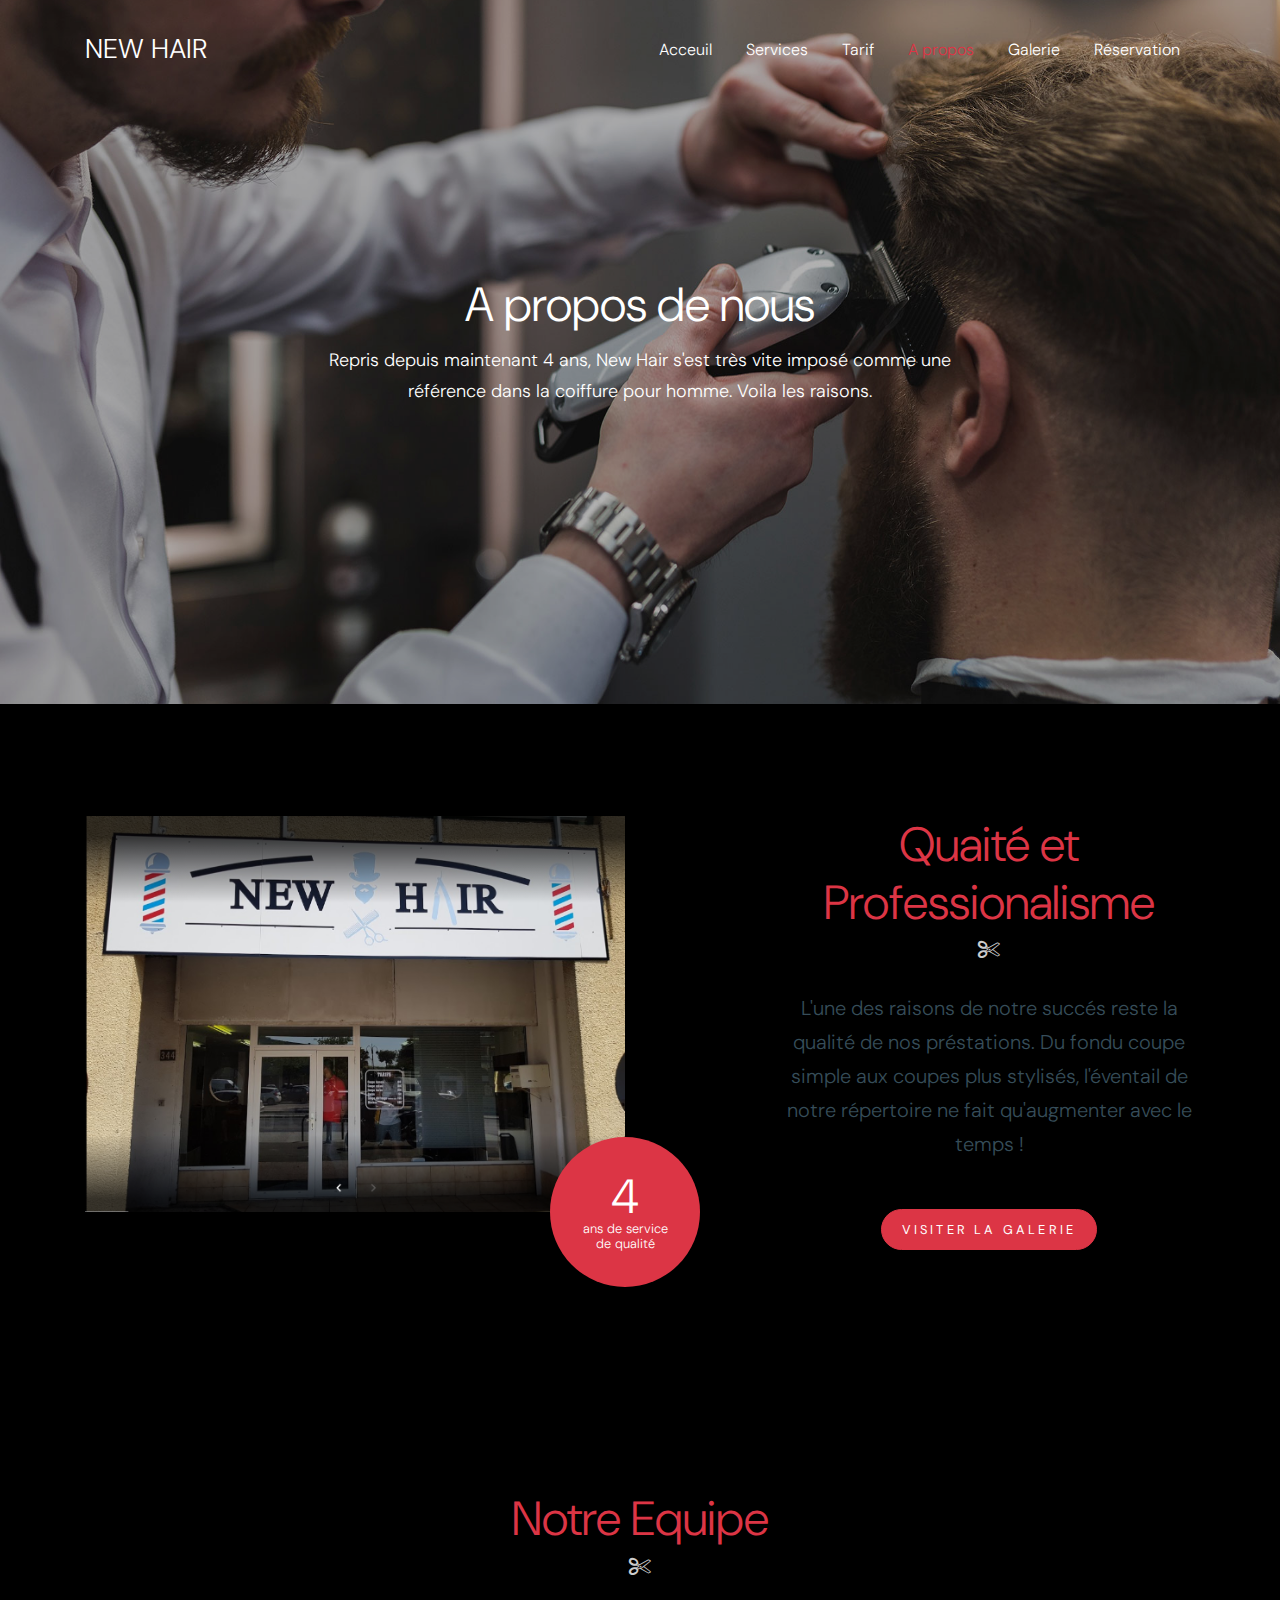
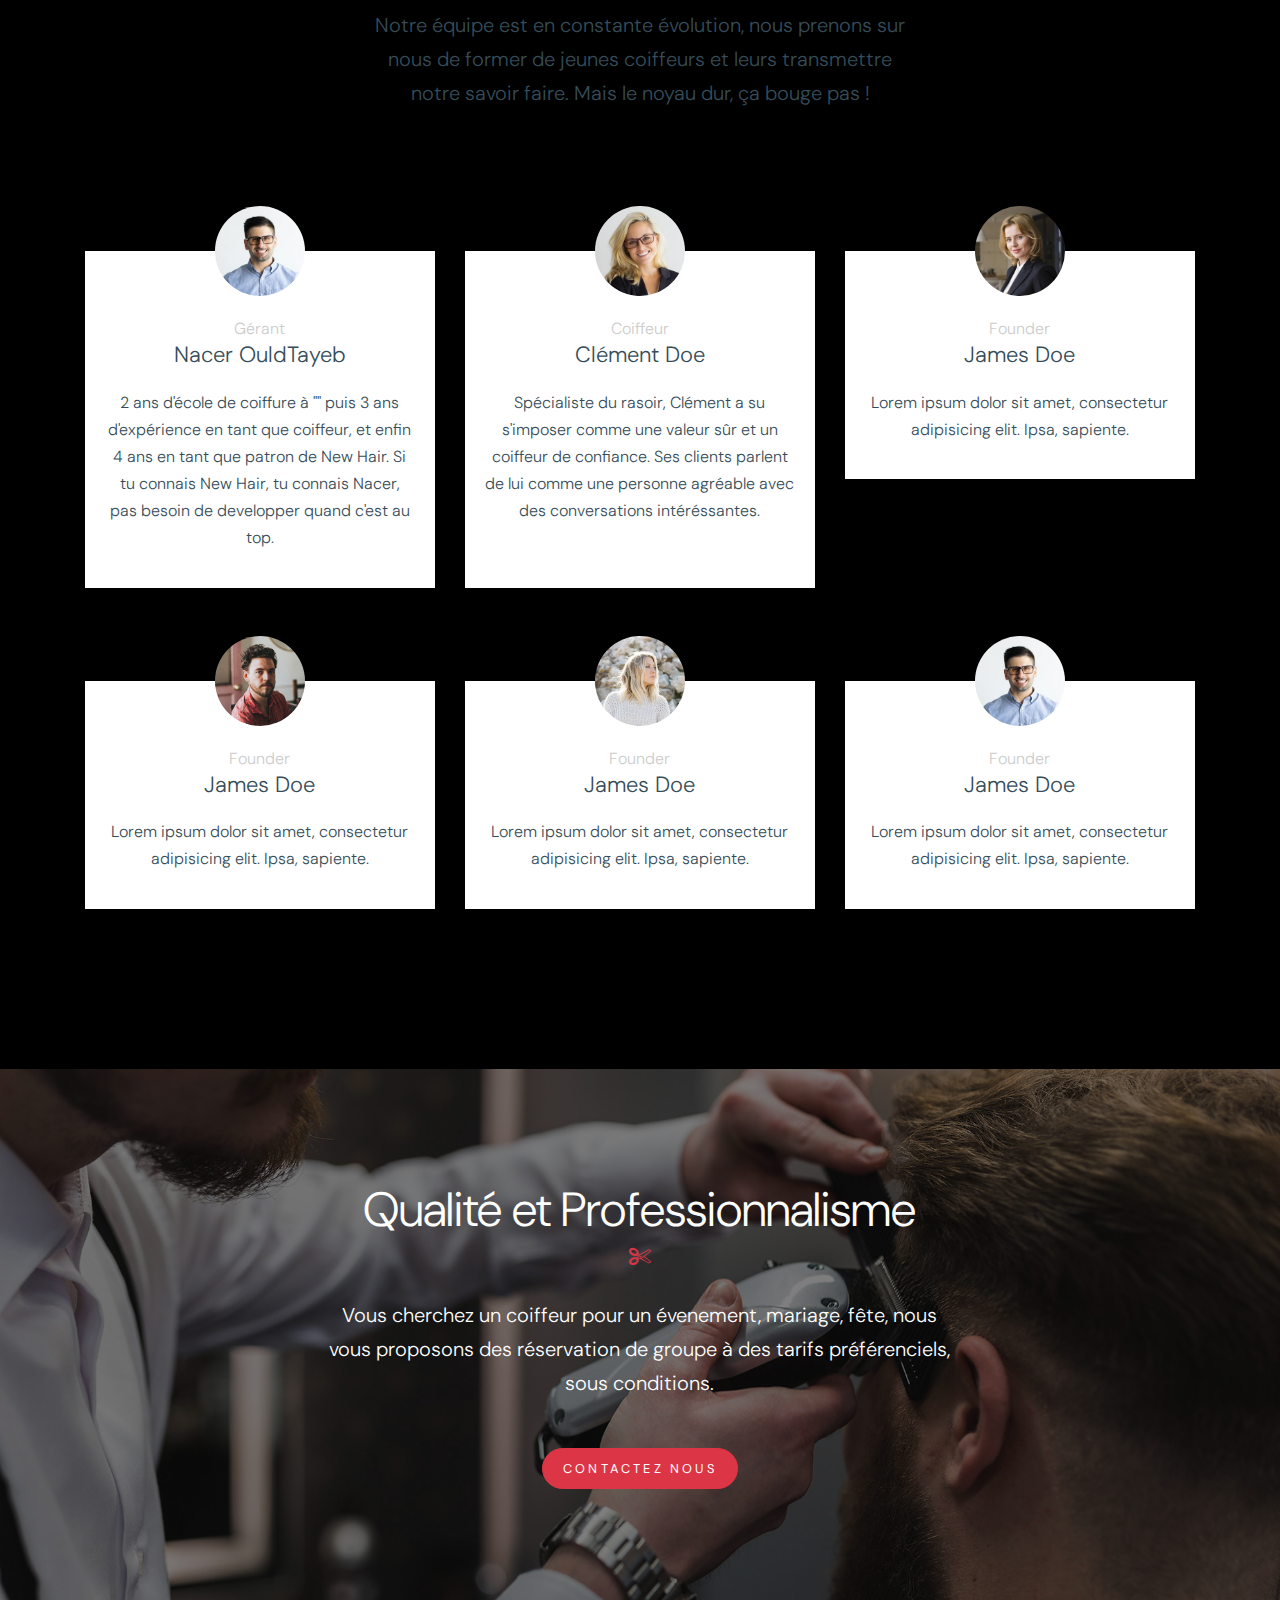
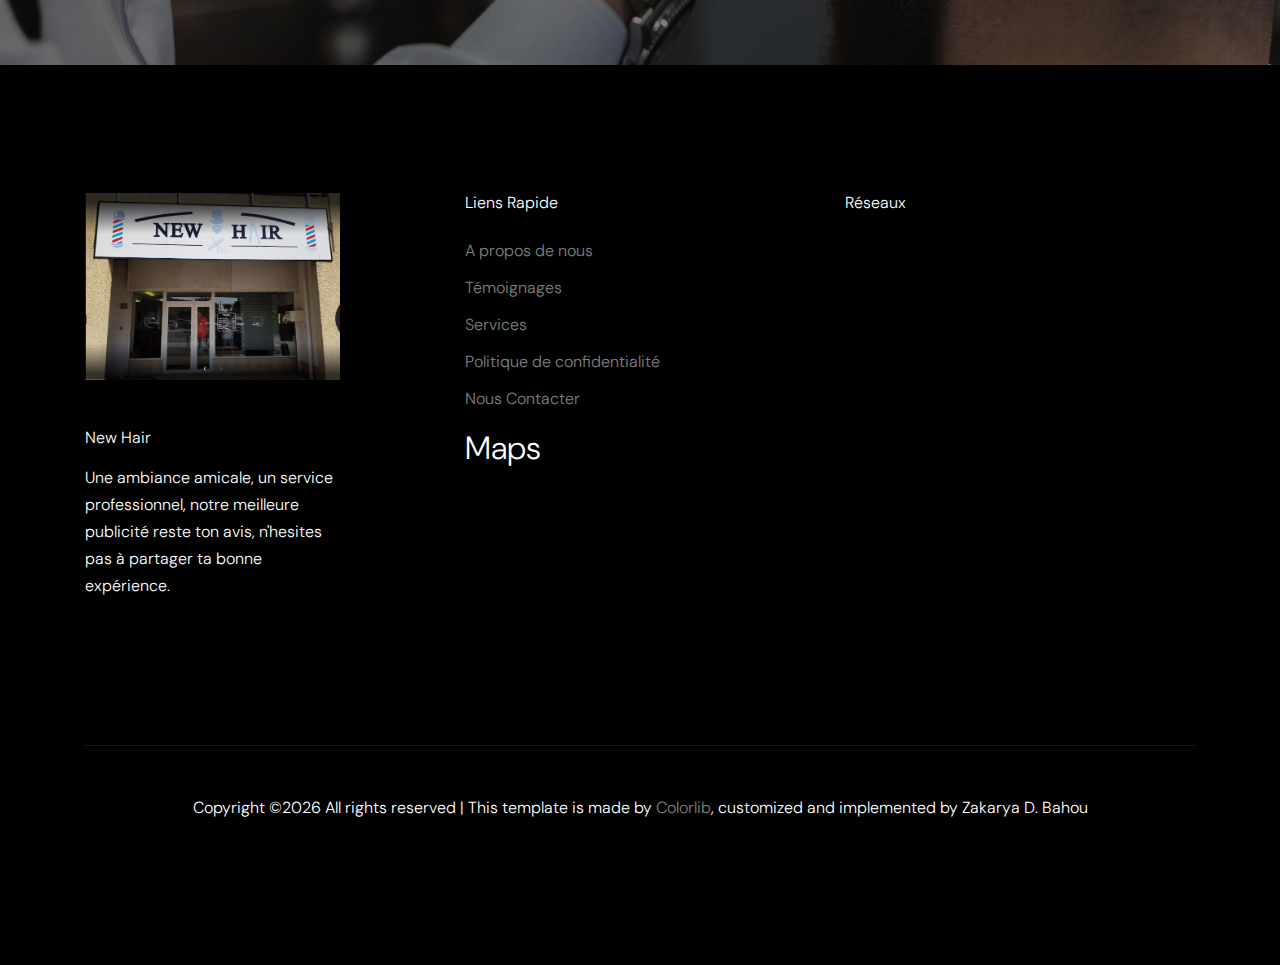
==== about.html @ f1600abe "Add files via upload" ====
<!doctype html>
<html lang="fr">

  <head>
    <title>New Hair</title>
    <meta charset="utf-8">
    <meta name="viewport" content="width=device-width, initial-scale=1, shrink-to-fit=no">

    <link href="https://fonts.googleapis.com/css?family=DM+Sans:300,400,700&display=swap" rel="stylesheet">

    <link rel="stylesheet" href="fonts/icomoon/style.css">

    <link rel="stylesheet" href="css/bootstrap.min.css">
    <link rel="stylesheet" href="css/bootstrap-datepicker.css">
    <link rel="stylesheet" href="css/jquery.fancybox.min.css">
    <link rel="stylesheet" href="css/owl.carousel.min.css">
    <link rel="stylesheet" href="css/owl.theme.default.min.css">
    <link rel="stylesheet" href="fonts/flaticon/font/flaticon.css">
    <link rel="stylesheet" href="css/aos.css">
    <link rel="stylesheet" href="https://use.fontawesome.com/releases/v5.15.1/css/all.css" integrity="sha384-vp86vTRFVJgpjF9jiIGPEEqYqlDwgyBgEF109VFjmqGmIY/Y4HV4d3Gp2irVfcrp" crossorigin="anonymous">
    <!-- MAIN CSS -->
    <link rel="stylesheet" href="css/style.css">

  </head>

  <body data-spy="scroll" data-target=".site-navbar-target" data-offset="300">
    <button onclick="topFunction()" id="myBtn" title="Go to top"><img src="images/up.png" alt="scroll-top" width="30" height="30"></button>
    
    <div class="site-wrap" id="home-section">

      <div class="site-mobile-menu site-navbar-target">
        <div class="site-mobile-menu-header">
          <div class="site-mobile-menu-close mt-3">
            <span class="icon-close2 js-menu-toggle"></span>
          </div>
        </div>
        <div class="site-mobile-menu-body"></div>
      </div>



      <header class="site-navbar site-navbar-target" role="banner">

        <div class="container">
          <div class="row align-items-center position-relative">

            <div class="col-3 ">
              <div class="site-logo">
                <a href="index.html">New Hair</a>
              </div>
            </div>

            <div class="col-9  text-right">
              

              <span class="d-inline-block d-lg-none"><a href="#" class="text-white site-menu-toggle js-menu-toggle py-5 text-white"><span class="icon-menu h3 text-white"></span></a></span>

              

              <nav class="site-navigation text-right ml-auto d-none d-lg-block" role="navigation">
                <ul class="site-menu main-menu js-clone-nav ml-auto ">
                  <li><a href="index.html" class="nav-link" title="page-acceuil">Acceuil</a></li>
                  <li><a href="services.html" class="nav-link" title="page-service">Services</a></li>
                  <li><a href="barber-shop.html" class="nav-link" title="page-tarif">Tarif</a></li>
                  <li class="active"><a href="about.html" class="nav-link" title="page-à-propos">A propos</a></li>
                  <li><a href="blog.html" class="nav-link" title="oage-galerie">Galerie</a></li>
                  <li><a href="contact.html" class="nav-link" title="page-reservation">Réservation</a></li>
                </ul>
              </nav>
            </div>

            
          </div>
        </div>

      </header>

    <div class="ftco-blocks-cover-1">
      <div class="site-section-cover overlay" data-stellar-background-ratio="0.5" style="background-image: url('images/hero_1.jpg')">
        <div class="container">
          <div class="row align-items-center justify-content-center text-center">
            <div class="col-md-7">
              <h1 class="mb-3">A propos de nous</h1>
              <p>Repris depuis maintenant 4 ans, New Hair s'est très vite imposé comme une référence dans la coiffure pour homme. Voila les raisons.</p>
            </div>
          </div>
        </div>
      </div>
    </div>

    <div class="site-section">
      <div class="container">
        <div class="row">
          <div class="col-lg-6 mb-5 mb-lg-0">
            <div class="img-years">
              <img src="images/capture.png" alt="Image" class="img-fluid">
              <div class="year">
                <span>4 <span>ans de service<br>de qualité</span></span>
              </div>
            </div>

          </div>
          <div class="col-lg-5 ml-auto pl-lg-5 text-center">
            <h3 class="scissors text-center">Quaité et Professionalisme</h3>
            <p class="mb-5 lead">L'une des raisons de notre succés reste la qualité de nos préstations. Du fondu coupe simple aux coupes plus stylisés, l'éventail de notre répertoire ne fait qu'augmenter avec le temps !</p>
            <p><a href="blog.html" class="btn btn-primary">Visiter la galerie</a></p>
          </div>
        </div>
      </div>
    </div>
    
    <div class="site-section bg-light">
      <div class="container">
        <div class="row justify-content-center text-center mb-5 section-2-title">
          <div class="col-md-6">
            <h3 class="scissors text-center">Notre Equipe</h3>
            <p class="mb-5 lead">Notre équipe est en constante évolution, nous prenons sur nous de former de jeunes coiffeurs et leurs transmettre notre savoir faire. Mais le noyau dur, ça bouge pas !</p>
          </div>
        </div>
        <div class="row align-items-stretch">

          <div class="col-lg-4 col-md-6 mb-5">
            <div class="post-entry-1 h-100 person-1">
              
                <img src="images/person_1.jpg" alt="Image"
                 class="img-fluid">
            
              <div class="post-entry-1-contents">
                <span class="meta">Gérant</span>
                <h2>Nacer OuldTayeb</h2>
                <p>2 ans d'école de coiffure à "" puis 3 ans d'expérience en tant que coiffeur, et enfin 4 ans en tant que patron de New Hair. Si tu connais New Hair, tu connais Nacer, pas besoin de developper quand c'est au top.</p>
              </div>
            </div>
          </div>
          <div class="col-lg-4 col-md-6 mb-5">
            <div class="post-entry-1 h-100 person-1">
              
                <img src="images/person_2.jpg" alt="Image"
                 class="img-fluid">
            
              <div class="post-entry-1-contents">
                <span class="meta">Coiffeur</span>
                <h2>Clément Doe</h2>
                <p>Spécialiste du rasoir, Clément a su s'imposer comme une valeur sûr et un coiffeur de confiance. Ses clients parlent de lui comme une personne agréable avec des conversations intéréssantes. <br><br></p>
              </div>
            </div>
          </div>

          <div class="col-lg-4 col-md-6 mb-5">
            <div class="post-entry-1 h-100 person-1">
              
                <img src="images/person_3.jpg" alt="Image"
                 class="img-fluid">
            
              <div class="post-entry-1-contents">
                <span class="meta">Founder</span>
                <h2>James Doe</h2>
                <p>Lorem ipsum dolor sit amet, consectetur adipisicing elit. Ipsa, sapiente.</p>
              </div>
            </div>
          </div>

          <div class="col-lg-4 col-md-6 mb-5">
            <div class="post-entry-1 h-100 person-1">
              
                <img src="images/person_4.jpg" alt="Image"
                 class="img-fluid">
            
              <div class="post-entry-1-contents">
                <span class="meta">Founder</span>
                <h2>James Doe</h2>
                <p>Lorem ipsum dolor sit amet, consectetur adipisicing elit. Ipsa, sapiente.</p>
              </div>
            </div>
          </div>

          <div class="col-lg-4 col-md-6 mb-5">
            <div class="post-entry-1 h-100 person-1">
              
                <img src="images/person_5.jpg" alt="Image"
                 class="img-fluid">
            
              <div class="post-entry-1-contents">
                <span class="meta">Founder</span>
                <h2>James Doe</h2>
                <p>Lorem ipsum dolor sit amet, consectetur adipisicing elit. Ipsa, sapiente.</p>
              </div>
            </div>
          </div>

          <div class="col-lg-4 col-md-6 mb-5">
            <div class="post-entry-1 h-100 person-1">
              
                <img src="images/person_1.jpg" alt="Image"
                 class="img-fluid">
            
              <div class="post-entry-1-contents">
                <span class="meta">Founder</span>
                <h2>James Doe</h2>
                <p>Lorem ipsum dolor sit amet, consectetur adipisicing elit. Ipsa, sapiente.</p>
              </div>
            </div>
          </div>


        </div>
      </div>
    </div>


    

    <div class="site-section section-3" data-stellar-background-ratio="0.5" style="background-image: url('images/hero_1.jpg');">
      <div class="container">
        <div class="row justify-content-center text-center">
          <div class="col-7 text-center mb-5">
            <h2 class="text-white scissors primary-color-icon text-center">Qualité et Professionnalisme</h2>
            <p class="lead text-white mb-5">Vous cherchez un coiffeur pour un évenement, mariage, fête, nous vous proposons des réservation de groupe à des tarifs préférenciels, sous conditions.</p>
            <p><a href="contact.html" class="btn btn-primary">Contactez Nous</a></p>
          </div>
        </div>
      </div>
    </div>

    

    <footer class="site-footer">
      <div class="container">
        <div class="row">
          <div class="col-lg-3">
            <img src="images/capture.png" alt="Image" class="img-fluid mb-5">
            <h2 class="footer-heading mb-3">New Hair</h2>
                <p>Une ambiance amicale, un service professionnel, notre meilleure publicité reste ton avis, n'hesites pas à partager ta bonne expérience. </p>
          </div>
          <div class="col-lg-8 ml-auto">
            <div class="row">
              <div class="col-lg-6 ml-auto">
                <h2 class="footer-heading mb-4">Liens Rapide</h2>
                <ul class="list-unstyled">
                  <li><a href="about.html">A propos de nous</a></li>
                  <li><a href="https://www.google.com/search?hl=fr&sxsrf=ALeKk00EUVqhwZtf3iQPQ_dM9U0676dOCA:1602841604614&ei=_GuJX-GlCKORlwTqmquACg&q=new%20hair%20%20vitrolles&oq=new+hair++vitrolles&gs_lcp=[base64]&sclient=psy-ab&ved=2ahUKEwjkl-Wj6rjsAhXixoUKHRMbBdIQvS4wBXoECAIQKg&uact=5&npsic=0&rflfq=1&rlha=0&rllag=43440538,5259747,2052&tbm=lcl&rldimm=639125122647568385&lqi=ChNuZXcgaGFpciAgdml0cm9sbGVzWh4KCG5ldyBoYWlyIhJuZXcgaGFpciB2aXRyb2xsZXM&rldoc=1&tbs=lrf:!1m4!1u3!2m2!3m1!1e1!1m4!1u2!2m2!2m1!1e1!2m1!1e2!2m1!1e3!3sIAE,lf:1,lf_ui:2&rlst=f#lrd=0x12c9e9213b28f547:0x8dea0e9ae6fb001,1,,,&rlfi=hd:;si:639125122647568385,l,ChNuZXcgaGFpciAgdml0cm9sbGVzWh4KCG5ldyBoYWlyIhJuZXcgaGFpciB2aXRyb2xsZXM;mv:[[43.458782799999994,5.279335199999999],[43.4222949,5.2459619]];tbs:lrf:!1m4!1u3!2m2!3m1!1e1!1m4!1u2!2m2!2m1!1e1!2m1!1e2!2m1!1e3!3sIAE,lf:1,lf_ui:2" target="_blank">Témoignages</a></li>
                  <li><a href="services.html">Services</a></li>
                  <li><a href="single.html">Politique de confidentialité</a></li>
                  <li><a href="contact.html">Nous Contacter</a></li>
                </ul>
              </div>
              <div class="col-lg-6">
                <h2 class="footer-heading mb-4">Réseaux</h2>
                <a href="https://www.facebook.com/newhairvitrolles/" class="fa fa-facebook" target="_blank"><span style="font-size: 3em; color: rgb(72,103,170);"><i class="fab fa-facebook"></i></span></i></a>
                <a href="#" class="fa fa-instagram" target="_blank"><span style="font-size: 3em; color: rgb(18,86,136);"><i class="fab fa-instagram"></i></span></a>
                <a href="#" class="fa fa-snapchat" target="_blank"><span style="font-size: 3em; color: rgb(247,244,1);"><i class="fab fa-snapchat"></i></span></a>
              </div>

              <div class="col-lg-6 auto">
                <h2 class="footer'heading mb-4">Maps</h2>
                <iframe src="https://www.google.com/maps/embed?pb=!1m18!1m12!1m3!1d3535.278248399916!2d5.270744515717627!3d43.42623597509501!2m3!1f0!2f0!3f0!3m2!1i1024!2i768!4f13.1!3m3!1m2!1s0x0%3A0x8dea0e9ae6fb001!2sNew%20Hair%20Coiffeur!5e1!3m2!1sfr!2sfr!4v1602768092837!5m2!1sfr!2sfr" width="300" height="150" frameborder="0" style="border:0;" allowfullscreen="" aria-hidden="false" tabindex="0"></iframe>
              </div>
              
            </div>
          </div>
        </div>
        <div class="row pt-5 mt-5 text-center">
          <div class="col-md-12">
            <div class="border-top pt-5">
              <p>
            <!-- Link back to Colorlib can't be removed. Template is licensed under CC BY 3.0. -->
            Copyright &copy;<script>document.write(new Date().getFullYear());</script> All rights reserved | This template is made by <a href="https://colorlib.com" target="_blank" >Colorlib</a>, customized and implemented  by Zakarya D. Bahou 
            <!-- Link back to Colorlib can't be removed. Template is licensed under CC BY 3.0. -->
            </p>
            </div>
          </div>

        </div>
      </div>
    </footer>

    </div>

    <script src="js/jquery-3.3.1.min.js"></script>
    <script src="js/jquery-migrate-3.0.0.js"></script>
    <script src="js/popper.min.js"></script>
    <script src="js/bootstrap.min.js"></script>
    <script src="js/owl.carousel.min.js"></script>
    <script src="js/jquery.sticky.js"></script>
    <script src="js/jquery.waypoints.min.js"></script>
    <script src="js/jquery.animateNumber.min.js"></script>
    <script src="js/jquery.fancybox.min.js"></script>
    <script src="js/jquery.stellar.min.js"></script>
    <script src="js/jquery.easing.1.3.js"></script>
    <script src="js/bootstrap-datepicker.min.js"></script>
    <script src="js/aos.js"></script>

    <script src="js/main.js"></script>

  </body>

</html>
---- fonts/icomoon/style.css ----
@font-face {
  font-family: 'icomoon';
  src:  url('fonts/icomoon.eot?10si43');
  src:  url('fonts/icomoon.eot?10si43#iefix') format('embedded-opentype'),
    url('fonts/icomoon.ttf?10si43') format('truetype'),
    url('fonts/icomoon.woff?10si43') format('woff'),
    url('fonts/icomoon.svg?10si43#icomoon') format('svg');
  font-weight: normal;
  font-style: normal;
}

[class^="icon-"], [class*=" icon-"] {
  /* use !important to prevent issues with browser extensions that change fonts */
  font-family: 'icomoon' !important;
  speak: none;
  font-style: normal;
  font-weight: normal;
  font-variant: normal;
  text-transform: none;
  line-height: 1;

  /* Better Font Rendering =========== */
  -webkit-font-smoothing: antialiased;
  -moz-osx-font-smoothing: grayscale;
}

.icon-asterisk:before {
  content: "\f069";
}
.icon-plus:before {
  content: "\f067";
}
.icon-question:before {
  content: "\f128";
}
.icon-minus:before {
  content: "\f068";
}
.icon-glass:before {
  content: "\f000";
}
.icon-music:before {
  content: "\f001";
}
.icon-search:before {
  content: "\f002";
}
.icon-envelope-o:before {
  content: "\f003";
}
.icon-heart:before {
  content: "\f004";
}
.icon-star:before {
  content: "\f005";
}
.icon-star-o:before {
  content: "\f006";
}
.icon-user:before {
  content: "\f007";
}
.icon-film:before {
  content: "\f008";
}
.icon-th-large:before {
  content: "\f009";
}
.icon-th:before {
  content: "\f00a";
}
.icon-th-list:before {
  content: "\f00b";
}
.icon-check:before {
  content: "\f00c";
}
.icon-close:before {
  content: "\f00d";
}
.icon-remove:before {
  content: "\f00d";
}
.icon-times:before {
  content: "\f00d";
}
.icon-search-plus:before {
  content: "\f00e";
}
.icon-search-minus:before {
  content: "\f010";
}
.icon-power-off:before {
  content: "\f011";
}
.icon-signal:before {
  content: "\f012";
}
.icon-cog:before {
  content: "\f013";
}
.icon-gear:before {
  content: "\f013";
}
.icon-trash-o:before {
  content: "\f014";
}
.icon-home:before {
  content: "\f015";
}
.icon-file-o:before {
  content: "\f016";
}
.icon-clock-o:before {
  content: "\f017";
}
.icon-road:before {
  content: "\f018";
}
.icon-download:before {
  content: "\f019";
}
.icon-arrow-circle-o-down:before {
  content: "\f01a";
}
.icon-arrow-circle-o-up:before {
  content: "\f01b";
}
.icon-inbox:before {
  content: "\f01c";
}
.icon-play-circle-o:before {
  content: "\f01d";
}
.icon-repeat:before {
  content: "\f01e";
}
.icon-rotate-right:before {
  content: "\f01e";
}
.icon-refresh:before {
  content: "\f021";
}
.icon-list-alt:before {
  content: "\f022";
}
.icon-lock:before {
  content: "\f023";
}
.icon-flag:before {
  content: "\f024";
}
.icon-headphones:before {
  content: "\f025";
}
.icon-volume-off:before {
  content: "\f026";
}
.icon-volume-down:before {
  content: "\f027";
}
.icon-volume-up:before {
  content: "\f028";
}
.icon-qrcode:before {
  content: "\f029";
}
.icon-barcode:before {
  content: "\f02a";
}
.icon-tag:before {
  content: "\f02b";
}
.icon-tags:before {
  content: "\f02c";
}
.icon-book:before {
  content: "\f02d";
}
.icon-bookmark:before {
  content: "\f02e";
}
.icon-print:before {
  content: "\f02f";
}
.icon-camera:before {
  content: "\f030";
}
.icon-font:before {
  content: "\f031";
}
.icon-bold:before {
  content: "\f032";
}
.icon-italic:before {
  content: "\f033";
}
.icon-text-height:before {
  content: "\f034";
}
.icon-text-width:before {
  content: "\f035";
}
.icon-align-left:before {
  content: "\f036";
}
.icon-align-center:before {
  content: "\f037";
}
.icon-align-right:before {
  content: "\f038";
}
.icon-align-justify:before {
  content: "\f039";
}
.icon-list:before {
  content: "\f03a";
}
.icon-dedent:before {
  content: "\f03b";
}
.icon-outdent:before {
  content: "\f03b";
}
.icon-indent:before {
  content: "\f03c";
}
.icon-video-camera:before {
  content: "\f03d";
}
.icon-image:before {
  content: "\f03e";
}
.icon-photo:before {
  content: "\f03e";
}
.icon-picture-o:before {
  content: "\f03e";
}
.icon-pencil:before {
  content: "\f040";
}
.icon-map-marker:before {
  content: "\f041";
}
.icon-adjust:before {
  content: "\f042";
}
.icon-tint:before {
  content: "\f043";
}
.icon-edit:before {
  content: "\f044";
}
.icon-pencil-square-o:before {
  content: "\f044";
}
.icon-share-square-o:before {
  content: "\f045";
}
.icon-check-square-o:before {
  content: "\f046";
}
.icon-arrows:before {
  content: "\f047";
}
.icon-step-backward:before {
  content: "\f048";
}
.icon-fast-backward:before {
  content: "\f049";
}
.icon-backward:before {
  content: "\f04a";
}
.icon-play:before {
  content: "\f04b";
}
.icon-pause:before {
  content: "\f04c";
}
.icon-stop:before {
  content: "\f04d";
}
.icon-forward:before {
  content: "\f04e";
}
.icon-fast-forward:before {
  content: "\f050";
}
.icon-step-forward:before {
  content: "\f051";
}
.icon-eject:before {
  content: "\f052";
}
.icon-chevron-left:before {
  content: "\f053";
}
.icon-chevron-right:before {
  content: "\f054";
}
.icon-plus-circle:before {
  content: "\f055";
}
.icon-minus-circle:before {
  content: "\f056";
}
.icon-times-circle:before {
  content: "\f057";
}
.icon-check-circle:before {
  content: "\f058";
}
.icon-question-circle:before {
  content: "\f059";
}
.icon-info-circle:before {
  content: "\f05a";
}
.icon-crosshairs:before {
  content: "\f05b";
}
.icon-times-circle-o:before {
  content: "\f05c";
}
.icon-check-circle-o:before {
  content: "\f05d";
}
.icon-ban:before {
  content: "\f05e";
}
.icon-arrow-left:before {
  content: "\f060";
}
.icon-arrow-right:before {
  content: "\f061";
}
.icon-arrow-up:before {
  content: "\f062";
}
.icon-arrow-down:before {
  content: "\f063";
}
.icon-mail-forward:before {
  content: "\f064";
}
.icon-share:before {
  content: "\f064";
}
.icon-expand:before {
  content: "\f065";
}
.icon-compress:before {
  content: "\f066";
}
.icon-exclamation-circle:before {
  content: "\f06a";
}
.icon-gift:before {
  content: "\f06b";
}
.icon-leaf:before {
  content: "\f06c";
}
.icon-fire:before {
  content: "\f06d";
}
.icon-eye:before {
  content: "\f06e";
}
.icon-eye-slash:before {
  content: "\f070";
}
.icon-exclamation-triangle:before {
  content: "\f071";
}
.icon-warning:before {
  content: "\f071";
}
.icon-plane:before {
  content: "\f072";
}
.icon-calendar:before {
  content: "\f073";
}
.icon-random:before {
  content: "\f074";
}
.icon-comment:before {
  content: "\f075";
}
.icon-magnet:before {
  content: "\f076";
}
.icon-chevron-up:before {
  content: "\f077";
}
.icon-chevron-down:before {
  content: "\f078";
}
.icon-retweet:before {
  content: "\f079";
}
.icon-shopping-cart:before {
  content: "\f07a";
}
.icon-folder:before {
  content: "\f07b";
}
.icon-folder-open:before {
  content: "\f07c";
}
.icon-arrows-v:before {
  content: "\f07d";
}
.icon-arrows-h:before {
  content: "\f07e";
}
.icon-bar-chart:before {
  content: "\f080";
}
.icon-bar-chart-o:before {
  content: "\f080";
}
.icon-twitter-square:before {
  content: "\f081";
}
.icon-facebook-square:before {
  content: "\f082";
}
.icon-camera-retro:before {
  content: "\f083";
}
.icon-key:before {
  content: "\f084";
}
.icon-cogs:before {
  content: "\f085";
}
.icon-gears:before {
  content: "\f085";
}
.icon-comments:before {
  content: "\f086";
}
.icon-thumbs-o-up:before {
  content: "\f087";
}
.icon-thumbs-o-down:before {
  content: "\f088";
}
.icon-star-half:before {
  content: "\f089";
}
.icon-heart-o:before {
  content: "\f08a";
}
.icon-sign-out:before {
  content: "\f08b";
}
.icon-linkedin-square:before {
  content: "\f08c";
}
.icon-thumb-tack:before {
  content: "\f08d";
}
.icon-external-link:before {
  content: "\f08e";
}
.icon-sign-in:before {
  content: "\f090";
}
.icon-trophy:before {
  content: "\f091";
}
.icon-github-square:before {
  content: "\f092";
}
.icon-upload:before {
  content: "\f093";
}
.icon-lemon-o:before {
  content: "\f094";
}
.icon-phone:before {
  content: "\f095";
}
.icon-square-o:before {
  content: "\f096";
}
.icon-bookmark-o:before {
  content: "\f097";
}
.icon-phone-square:before {
  content: "\f098";
}
.icon-twitter:before {
  content: "\f099";
}
.icon-facebook:before {
  content: "\f09a";
}
.icon-facebook-f:before {
  content: "\f09a";
}
.icon-github:before {
  content: "\f09b";
}
.icon-unlock:before {
  content: "\f09c";
}
.icon-credit-card:before {
  content: "\f09d";
}
.icon-feed:before {
  content: "\f09e";
}
.icon-rss:before {
  content: "\f09e";
}
.icon-hdd-o:before {
  content: "\f0a0";
}
.icon-bullhorn:before {
  content: "\f0a1";
}
.icon-bell-o:before {
  content: "\f0a2";
}
.icon-certificate:before {
  content: "\f0a3";
}
.icon-hand-o-right:before {
  content: "\f0a4";
}
.icon-hand-o-left:before {
  content: "\f0a5";
}
.icon-hand-o-up:before {
  content: "\f0a6";
}
.icon-hand-o-down:before {
  content: "\f0a7";
}
.icon-arrow-circle-left:before {
  content: "\f0a8";
}
.icon-arrow-circle-right:before {
  content: "\f0a9";
}
.icon-arrow-circle-up:before {
  content: "\f0aa";
}
.icon-arrow-circle-down:before {
  content: "\f0ab";
}
.icon-globe:before {
  content: "\f0ac";
}
.icon-wrench:before {
  content: "\f0ad";
}
.icon-tasks:before {
  content: "\f0ae";
}
.icon-filter:before {
  content: "\f0b0";
}
.icon-briefcase:before {
  content: "\f0b1";
}
.icon-arrows-alt:before {
  content: "\f0b2";
}
.icon-group:before {
  content: "\f0c0";
}
.icon-users:before {
  content: "\f0c0";
}
.icon-chain:before {
  content: "\f0c1";
}
.icon-link:before {
  content: "\f0c1";
}
.icon-cloud:before {
  content: "\f0c2";
}
.icon-flask:before {
  content: "\f0c3";
}
.icon-cut:before {
  content: "\f0c4";
}
.icon-scissors:before {
  content: "\f0c4";
}
.icon-copy:before {
  content: "\f0c5";
}
.icon-files-o:before {
  content: "\f0c5";
}
.icon-paperclip:before {
  content: "\f0c6";
}
.icon-floppy-o:before {
  content: "\f0c7";
}
.icon-save:before {
  content: "\f0c7";
}
.icon-square:before {
  content: "\f0c8";
}
.icon-bars:before {
  content: "\f0c9";
}
.icon-navicon:before {
  content: "\f0c9";
}
.icon-reorder:before {
  content: "\f0c9";
}
.icon-list-ul:before {
  content: "\f0ca";
}
.icon-list-ol:before {
  content: "\f0cb";
}
.icon-strikethrough:before {
  content: "\f0cc";
}
.icon-underline:before {
  content: "\f0cd";
}
.icon-table:before {
  content: "\f0ce";
}
.icon-magic:before {
  content: "\f0d0";
}
.icon-truck:before {
  content: "\f0d1";
}
.icon-pinterest:before {
  content: "\f0d2";
}
.icon-pinterest-square:before {
  content: "\f0d3";
}
.icon-google-plus-square:before {
  content: "\f0d4";
}
.icon-google-plus:before {
  content: "\f0d5";
}
.icon-money:before {
  content: "\f0d6";
}
.icon-caret-down:before {
  content: "\f0d7";
}
.icon-caret-up:before {
  content: "\f0d8";
}
.icon-caret-left:before {
  content: "\f0d9";
}
.icon-caret-right:before {
  content: "\f0da";
}
.icon-columns:before {
  content: "\f0db";
}
.icon-sort:before {
  content: "\f0dc";
}
.icon-unsorted:before {
  content: "\f0dc";
}
.icon-sort-desc:before {
  content: "\f0dd";
}
.icon-sort-down:before {
  content: "\f0dd";
}
.icon-sort-asc:before {
  content: "\f0de";
}
.icon-sort-up:before {
  content: "\f0de";
}
.icon-envelope:before {
  content: "\f0e0";
}
.icon-linkedin:before {
  content: "\f0e1";
}
.icon-rotate-left:before {
  content: "\f0e2";
}
.icon-undo:before {
  content: "\f0e2";
}
.icon-gavel:before {
  content: "\f0e3";
}
.icon-legal:before {
  content: "\f0e3";
}
.icon-dashboard:before {
  content: "\f0e4";
}
.icon-tachometer:before {
  content: "\f0e4";
}
.icon-comment-o:before {
  content: "\f0e5";
}
.icon-comments-o:before {
  content: "\f0e6";
}
.icon-bolt:before {
  content: "\f0e7";
}
.icon-flash:before {
  content: "\f0e7";
}
.icon-sitemap:before {
  content: "\f0e8";
}
.icon-umbrella:before {
  content: "\f0e9";
}
.icon-clipboard:before {
  content: "\f0ea";
}
.icon-paste:before {
  content: "\f0ea";
}
.icon-lightbulb-o:before {
  content: "\f0eb";
}
.icon-exchange:before {
  content: "\f0ec";
}
.icon-cloud-download:before {
  content: "\f0ed";
}
.icon-cloud-upload:before {
  content: "\f0ee";
}
.icon-user-md:before {
  content: "\f0f0";
}
.icon-stethoscope:before {
  content: "\f0f1";
}
.icon-suitcase:before {
  content: "\f0f2";
}
.icon-bell:before {
  content: "\f0f3";
}
.icon-coffee:before {
  content: "\f0f4";
}
.icon-cutlery:before {
  content: "\f0f5";
}
.icon-file-text-o:before {
  content: "\f0f6";
}
.icon-building-o:before {
  content: "\f0f7";
}
.icon-hospital-o:before {
  content: "\f0f8";
}
.icon-ambulance:before {
  content: "\f0f9";
}
.icon-medkit:before {
  content: "\f0fa";
}
.icon-fighter-jet:before {
  content: "\f0fb";
}
.icon-beer:before {
  content: "\f0fc";
}
.icon-h-square:before {
  content: "\f0fd";
}
.icon-plus-square:before {
  content: "\f0fe";
}
.icon-angle-double-left:before {
  content: "\f100";
}
.icon-angle-double-right:before {
  content: "\f101";
}
.icon-angle-double-up:before {
  content: "\f102";
}
.icon-angle-double-down:before {
  content: "\f103";
}
.icon-angle-left:before {
  content: "\f104";
}
.icon-angle-right:before {
  content: "\f105";
}
.icon-angle-up:before {
  content: "\f106";
}
.icon-angle-down:before {
  content: "\f107";
}
.icon-desktop:before {
  content: "\f108";
}
.icon-laptop:before {
  content: "\f109";
}
.icon-tablet:before {
  content: "\f10a";
}
.icon-mobile:before {
  content: "\f10b";
}
.icon-mobile-phone:before {
  content: "\f10b";
}
.icon-circle-o:before {
  content: "\f10c";
}
.icon-quote-left:before {
  content: "\f10d";
}
.icon-quote-right:before {
  content: "\f10e";
}
.icon-spinner:before {
  content: "\f110";
}
.icon-circle:before {
  content: "\f111";
}
.icon-mail-reply:before {
  content: "\f112";
}
.icon-reply:before {
  content: "\f112";
}
.icon-github-alt:before {
  content: "\f113";
}
.icon-folder-o:before {
  content: "\f114";
}
.icon-folder-open-o:before {
  content: "\f115";
}
.icon-smile-o:before {
  content: "\f118";
}
.icon-frown-o:before {
  content: "\f119";
}
.icon-meh-o:before {
  content: "\f11a";
}
.icon-gamepad:before {
  content: "\f11b";
}
.icon-keyboard-o:before {
  content: "\f11c";
}
.icon-flag-o:before {
  content: "\f11d";
}
.icon-flag-checkered:before {
  content: "\f11e";
}
.icon-terminal:before {
  content: "\f120";
}
.icon-code:before {
  content: "\f121";
}
.icon-mail-reply-all:before {
  content: "\f122";
}
.icon-reply-all:before {
  content: "\f122";
}
.icon-star-half-empty:before {
  content: "\f123";
}
.icon-star-half-full:before {
  content: "\f123";
}
.icon-star-half-o:before {
  content: "\f123";
}
.icon-location-arrow:before {
  content: "\f124";
}
.icon-crop:before {
  content: "\f125";
}
.icon-code-fork:before {
  content: "\f126";
}
.icon-chain-broken:before {
  content: "\f127";
}
.icon-unlink:before {
  content: "\f127";
}
.icon-info:before {
  content: "\f129";
}
.icon-exclamation:before {
  content: "\f12a";
}
.icon-superscript:before {
  content: "\f12b";
}
.icon-subscript:before {
  content: "\f12c";
}
.icon-eraser:before {
  content: "\f12d";
}
.icon-puzzle-piece:before {
  content: "\f12e";
}
.icon-microphone:before {
  content: "\f130";
}
.icon-microphone-slash:before {
  content: "\f131";
}
.icon-shield:before {
  content: "\f132";
}
.icon-calendar-o:before {
  content: "\f133";
}
.icon-fire-extinguisher:before {
  content: "\f134";
}
.icon-rocket:before {
  content: "\f135";
}
.icon-maxcdn:before {
  content: "\f136";
}
.icon-chevron-circle-left:before {
  content: "\f137";
}
.icon-chevron-circle-right:before {
  content: "\f138";
}
.icon-chevron-circle-up:before {
  content: "\f139";
}
.icon-chevron-circle-down:before {
  content: "\f13a";
}
.icon-html5:before {
  content: "\f13b";
}
.icon-css3:before {
  content: "\f13c";
}
.icon-anchor:before {
  content: "\f13d";
}
.icon-unlock-alt:before {
  content: "\f13e";
}
.icon-bullseye:before {
  content: "\f140";
}
.icon-ellipsis-h:before {
  content: "\f141";
}
.icon-ellipsis-v:before {
  content: "\f142";
}
.icon-rss-square:before {
  content: "\f143";
}
.icon-play-circle:before {
  content: "\f144";
}
.icon-ticket:before {
  content: "\f145";
}
.icon-minus-square:before {
  content: "\f146";
}
.icon-minus-square-o:before {
  content: "\f147";
}
.icon-level-up:before {
  content: "\f148";
}
.icon-level-down:before {
  content: "\f149";
}
.icon-check-square:before {
  content: "\f14a";
}
.icon-pencil-square:before {
  content: "\f14b";
}
.icon-external-link-square:before {
  content: "\f14c";
}
.icon-share-square:before {
  content: "\f14d";
}
.icon-compass:before {
  content: "\f14e";
}
.icon-caret-square-o-down:before {
  content: "\f150";
}
.icon-toggle-down:before {
  content: "\f150";
}
.icon-caret-square-o-up:before {
  content: "\f151";
}
.icon-toggle-up:before {
  content: "\f151";
}
.icon-caret-square-o-right:before {
  content: "\f152";
}
.icon-toggle-right:before {
  content: "\f152";
}
.icon-eur:before {
  content: "\f153";
}
.icon-euro:before {
  content: "\f153";
}
.icon-gbp:before {
  content: "\f154";
}
.icon-dollar:before {
  content: "\f155";
}
.icon-usd:before {
  content: "\f155";
}
.icon-inr:before {
  content: "\f156";
}
.icon-rupee:before {
  content: "\f156";
}
.icon-cny:before {
  content: "\f157";
}
.icon-jpy:before {
  content: "\f157";
}
.icon-rmb:before {
  content: "\f157";
}
.icon-yen:before {
  content: "\f157";
}
.icon-rouble:before {
  content: "\f158";
}
.icon-rub:before {
  content: "\f158";
}
.icon-ruble:before {
  content: "\f158";
}
.icon-krw:before {
  content: "\f159";
}
.icon-won:before {
  content: "\f159";
}
.icon-bitcoin:before {
  content: "\f15a";
}
.icon-btc:before {
  content: "\f15a";
}
.icon-file:before {
  content: "\f15b";
}
.icon-file-text:before {
  content: "\f15c";
}
.icon-sort-alpha-asc:before {
  content: "\f15d";
}
.icon-sort-alpha-desc:before {
  content: "\f15e";
}
.icon-sort-amount-asc:before {
  content: "\f160";
}
.icon-sort-amount-desc:before {
  content: "\f161";
}
.icon-sort-numeric-asc:before {
  content: "\f162";
}
.icon-sort-numeric-desc:before {
  content: "\f163";
}
.icon-thumbs-up:before {
  content: "\f164";
}
.icon-thumbs-down:before {
  content: "\f165";
}
.icon-youtube-square:before {
  content: "\f166";
}
.icon-youtube:before {
  content: "\f167";
}
.icon-xing:before {
  content: "\f168";
}
.icon-xing-square:before {
  content: "\f169";
}
.icon-youtube-play:before {
  content: "\f16a";
}
.icon-dropbox:before {
  content: "\f16b";
}
.icon-stack-overflow:before {
  content: "\f16c";
}
.icon-instagram:before {
  content: "\f16d";
}
.icon-flickr:before {
  content: "\f16e";
}
.icon-adn:before {
  content: "\f170";
}
.icon-bitbucket:before {
  content: "\f171";
}
.icon-bitbucket-square:before {
  content: "\f172";
}
.icon-tumblr:before {
  content: "\f173";
}
.icon-tumblr-square:before {
  content: "\f174";
}
.icon-long-arrow-down:before {
  content: "\f175";
}
.icon-long-arrow-up:before {
  content: "\f176";
}
.icon-long-arrow-left:before {
  content: "\f177";
}
.icon-long-arrow-right:before {
  content: "\f178";
}
.icon-apple:before {
  content: "\f179";
}
.icon-windows:before {
  content: "\f17a";
}
.icon-android:before {
  content: "\f17b";
}
.icon-linux:before {
  content: "\f17c";
}
.icon-dribbble:before {
  content: "\f17d";
}
.icon-skype:before {
  content: "\f17e";
}
.icon-foursquare:before {
  content: "\f180";
}
.icon-trello:before {
  content: "\f181";
}
.icon-female:before {
  content: "\f182";
}
.icon-male:before {
  content: "\f183";
}
.icon-gittip:before {
  content: "\f184";
}
.icon-gratipay:before {
  content: "\f184";
}
.icon-sun-o:before {
  content: "\f185";
}
.icon-moon-o:before {
  content: "\f186";
}
.icon-archive:before {
  content: "\f187";
}
.icon-bug:before {
  content: "\f188";
}
.icon-vk:before {
  content: "\f189";
}
.icon-weibo:before {
  content: "\f18a";
}
.icon-renren:before {
  content: "\f18b";
}
.icon-pagelines:before {
  content: "\f18c";
}
.icon-stack-exchange:before {
  content: "\f18d";
}
.icon-arrow-circle-o-right:before {
  content: "\f18e";
}
.icon-arrow-circle-o-left:before {
  content: "\f190";
}
.icon-caret-square-o-left:before {
  content: "\f191";
}
.icon-toggle-left:before {
  content: "\f191";
}
.icon-dot-circle-o:before {
  content: "\f192";
}
.icon-wheelchair:before {
  content: "\f193";
}
.icon-vimeo-square:before {
  content: "\f194";
}
.icon-try:before {
  content: "\f195";
}
.icon-turkish-lira:before {
  content: "\f195";
}
.icon-plus-square-o:before {
  content: "\f196";
}
.icon-space-shuttle:before {
  content: "\f197";
}
.icon-slack:before {
  content: "\f198";
}
.icon-envelope-square:before {
  content: "\f199";
}
.icon-wordpress:before {
  content: "\f19a";
}
.icon-openid:before {
  content: "\f19b";
}
.icon-bank:before {
  content: "\f19c";
}
.icon-institution:before {
  content: "\f19c";
}
.icon-university:before {
  content: "\f19c";
}
.icon-graduation-cap:before {
  content: "\f19d";
}
.icon-mortar-board:before {
  content: "\f19d";
}
.icon-yahoo:before {
  content: "\f19e";
}
.icon-google:before {
  content: "\f1a0";
}
.icon-reddit:before {
  content: "\f1a1";
}
.icon-reddit-square:before {
  content: "\f1a2";
}
.icon-stumbleupon-circle:before {
  content: "\f1a3";
}
.icon-stumbleupon:before {
  content: "\f1a4";
}
.icon-delicious:before {
  content: "\f1a5";
}
.icon-digg:before {
  content: "\f1a6";
}
.icon-pied-piper-pp:before {
  content: "\f1a7";
}
.icon-pied-piper-alt:before {
  content: "\f1a8";
}
.icon-drupal:before {
  content: "\f1a9";
}
.icon-joomla:before {
  content: "\f1aa";
}
.icon-language:before {
  content: "\f1ab";
}
.icon-fax:before {
  content: "\f1ac";
}
.icon-building:before {
  content: "\f1ad";
}
.icon-child:before {
  content: "\f1ae";
}
.icon-paw:before {
  content: "\f1b0";
}
.icon-spoon:before {
  content: "\f1b1";
}
.icon-cube:before {
  content: "\f1b2";
}
.icon-cubes:before {
  content: "\f1b3";
}
.icon-behance:before {
  content: "\f1b4";
}
.icon-behance-square:before {
  content: "\f1b5";
}
.icon-steam:before {
  content: "\f1b6";
}
.icon-steam-square:before {
  content: "\f1b7";
}
.icon-recycle:before {
  content: "\f1b8";
}
.icon-automobile:before {
  content: "\f1b9";
}
.icon-car:before {
  content: "\f1b9";
}
.icon-cab:before {
  content: "\f1ba";
}
.icon-taxi:before {
  content: "\f1ba";
}
.icon-tree:before {
  content: "\f1bb";
}
.icon-spotify:before {
  content: "\f1bc";
}
.icon-deviantart:before {
  content: "\f1bd";
}
.icon-soundcloud:before {
  content: "\f1be";
}
.icon-database:before {
  content: "\f1c0";
}
.icon-file-pdf-o:before {
  content: "\f1c1";
}
.icon-file-word-o:before {
  content: "\f1c2";
}
.icon-file-excel-o:before {
  content: "\f1c3";
}
.icon-file-powerpoint-o:before {
  content: "\f1c4";
}
.icon-file-image-o:before {
  content: "\f1c5";
}
.icon-file-photo-o:before {
  content: "\f1c5";
}
.icon-file-picture-o:before {
  content: "\f1c5";
}
.icon-file-archive-o:before {
  content: "\f1c6";
}
.icon-file-zip-o:before {
  content: "\f1c6";
}
.icon-file-audio-o:before {
  content: "\f1c7";
}
.icon-file-sound-o:before {
  content: "\f1c7";
}
.icon-file-movie-o:before {
  content: "\f1c8";
}
.icon-file-video-o:before {
  content: "\f1c8";
}
.icon-file-code-o:before {
  content: "\f1c9";
}
.icon-vine:before {
  content: "\f1ca";
}
.icon-codepen:before {
  content: "\f1cb";
}
.icon-jsfiddle:before {
  content: "\f1cc";
}
.icon-life-bouy:before {
  content: "\f1cd";
}
.icon-life-buoy:before {
  content: "\f1cd";
}
.icon-life-ring:before {
  content: "\f1cd";
}
.icon-life-saver:before {
  content: "\f1cd";
}
.icon-support:before {
  content: "\f1cd";
}
.icon-circle-o-notch:before {
  content: "\f1ce";
}
.icon-ra:before {
  content: "\f1d0";
}
.icon-rebel:before {
  content: "\f1d0";
}
.icon-resistance:before {
  content: "\f1d0";
}
.icon-empire:before {
  content: "\f1d1";
}
.icon-ge:before {
  content: "\f1d1";
}
.icon-git-square:before {
  content: "\f1d2";
}
.icon-git:before {
  content: "\f1d3";
}
.icon-hacker-news:before {
  content: "\f1d4";
}
.icon-y-combinator-square:before {
  content: "\f1d4";
}
.icon-yc-square:before {
  content: "\f1d4";
}
.icon-tencent-weibo:before {
  content: "\f1d5";
}
.icon-qq:before {
  content: "\f1d6";
}
.icon-wechat:before {
  content: "\f1d7";
}
.icon-weixin:before {
  content: "\f1d7";
}
.icon-paper-plane:before {
  content: "\f1d8";
}
.icon-send:before {
  content: "\f1d8";
}
.icon-paper-plane-o:before {
  content: "\f1d9";
}
.icon-send-o:before {
  content: "\f1d9";
}
.icon-history:before {
  content: "\f1da";
}
.icon-circle-thin:before {
  content: "\f1db";
}
.icon-header:before {
  content: "\f1dc";
}
.icon-paragraph:before {
  content: "\f1dd";
}
.icon-sliders:before {
  content: "\f1de";
}
.icon-share-alt:before {
  content: "\f1e0";
}
.icon-share-alt-square:before {
  content: "\f1e1";
}
.icon-bomb:before {
  content: "\f1e2";
}
.icon-futbol-o:before {
  content: "\f1e3";
}
.icon-soccer-ball-o:before {
  content: "\f1e3";
}
.icon-tty:before {
  content: "\f1e4";
}
.icon-binoculars:before {
  content: "\f1e5";
}
.icon-plug:before {
  content: "\f1e6";
}
.icon-slideshare:before {
  content: "\f1e7";
}
.icon-twitch:before {
  content: "\f1e8";
}
.icon-yelp:before {
  content: "\f1e9";
}
.icon-newspaper-o:before {
  content: "\f1ea";
}
.icon-wifi:before {
  content: "\f1eb";
}
.icon-calculator:before {
  content: "\f1ec";
}
.icon-paypal:before {
  content: "\f1ed";
}
.icon-google-wallet:before {
  content: "\f1ee";
}
.icon-cc-visa:before {
  content: "\f1f0";
}
.icon-cc-mastercard:before {
  content: "\f1f1";
}
.icon-cc-discover:before {
  content: "\f1f2";
}
.icon-cc-amex:before {
  content: "\f1f3";
}
.icon-cc-paypal:before {
  content: "\f1f4";
}
.icon-cc-stripe:before {
  content: "\f1f5";
}
.icon-bell-slash:before {
  content: "\f1f6";
}
.icon-bell-slash-o:before {
  content: "\f1f7";
}
.icon-trash:before {
  content: "\f1f8";
}
.icon-copyright:before {
  content: "\f1f9";
}
.icon-at:before {
  content: "\f1fa";
}
.icon-eyedropper:before {
  content: "\f1fb";
}
.icon-paint-brush:before {
  content: "\f1fc";
}
.icon-birthday-cake:before {
  content: "\f1fd";
}
.icon-area-chart:before {
  content: "\f1fe";
}
.icon-pie-chart:before {
  content: "\f200";
}
.icon-line-chart:before {
  content: "\f201";
}
.icon-lastfm:before {
  content: "\f202";
}
.icon-lastfm-square:before {
  content: "\f203";
}
.icon-toggle-off:before {
  content: "\f204";
}
.icon-toggle-on:before {
  content: "\f205";
}
.icon-bicycle:before {
  content: "\f206";
}
.icon-bus:before {
  content: "\f207";
}
.icon-ioxhost:before {
  content: "\f208";
}
.icon-angellist:before {
  content: "\f209";
}
.icon-cc:before {
  content: "\f20a";
}
.icon-ils:before {
  content: "\f20b";
}
.icon-shekel:before {
  content: "\f20b";
}
.icon-sheqel:before {
  content: "\f20b";
}
.icon-meanpath:before {
  content: "\f20c";
}
.icon-buysellads:before {
  content: "\f20d";
}
.icon-connectdevelop:before {
  content: "\f20e";
}
.icon-dashcube:before {
  content: "\f210";
}
.icon-forumbee:before {
  content: "\f211";
}
.icon-leanpub:before {
  content: "\f212";
}
.icon-sellsy:before {
  content: "\f213";
}
.icon-shirtsinbulk:before {
  content: "\f214";
}
.icon-simplybuilt:before {
  content: "\f215";
}
.icon-skyatlas:before {
  content: "\f216";
}
.icon-cart-plus:before {
  content: "\f217";
}
.icon-cart-arrow-down:before {
  content: "\f218";
}
.icon-diamond:before {
  content: "\f219";
}
.icon-ship:before {
  content: "\f21a";
}
.icon-user-secret:before {
  content: "\f21b";
}
.icon-motorcycle:before {
  content: "\f21c";
}
.icon-street-view:before {
  content: "\f21d";
}
.icon-heartbeat:before {
  content: "\f21e";
}
.icon-venus:before {
  content: "\f221";
}
.icon-mars:before {
  content: "\f222";
}
.icon-mercury:before {
  content: "\f223";
}
.icon-intersex:before {
  content: "\f224";
}
.icon-transgender:before {
  content: "\f224";
}
.icon-transgender-alt:before {
  content: "\f225";
}
.icon-venus-double:before {
  content: "\f226";
}
.icon-mars-double:before {
  content: "\f227";
}
.icon-venus-mars:before {
  content: "\f228";
}
.icon-mars-stroke:before {
  content: "\f229";
}
.icon-mars-stroke-v:before {
  content: "\f22a";
}
.icon-mars-stroke-h:before {
  content: "\f22b";
}
.icon-neuter:before {
  content: "\f22c";
}
.icon-genderless:before {
  content: "\f22d";
}
.icon-facebook-official:before {
  content: "\f230";
}
.icon-pinterest-p:before {
  content: "\f231";
}
.icon-whatsapp:before {
  content: "\f232";
}
.icon-server:before {
  content: "\f233";
}
.icon-user-plus:before {
  content: "\f234";
}
.icon-user-times:before {
  content: "\f235";
}
.icon-bed:before {
  content: "\f236";
}
.icon-hotel:before {
  content: "\f236";
}
.icon-viacoin:before {
  content: "\f237";
}
.icon-train:before {
  content: "\f238";
}
.icon-subway:before {
  content: "\f239";
}
.icon-medium:before {
  content: "\f23a";
}
.icon-y-combinator:before {
  content: "\f23b";
}
.icon-yc:before {
  content: "\f23b";
}
.icon-optin-monster:before {
  content: "\f23c";
}
.icon-opencart:before {
  content: "\f23d";
}
.icon-expeditedssl:before {
  content: "\f23e";
}
.icon-battery:before {
  content: "\f240";
}
.icon-battery-4:before {
  content: "\f240";
}
.icon-battery-full:before {
  content: "\f240";
}
.icon-battery-3:before {
  content: "\f241";
}
.icon-battery-three-quarters:before {
  content: "\f241";
}
.icon-battery-2:before {
  content: "\f242";
}
.icon-battery-half:before {
  content: "\f242";
}
.icon-battery-1:before {
  content: "\f243";
}
.icon-battery-quarter:before {
  content: "\f243";
}
.icon-battery-0:before {
  content: "\f244";
}
.icon-battery-empty:before {
  content: "\f244";
}
.icon-mouse-pointer:before {
  content: "\f245";
}
.icon-i-cursor:before {
  content: "\f246";
}
.icon-object-group:before {
  content: "\f247";
}
.icon-object-ungroup:before {
  content: "\f248";
}
.icon-sticky-note:before {
  content: "\f249";
}
.icon-sticky-note-o:before {
  content: "\f24a";
}
.icon-cc-jcb:before {
  content: "\f24b";
}
.icon-cc-diners-club:before {
  content: "\f24c";
}
.icon-clone:before {
  content: "\f24d";
}
.icon-balance-scale:before {
  content: "\f24e";
}
.icon-hourglass-o:before {
  content: "\f250";
}
.icon-hourglass-1:before {
  content: "\f251";
}
.icon-hourglass-start:before {
  content: "\f251";
}
.icon-hourglass-2:before {
  content: "\f252";
}
.icon-hourglass-half:before {
  content: "\f252";
}
.icon-hourglass-3:before {
  content: "\f253";
}
.icon-hourglass-end:before {
  content: "\f253";
}
.icon-hourglass:before {
  content: "\f254";
}
.icon-hand-grab-o:before {
  content: "\f255";
}
.icon-hand-rock-o:before {
  content: "\f255";
}
.icon-hand-paper-o:before {
  content: "\f256";
}
.icon-hand-stop-o:before {
  content: "\f256";
}
.icon-hand-scissors-o:before {
  content: "\f257";
}
.icon-hand-lizard-o:before {
  content: "\f258";
}
.icon-hand-spock-o:before {
  content: "\f259";
}
.icon-hand-pointer-o:before {
  content: "\f25a";
}
.icon-hand-peace-o:before {
  content: "\f25b";
}
.icon-trademark:before {
  content: "\f25c";
}
.icon-registered:before {
  content: "\f25d";
}
.icon-creative-commons:before {
  content: "\f25e";
}
.icon-gg:before {
  content: "\f260";
}
.icon-gg-circle:before {
  content: "\f261";
}
.icon-tripadvisor:before {
  content: "\f262";
}
.icon-odnoklassniki:before {
  content: "\f263";
}
.icon-odnoklassniki-square:before {
  content: "\f264";
}
.icon-get-pocket:before {
  content: "\f265";
}
.icon-wikipedia-w:before {
  content: "\f266";
}
.icon-safari:before {
  content: "\f267";
}
.icon-chrome:before {
  content: "\f268";
}
.icon-firefox:before {
  content: "\f269";
}
.icon-opera:before {
  content: "\f26a";
}
.icon-internet-explorer:before {
  content: "\f26b";
}
.icon-television:before {
  content: "\f26c";
}
.icon-tv:before {
  content: "\f26c";
}
.icon-contao:before {
  content: "\f26d";
}
.icon-500px:before {
  content: "\f26e";
}
.icon-amazon:before {
  content: "\f270";
}
.icon-calendar-plus-o:before {
  content: "\f271";
}
.icon-calendar-minus-o:before {
  content: "\f272";
}
.icon-calendar-times-o:before {
  content: "\f273";
}
.icon-calendar-check-o:before {
  content: "\f274";
}
.icon-industry:before {
  content: "\f275";
}
.icon-map-pin:before {
  content: "\f276";
}
.icon-map-signs:before {
  content: "\f277";
}
.icon-map-o:before {
  content: "\f278";
}
.icon-map:before {
  content: "\f279";
}
.icon-commenting:before {
  content: "\f27a";
}
.icon-commenting-o:before {
  content: "\f27b";
}
.icon-houzz:before {
  content: "\f27c";
}
.icon-vimeo:before {
  content: "\f27d";
}
.icon-black-tie:before {
  content: "\f27e";
}
.icon-fonticons:before {
  content: "\f280";
}
.icon-reddit-alien:before {
  content: "\f281";
}
.icon-edge:before {
  content: "\f282";
}
.icon-credit-card-alt:before {
  content: "\f283";
}
.icon-codiepie:before {
  content: "\f284";
}
.icon-modx:before {
  content: "\f285";
}
.icon-fort-awesome:before {
  content: "\f286";
}
.icon-usb:before {
  content: "\f287";
}
.icon-product-hunt:before {
  content: "\f288";
}
.icon-mixcloud:before {
  content: "\f289";
}
.icon-scribd:before {
  content: "\f28a";
}
.icon-pause-circle:before {
  content: "\f28b";
}
.icon-pause-circle-o:before {
  content: "\f28c";
}
.icon-stop-circle:before {
  content: "\f28d";
}
.icon-stop-circle-o:before {
  content: "\f28e";
}
.icon-shopping-bag:before {
  content: "\f290";
}
.icon-shopping-basket:before {
  content: "\f291";
}
.icon-hashtag:before {
  content: "\f292";
}
.icon-bluetooth:before {
  content: "\f293";
}
.icon-bluetooth-b:before {
  content: "\f294";
}
.icon-percent:before {
  content: "\f295";
}
.icon-gitlab:before {
  content: "\f296";
}
.icon-wpbeginner:before {
  content: "\f297";
}
.icon-wpforms:before {
  content: "\f298";
}
.icon-envira:before {
  content: "\f299";
}
.icon-universal-access:before {
  content: "\f29a";
}
.icon-wheelchair-alt:before {
  content: "\f29b";
}
.icon-question-circle-o:before {
  content: "\f29c";
}
.icon-blind:before {
  content: "\f29d";
}
.icon-audio-description:before {
  content: "\f29e";
}
.icon-volume-control-phone:before {
  content: "\f2a0";
}
.icon-braille:before {
  content: "\f2a1";
}
.icon-assistive-listening-systems:before {
  content: "\f2a2";
}
.icon-american-sign-language-interpreting:before {
  content: "\f2a3";
}
.icon-asl-interpreting:before {
  content: "\f2a3";
}
.icon-deaf:before {
  content: "\f2a4";
}
.icon-deafness:before {
  content: "\f2a4";
}
.icon-hard-of-hearing:before {
  content: "\f2a4";
}
.icon-glide:before {
  content: "\f2a5";
}
.icon-glide-g:before {
  content: "\f2a6";
}
.icon-sign-language:before {
  content: "\f2a7";
}
.icon-signing:before {
  content: "\f2a7";
}
.icon-low-vision:before {
  content: "\f2a8";
}
.icon-viadeo:before {
  content: "\f2a9";
}
.icon-viadeo-square:before {
  content: "\f2aa";
}
.icon-snapchat:before {
  content: "\f2ab";
}
.icon-snapchat-ghost:before {
  content: "\f2ac";
}
.icon-snapchat-square:before {
  content: "\f2ad";
}
.icon-pied-piper:before {
  content: "\f2ae";
}
.icon-first-order:before {
  content: "\f2b0";
}
.icon-yoast:before {
  content: "\f2b1";
}
.icon-themeisle:before {
  content: "\f2b2";
}
.icon-google-plus-circle:before {
  content: "\f2b3";
}
.icon-google-plus-official:before {
  content: "\f2b3";
}
.icon-fa:before {
  content: "\f2b4";
}
.icon-font-awesome:before {
  content: "\f2b4";
}
.icon-handshake-o:before {
  content: "\f2b5";
}
.icon-envelope-open:before {
  content: "\f2b6";
}
.icon-envelope-open-o:before {
  content: "\f2b7";
}
.icon-linode:before {
  content: "\f2b8";
}
.icon-address-book:before {
  content: "\f2b9";
}
.icon-address-book-o:before {
  content: "\f2ba";
}
.icon-address-card:before {
  content: "\f2bb";
}
.icon-vcard:before {
  content: "\f2bb";
}
.icon-address-card-o:before {
  content: "\f2bc";
}
.icon-vcard-o:before {
  content: "\f2bc";
}
.icon-user-circle:before {
  content: "\f2bd";
}
.icon-user-circle-o:before {
  content: "\f2be";
}
.icon-user-o:before {
  content: "\f2c0";
}
.icon-id-badge:before {
  content: "\f2c1";
}
.icon-drivers-license:before {
  content: "\f2c2";
}
.icon-id-card:before {
  content: "\f2c2";
}
.icon-drivers-license-o:before {
  content: "\f2c3";
}
.icon-id-card-o:before {
  content: "\f2c3";
}
.icon-quora:before {
  content: "\f2c4";
}
.icon-free-code-camp:before {
  content: "\f2c5";
}
.icon-telegram:before {
  content: "\f2c6";
}
.icon-thermometer:before {
  content: "\f2c7";
}
.icon-thermometer-4:before {
  content: "\f2c7";
}
.icon-thermometer-full:before {
  content: "\f2c7";
}
.icon-thermometer-3:before {
  content: "\f2c8";
}
.icon-thermometer-three-quarters:before {
  content: "\f2c8";
}
.icon-thermometer-2:before {
  content: "\f2c9";
}
.icon-thermometer-half:before {
  content: "\f2c9";
}
.icon-thermometer-1:before {
  content: "\f2ca";
}
.icon-thermometer-quarter:before {
  content: "\f2ca";
}
.icon-thermometer-0:before {
  content: "\f2cb";
}
.icon-thermometer-empty:before {
  content: "\f2cb";
}
.icon-shower:before {
  content: "\f2cc";
}
.icon-bath:before {
  content: "\f2cd";
}
.icon-bathtub:before {
  content: "\f2cd";
}
.icon-s15:before {
  content: "\f2cd";
}
.icon-podcast:before {
  content: "\f2ce";
}
.icon-window-maximize:before {
  content: "\f2d0";
}
.icon-window-minimize:before {
  content: "\f2d1";
}
.icon-window-restore:before {
  content: "\f2d2";
}
.icon-times-rectangle:before {
  content: "\f2d3";
}
.icon-window-close:before {
  content: "\f2d3";
}
.icon-times-rectangle-o:before {
  content: "\f2d4";
}
.icon-window-close-o:before {
  content: "\f2d4";
}
.icon-bandcamp:before {
  content: "\f2d5";
}
.icon-grav:before {
  content: "\f2d6";
}
.icon-etsy:before {
  content: "\f2d7";
}
.icon-imdb:before {
  content: "\f2d8";
}
.icon-ravelry:before {
  content: "\f2d9";
}
.icon-eercast:before {
  content: "\f2da";
}
.icon-microchip:before {
  content: "\f2db";
}
.icon-snowflake-o:before {
  content: "\f2dc";
}
.icon-superpowers:before {
  content: "\f2dd";
}
.icon-wpexplorer:before {
  content: "\f2de";
}
.icon-meetup:before {
  content: "\f2e0";
}
.icon-3d_rotation:before {
  content: "\e84d";
}
.icon-ac_unit:before {
  content: "\eb3b";
}
.icon-alarm:before {
  content: "\e855";
}
.icon-access_alarms:before {
  content: "\e191";
}
.icon-schedule:before {
  content: "\e8b5";
}
.icon-accessibility:before {
  content: "\e84e";
}
.icon-accessible:before {
  content: "\e914";
}
.icon-account_balance:before {
  content: "\e84f";
}
.icon-account_balance_wallet:before {
  content: "\e850";
}
.icon-account_box:before {
  content: "\e851";
}
.icon-account_circle:before {
  content: "\e853";
}
.icon-adb:before {
  content: "\e60e";
}
.icon-add:before {
  content: "\e145";
}
.icon-add_a_photo:before {
  content: "\e439";
}
.icon-alarm_add:before {
  content: "\e856";
}
.icon-add_alert:before {
  content: "\e003";
}
.icon-add_box:before {
  content: "\e146";
}
.icon-add_circle:before {
  content: "\e147";
}
.icon-control_point:before {
  content: "\e3ba";
}
.icon-add_location:before {
  content: "\e567";
}
.icon-add_shopping_cart:before {
  content: "\e854";
}
.icon-queue:before {
  content: "\e03c";
}
.icon-add_to_queue:before {
  content: "\e05c";
}
.icon-adjust2:before {
  content: "\e39e";
}
.icon-airline_seat_flat:before {
  content: "\e630";
}
.icon-airline_seat_flat_angled:before {
  content: "\e631";
}
.icon-airline_seat_individual_suite:before {
  content: "\e632";
}
.icon-airline_seat_legroom_extra:before {
  content: "\e633";
}
.icon-airline_seat_legroom_normal:before {
  content: "\e634";
}
.icon-airline_seat_legroom_reduced:before {
  content: "\e635";
}
.icon-airline_seat_recline_extra:before {
  content: "\e636";
}
.icon-airline_seat_recline_normal:before {
  content: "\e637";
}
.icon-flight:before {
  content: "\e539";
}
.icon-airplanemode_inactive:before {
  content: "\e194";
}
.icon-airplay:before {
  content: "\e055";
}
.icon-airport_shuttle:before {
  content: "\eb3c";
}
.icon-alarm_off:before {
  content: "\e857";
}
.icon-alarm_on:before {
  content: "\e858";
}
.icon-album:before {
  content: "\e019";
}
.icon-all_inclusive:before {
  content: "\eb3d";
}
.icon-all_out:before {
  content: "\e90b";
}
.icon-android2:before {
  content: "\e859";
}
.icon-announcement:before {
  content: "\e85a";
}
.icon-apps:before {
  content: "\e5c3";
}
.icon-archive2:before {
  content: "\e149";
}
.icon-arrow_back:before {
  content: "\e5c4";
}
.icon-arrow_downward:before {
  content: "\e5db";
}
.icon-arrow_drop_down:before {
  content: "\e5c5";
}
.icon-arrow_drop_down_circle:before {
  content: "\e5c6";
}
.icon-arrow_drop_up:before {
  content: "\e5c7";
}
.icon-arrow_forward:before {
  content: "\e5c8";
}
.icon-arrow_upward:before {
  content: "\e5d8";
}
.icon-art_track:before {
  content: "\e060";
}
.icon-aspect_ratio:before {
  content: "\e85b";
}
.icon-poll:before {
  content: "\e801";
}
.icon-assignment:before {
  content: "\e85d";
}
.icon-assignment_ind:before {
  content: "\e85e";
}
.icon-assignment_late:before {
  content: "\e85f";
}
.icon-assignment_return:before {
  content: "\e860";
}
.icon-assignment_returned:before {
  content: "\e861";
}
.icon-assignment_turned_in:before {
  content: "\e862";
}
.icon-assistant:before {
  content: "\e39f";
}
.icon-flag2:before {
  content: "\e153";
}
.icon-attach_file:before {
  content: "\e226";
}
.icon-attach_money:before {
  content: "\e227";
}
.icon-attachment:before {
  content: "\e2bc";
}
.icon-audiotrack:before {
  content: "\e3a1";
}
.icon-autorenew:before {
  content: "\e863";
}
.icon-av_timer:before {
  content: "\e01b";
}
.icon-backspace:before {
  content: "\e14a";
}
.icon-cloud_upload:before {
  content: "\e2c3";
}
.icon-battery_alert:before {
  content: "\e19c";
}
.icon-battery_charging_full:before {
  content: "\e1a3";
}
.icon-battery_std:before {
  content: "\e1a5";
}
.icon-battery_unknown:before {
  content: "\e1a6";
}
.icon-beach_access:before {
  content: "\eb3e";
}
.icon-beenhere:before {
  content: "\e52d";
}
.icon-block:before {
  content: "\e14b";
}
.icon-bluetooth2:before {
  content: "\e1a7";
}
.icon-bluetooth_searching:before {
  content: "\e1aa";
}
.icon-bluetooth_connected:before {
  content: "\e1a8";
}
.icon-bluetooth_disabled:before {
  content: "\e1a9";
}
.icon-blur_circular:before {
  content: "\e3a2";
}
.icon-blur_linear:before {
  content: "\e3a3";
}
.icon-blur_off:before {
  content: "\e3a4";
}
.icon-blur_on:before {
  content: "\e3a5";
}
.icon-class:before {
  content: "\e86e";
}
.icon-turned_in:before {
  content: "\e8e6";
}
.icon-turned_in_not:before {
  content: "\e8e7";
}
.icon-border_all:before {
  content: "\e228";
}
.icon-border_bottom:before {
  content: "\e229";
}
.icon-border_clear:before {
  content: "\e22a";
}
.icon-border_color:before {
  content: "\e22b";
}
.icon-border_horizontal:before {
  content: "\e22c";
}
.icon-border_inner:before {
  content: "\e22d";
}
.icon-border_left:before {
  content: "\e22e";
}
.icon-border_outer:before {
  content: "\e22f";
}
.icon-border_right:before {
  content: "\e230";
}
.icon-border_style:before {
  content: "\e231";
}
.icon-border_top:before {
  content: "\e232";
}
.icon-border_vertical:before {
  content: "\e233";
}
.icon-branding_watermark:before {
  content: "\e06b";
}
.icon-brightness_1:before {
  content: "\e3a6";
}
.icon-brightness_2:before {
  content: "\e3a7";
}
.icon-brightness_3:before {
  content: "\e3a8";
}
.icon-brightness_4:before {
  content: "\e3a9";
}
.icon-brightness_low:before {
  content: "\e1ad";
}
.icon-brightness_medium:before {
  content: "\e1ae";
}
.icon-brightness_high:before {
  content: "\e1ac";
}
.icon-brightness_auto:before {
  content: "\e1ab";
}
.icon-broken_image:before {
  content: "\e3ad";
}
.icon-brush:before {
  content: "\e3ae";
}
.icon-bubble_chart:before {
  content: "\e6dd";
}
.icon-bug_report:before {
  content: "\e868";
}
.icon-build:before {
  content: "\e869";
}
.icon-burst_mode:before {
  content: "\e43c";
}
.icon-domain:before {
  content: "\e7ee";
}
.icon-business_center:before {
  content: "\eb3f";
}
.icon-cached:before {
  content: "\e86a";
}
.icon-cake:before {
  content: "\e7e9";
}
.icon-phone2:before {
  content: "\e0cd";
}
.icon-call_end:before {
  content: "\e0b1";
}
.icon-call_made:before {
  content: "\e0b2";
}
.icon-merge_type:before {
  content: "\e252";
}
.icon-call_missed:before {
  content: "\e0b4";
}
.icon-call_missed_outgoing:before {
  content: "\e0e4";
}
.icon-call_received:before {
  content: "\e0b5";
}
.icon-call_split:before {
  content: "\e0b6";
}
.icon-call_to_action:before {
  content: "\e06c";
}
.icon-camera2:before {
  content: "\e3af";
}
.icon-photo_camera:before {
  content: "\e412";
}
.icon-camera_enhance:before {
  content: "\e8fc";
}
.icon-camera_front:before {
  content: "\e3b1";
}
.icon-camera_rear:before {
  content: "\e3b2";
}
.icon-camera_roll:before {
  content: "\e3b3";
}
.icon-cancel:before {
  content: "\e5c9";
}
.icon-redeem:before {
  content: "\e8b1";
}
.icon-card_membership:before {
  content: "\e8f7";
}
.icon-card_travel:before {
  content: "\e8f8";
}
.icon-casino:before {
  content: "\eb40";
}
.icon-cast:before {
  content: "\e307";
}
.icon-cast_connected:before {
  content: "\e308";
}
.icon-center_focus_strong:before {
  content: "\e3b4";
}
.icon-center_focus_weak:before {
  content: "\e3b5";
}
.icon-change_history:before {
  content: "\e86b";
}
.icon-chat:before {
  content: "\e0b7";
}
.icon-chat_bubble:before {
  content: "\e0ca";
}
.icon-chat_bubble_outline:before {
  content: "\e0cb";
}
.icon-check2:before {
  content: "\e5ca";
}
.icon-check_box:before {
  content: "\e834";
}
.icon-check_box_outline_blank:before {
  content: "\e835";
}
.icon-check_circle:before {
  content: "\e86c";
}
.icon-navigate_before:before {
  content: "\e408";
}
.icon-navigate_next:before {
  content: "\e409";
}
.icon-child_care:before {
  content: "\eb41";
}
.icon-child_friendly:before {
  content: "\eb42";
}
.icon-chrome_reader_mode:before {
  content: "\e86d";
}
.icon-close2:before {
  content: "\e5cd";
}
.icon-clear_all:before {
  content: "\e0b8";
}
.icon-closed_caption:before {
  content: "\e01c";
}
.icon-wb_cloudy:before {
  content: "\e42d";
}
.icon-cloud_circle:before {
  content: "\e2be";
}
.icon-cloud_done:before {
  content: "\e2bf";
}
.icon-cloud_download:before {
  content: "\e2c0";
}
.icon-cloud_off:before {
  content: "\e2c1";
}
.icon-cloud_queue:before {
  content: "\e2c2";
}
.icon-code2:before {
  content: "\e86f";
}
.icon-photo_library:before {
  content: "\e413";
}
.icon-collections_bookmark:before {
  content: "\e431";
}
.icon-palette:before {
  content: "\e40a";
}
.icon-colorize:before {
  content: "\e3b8";
}
.icon-comment2:before {
  content: "\e0b9";
}
.icon-compare:before {
  content: "\e3b9";
}
.icon-compare_arrows:before {
  content: "\e915";
}
.icon-laptop2:before {
  content: "\e31e";
}
.icon-confirmation_number:before {
  content: "\e638";
}
.icon-contact_mail:before {
  content: "\e0d0";
}
.icon-contact_phone:before {
  content: "\e0cf";
}
.icon-contacts:before {
  content: "\e0ba";
}
.icon-content_copy:before {
  content: "\e14d";
}
.icon-content_cut:before {
  content: "\e14e";
}
.icon-content_paste:before {
  content: "\e14f";
}
.icon-control_point_duplicate:before {
  content: "\e3bb";
}
.icon-copyright2:before {
  content: "\e90c";
}
.icon-mode_edit:before {
  content: "\e254";
}
.icon-create_new_folder:before {
  content: "\e2cc";
}
.icon-payment:before {
  content: "\e8a1";
}
.icon-crop2:before {
  content: "\e3be";
}
.icon-crop_16_9:before {
  content: "\e3bc";
}
.icon-crop_3_2:before {
  content: "\e3bd";
}
.icon-crop_landscape:before {
  content: "\e3c3";
}
.icon-crop_7_5:before {
  content: "\e3c0";
}
.icon-crop_din:before {
  content: "\e3c1";
}
.icon-crop_free:before {
  content: "\e3c2";
}
.icon-crop_original:before {
  content: "\e3c4";
}
.icon-crop_portrait:before {
  content: "\e3c5";
}
.icon-crop_rotate:before {
  content: "\e437";
}
.icon-crop_square:before {
  content: "\e3c6";
}
.icon-dashboard2:before {
  content: "\e871";
}
.icon-data_usage:before {
  content: "\e1af";
}
.icon-date_range:before {
  content: "\e916";
}
.icon-dehaze:before {
  content: "\e3c7";
}
.icon-delete:before {
  content: "\e872";
}
.icon-delete_forever:before {
  content: "\e92b";
}
.icon-delete_sweep:before {
  content: "\e16c";
}
.icon-description:before {
  content: "\e873";
}
.icon-desktop_mac:before {
  content: "\e30b";
}
.icon-desktop_windows:before {
  content: "\e30c";
}
.icon-details:before {
  content: "\e3c8";
}
.icon-developer_board:before {
  content: "\e30d";
}
.icon-developer_mode:before {
  content: "\e1b0";
}
.icon-device_hub:before {
  content: "\e335";
}
.icon-phonelink:before {
  content: "\e326";
}
.icon-devices_other:before {
  content: "\e337";
}
.icon-dialer_sip:before {
  content: "\e0bb";
}
.icon-dialpad:before {
  content: "\e0bc";
}
.icon-directions:before {
  content: "\e52e";
}
.icon-directions_bike:before {
  content: "\e52f";
}
.icon-directions_boat:before {
  content: "\e532";
}
.icon-directions_bus:before {
  content: "\e530";
}
.icon-directions_car:before {
  content: "\e531";
}
.icon-directions_railway:before {
  content: "\e534";
}
.icon-directions_run:before {
  content: "\e566";
}
.icon-directions_transit:before {
  content: "\e535";
}
.icon-directions_walk:before {
  content: "\e536";
}
.icon-disc_full:before {
  content: "\e610";
}
.icon-dns:before {
  content: "\e875";
}
.icon-not_interested:before {
  content: "\e033";
}
.icon-do_not_disturb_alt:before {
  content: "\e611";
}
.icon-do_not_disturb_off:before {
  content: "\e643";
}
.icon-remove_circle:before {
  content: "\e15c";
}
.icon-dock:before {
  content: "\e30e";
}
.icon-done:before {
  content: "\e876";
}
.icon-done_all:before {
  content: "\e877";
}
.icon-donut_large:before {
  content: "\e917";
}
.icon-donut_small:before {
  content: "\e918";
}
.icon-drafts:before {
  content: "\e151";
}
.icon-drag_handle:before {
  content: "\e25d";
}
.icon-time_to_leave:before {
  content: "\e62c";
}
.icon-dvr:before {
  content: "\e1b2";
}
.icon-edit_location:before {
  content: "\e568";
}
.icon-eject2:before {
  content: "\e8fb";
}
.icon-markunread:before {
  content: "\e159";
}
.icon-enhanced_encryption:before {
  content: "\e63f";
}
.icon-equalizer:before {
  content: "\e01d";
}
.icon-error:before {
  content: "\e000";
}
.icon-error_outline:before {
  content: "\e001";
}
.icon-euro_symbol:before {
  content: "\e926";
}
.icon-ev_station:before {
  content: "\e56d";
}
.icon-insert_invitation:before {
  content: "\e24f";
}
.icon-event_available:before {
  content: "\e614";
}
.icon-event_busy:before {
  content: "\e615";
}
.icon-event_note:before {
  content: "\e616";
}
.icon-event_seat:before {
  content: "\e903";
}
.icon-exit_to_app:before {
  content: "\e879";
}
.icon-expand_less:before {
  content: "\e5ce";
}
.icon-expand_more:before {
  content: "\e5cf";
}
.icon-explicit:before {
  content: "\e01e";
}
.icon-explore:before {
  content: "\e87a";
}
.icon-exposure:before {
  content: "\e3ca";
}
.icon-exposure_neg_1:before {
  content: "\e3cb";
}
.icon-exposure_neg_2:before {
  content: "\e3cc";
}
.icon-exposure_plus_1:before {
  content: "\e3cd";
}
.icon-exposure_plus_2:before {
  content: "\e3ce";
}
.icon-exposure_zero:before {
  content: "\e3cf";
}
.icon-extension:before {
  content: "\e87b";
}
.icon-face:before {
  content: "\e87c";
}
.icon-fast_forward:before {
  content: "\e01f";
}
.icon-fast_rewind:before {
  content: "\e020";
}
.icon-favorite:before {
  content: "\e87d";
}
.icon-favorite_border:before {
  content: "\e87e";
}
.icon-featured_play_list:before {
  content: "\e06d";
}
.icon-featured_video:before {
  content: "\e06e";
}
.icon-sms_failed:before {
  content: "\e626";
}
.icon-fiber_dvr:before {
  content: "\e05d";
}
.icon-fiber_manual_record:before {
  content: "\e061";
}
.icon-fiber_new:before {
  content: "\e05e";
}
.icon-fiber_pin:before {
  content: "\e06a";
}
.icon-fiber_smart_record:before {
  content: "\e062";
}
.icon-get_app:before {
  content: "\e884";
}
.icon-file_upload:before {
  content: "\e2c6";
}
.icon-filter2:before {
  content: "\e3d3";
}
.icon-filter_1:before {
  content: "\e3d0";
}
.icon-filter_2:before {
  content: "\e3d1";
}
.icon-filter_3:before {
  content: "\e3d2";
}
.icon-filter_4:before {
  content: "\e3d4";
}
.icon-filter_5:before {
  content: "\e3d5";
}
.icon-filter_6:before {
  content: "\e3d6";
}
.icon-filter_7:before {
  content: "\e3d7";
}
.icon-filter_8:before {
  content: "\e3d8";
}
.icon-filter_9:before {
  content: "\e3d9";
}
.icon-filter_9_plus:before {
  content: "\e3da";
}
.icon-filter_b_and_w:before {
  content: "\e3db";
}
.icon-filter_center_focus:before {
  content: "\e3dc";
}
.icon-filter_drama:before {
  content: "\e3dd";
}
.icon-filter_frames:before {
  content: "\e3de";
}
.icon-terrain:before {
  content: "\e564";
}
.icon-filter_list:before {
  content: "\e152";
}
.icon-filter_none:before {
  content: "\e3e0";
}
.icon-filter_tilt_shift:before {
  content: "\e3e2";
}
.icon-filter_vintage:before {
  content: "\e3e3";
}
.icon-find_in_page:before {
  content: "\e880";
}
.icon-find_replace:before {
  content: "\e881";
}
.icon-fingerprint:before {
  content: "\e90d";
}
.icon-first_page:before {
  content: "\e5dc";
}
.icon-fitness_center:before {
  content: "\eb43";
}
.icon-flare:before {
  content: "\e3e4";
}
.icon-flash_auto:before {
  content: "\e3e5";
}
.icon-flash_off:before {
  content: "\e3e6";
}
.icon-flash_on:before {
  content: "\e3e7";
}
.icon-flight_land:before {
  content: "\e904";
}
.icon-flight_takeoff:before {
  content: "\e905";
}
.icon-flip:before {
  content: "\e3e8";
}
.icon-flip_to_back:before {
  content: "\e882";
}
.icon-flip_to_front:before {
  content: "\e883";
}
.icon-folder2:before {
  content: "\e2c7";
}
.icon-folder_open:before {
  content: "\e2c8";
}
.icon-folder_shared:before {
  content: "\e2c9";
}
.icon-folder_special:before {
  content: "\e617";
}
.icon-font_download:before {
  content: "\e167";
}
.icon-format_align_center:before {
  content: "\e234";
}
.icon-format_align_justify:before {
  content: "\e235";
}
.icon-format_align_left:before {
  content: "\e236";
}
.icon-format_align_right:before {
  content: "\e237";
}
.icon-format_bold:before {
  content: "\e238";
}
.icon-format_clear:before {
  content: "\e239";
}
.icon-format_color_fill:before {
  content: "\e23a";
}
.icon-format_color_reset:before {
  content: "\e23b";
}
.icon-format_color_text:before {
  content: "\e23c";
}
.icon-format_indent_decrease:before {
  content: "\e23d";
}
.icon-format_indent_increase:before {
  content: "\e23e";
}
.icon-format_italic:before {
  content: "\e23f";
}
.icon-format_line_spacing:before {
  content: "\e240";
}
.icon-format_list_bulleted:before {
  content: "\e241";
}
.icon-format_list_numbered:before {
  content: "\e242";
}
.icon-format_paint:before {
  content: "\e243";
}
.icon-format_quote:before {
  content: "\e244";
}
.icon-format_shapes:before {
  content: "\e25e";
}
.icon-format_size:before {
  content: "\e245";
}
.icon-format_strikethrough:before {
  content: "\e246";
}
.icon-format_textdirection_l_to_r:before {
  content: "\e247";
}
.icon-format_textdirection_r_to_l:before {
  content: "\e248";
}
.icon-format_underlined:before {
  content: "\e249";
}
.icon-question_answer:before {
  content: "\e8af";
}
.icon-forward2:before {
  content: "\e154";
}
.icon-forward_10:before {
  content: "\e056";
}
.icon-forward_30:before {
  content: "\e057";
}
.icon-forward_5:before {
  content: "\e058";
}
.icon-free_breakfast:before {
  content: "\eb44";
}
.icon-fullscreen:before {
  content: "\e5d0";
}
.icon-fullscreen_exit:before {
  content: "\e5d1";
}
.icon-functions:before {
  content: "\e24a";
}
.icon-g_translate:before {
  content: "\e927";
}
.icon-games:before {
  content: "\e021";
}
.icon-gavel2:before {
  content: "\e90e";
}
.icon-gesture:before {
  content: "\e155";
}
.icon-gif:before {
  content: "\e908";
}
.icon-goat:before {
  content: "\e900";
}
.icon-golf_course:before {
  content: "\eb45";
}
.icon-my_location:before {
  content: "\e55c";
}
.icon-location_searching:before {
  content: "\e1b7";
}
.icon-location_disabled:before {
  content: "\e1b6";
}
.icon-star2:before {
  content: "\e838";
}
.icon-gradient:before {
  content: "\e3e9";
}
.icon-grain:before {
  content: "\e3ea";
}
.icon-graphic_eq:before {
  content: "\e1b8";
}
.icon-grid_off:before {
  content: "\e3eb";
}
.icon-grid_on:before {
  content: "\e3ec";
}
.icon-people:before {
  content: "\e7fb";
}
.icon-group_add:before {
  content: "\e7f0";
}
.icon-group_work:before {
  content: "\e886";
}
.icon-hd:before {
  content: "\e052";
}
.icon-hdr_off:before {
  content: "\e3ed";
}
.icon-hdr_on:before {
  content: "\e3ee";
}
.icon-hdr_strong:before {
  content: "\e3f1";
}
.icon-hdr_weak:before {
  content: "\e3f2";
}
.icon-headset:before {
  content: "\e310";
}
.icon-headset_mic:before {
  content: "\e311";
}
.icon-healing:before {
  content: "\e3f3";
}
.icon-hearing:before {
  content: "\e023";
}
.icon-help:before {
  content: "\e887";
}
.icon-help_outline:before {
  content: "\e8fd";
}
.icon-high_quality:before {
  content: "\e024";
}
.icon-highlight:before {
  content: "\e25f";
}
.icon-highlight_off:before {
  content: "\e888";
}
.icon-restore:before {
  content: "\e8b3";
}
.icon-home2:before {
  content: "\e88a";
}
.icon-hot_tub:before {
  content: "\eb46";
}
.icon-local_hotel:before {
  content: "\e549";
}
.icon-hourglass_empty:before {
  content: "\e88b";
}
.icon-hourglass_full:before {
  content: "\e88c";
}
.icon-http:before {
  content: "\e902";
}
.icon-lock2:before {
  content: "\e897";
}
.icon-photo2:before {
  content: "\e410";
}
.icon-image_aspect_ratio:before {
  content: "\e3f5";
}
.icon-import_contacts:before {
  content: "\e0e0";
}
.icon-import_export:before {
  content: "\e0c3";
}
.icon-important_devices:before {
  content: "\e912";
}
.icon-inbox2:before {
  content: "\e156";
}
.icon-indeterminate_check_box:before {
  content: "\e909";
}
.icon-info2:before {
  content: "\e88e";
}
.icon-info_outline:before {
  content: "\e88f";
}
.icon-input:before {
  content: "\e890";
}
.icon-insert_comment:before {
  content: "\e24c";
}
.icon-insert_drive_file:before {
  content: "\e24d";
}
.icon-tag_faces:before {
  content: "\e420";
}
.icon-link2:before {
  content: "\e157";
}
.icon-invert_colors:before {
  content: "\e891";
}
.icon-invert_colors_off:before {
  content: "\e0c4";
}
.icon-iso:before {
  content: "\e3f6";
}
.icon-keyboard:before {
  content: "\e312";
}
.icon-keyboard_arrow_down:before {
  content: "\e313";
}
.icon-keyboard_arrow_left:before {
  content: "\e314";
}
.icon-keyboard_arrow_right:before {
  content: "\e315";
}
.icon-keyboard_arrow_up:before {
  content: "\e316";
}
.icon-keyboard_backspace:before {
  content: "\e317";
}
.icon-keyboard_capslock:before {
  content: "\e318";
}
.icon-keyboard_hide:before {
  content: "\e31a";
}
.icon-keyboard_return:before {
  content: "\e31b";
}
.icon-keyboard_tab:before {
  content: "\e31c";
}
.icon-keyboard_voice:before {
  content: "\e31d";
}
.icon-kitchen:before {
  content: "\eb47";
}
.icon-label:before {
  content: "\e892";
}
.icon-label_outline:before {
  content: "\e893";
}
.icon-language2:before {
  content: "\e894";
}
.icon-laptop_chromebook:before {
  content: "\e31f";
}
.icon-laptop_mac:before {
  content: "\e320";
}
.icon-laptop_windows:before {
  content: "\e321";
}
.icon-last_page:before {
  content: "\e5dd";
}
.icon-open_in_new:before {
  content: "\e89e";
}
.icon-layers:before {
  content: "\e53b";
}
.icon-layers_clear:before {
  content: "\e53c";
}
.icon-leak_add:before {
  content: "\e3f8";
}
.icon-leak_remove:before {
  content: "\e3f9";
}
.icon-lens:before {
  content: "\e3fa";
}
.icon-library_books:before {
  content: "\e02f";
}
.icon-library_music:before {
  content: "\e030";
}
.icon-lightbulb_outline:before {
  content: "\e90f";
}
.icon-line_style:before {
  content: "\e919";
}
.icon-line_weight:before {
  content: "\e91a";
}
.icon-linear_scale:before {
  content: "\e260";
}
.icon-linked_camera:before {
  content: "\e438";
}
.icon-list2:before {
  content: "\e896";
}
.icon-live_help:before {
  content: "\e0c6";
}
.icon-live_tv:before {
  content: "\e639";
}
.icon-local_play:before {
  content: "\e553";
}
.icon-local_airport:before {
  content: "\e53d";
}
.icon-local_atm:before {
  content: "\e53e";
}
.icon-local_bar:before {
  content: "\e540";
}
.icon-local_cafe:before {
  content: "\e541";
}
.icon-local_car_wash:before {
  content: "\e542";
}
.icon-local_convenience_store:before {
  content: "\e543";
}
.icon-restaurant_menu:before {
  content: "\e561";
}
.icon-local_drink:before {
  content: "\e544";
}
.icon-local_florist:before {
  content: "\e545";
}
.icon-local_gas_station:before {
  content: "\e546";
}
.icon-shopping_cart:before {
  content: "\e8cc";
}
.icon-local_hospital:before {
  content: "\e548";
}
.icon-local_laundry_service:before {
  content: "\e54a";
}
.icon-local_library:before {
  content: "\e54b";
}
.icon-local_mall:before {
  content: "\e54c";
}
.icon-theaters:before {
  content: "\e8da";
}
.icon-local_offer:before {
  content: "\e54e";
}
.icon-local_parking:before {
  content: "\e54f";
}
.icon-local_pharmacy:before {
  content: "\e550";
}
.icon-local_pizza:before {
  content: "\e552";
}
.icon-print2:before {
  content: "\e8ad";
}
.icon-local_shipping:before {
  content: "\e558";
}
.icon-local_taxi:before {
  content: "\e559";
}
.icon-location_city:before {
  content: "\e7f1";
}
.icon-location_off:before {
  content: "\e0c7";
}
.icon-room:before {
  content: "\e8b4";
}
.icon-lock_open:before {
  content: "\e898";
}
.icon-lock_outline:before {
  content: "\e899";
}
.icon-looks:before {
  content: "\e3fc";
}
.icon-looks_3:before {
  content: "\e3fb";
}
.icon-looks_4:before {
  content: "\e3fd";
}
.icon-looks_5:before {
  content: "\e3fe";
}
.icon-looks_6:before {
  content: "\e3ff";
}
.icon-looks_one:before {
  content: "\e400";
}
.icon-looks_two:before {
  content: "\e401";
}
.icon-sync:before {
  content: "\e627";
}
.icon-loupe:before {
  content: "\e402";
}
.icon-low_priority:before {
  content: "\e16d";
}
.icon-loyalty:before {
  content: "\e89a";
}
.icon-mail_outline:before {
  content: "\e0e1";
}
.icon-map2:before {
  content: "\e55b";
}
.icon-markunread_mailbox:before {
  content: "\e89b";
}
.icon-memory:before {
  content: "\e322";
}
.icon-menu:before {
  content: "\e5d2";
}
.icon-message:before {
  content: "\e0c9";
}
.icon-mic:before {
  content: "\e029";
}
.icon-mic_none:before {
  content: "\e02a";
}
.icon-mic_off:before {
  content: "\e02b";
}
.icon-mms:before {
  content: "\e618";
}
.icon-mode_comment:before {
  content: "\e253";
}
.icon-monetization_on:before {
  content: "\e263";
}
.icon-money_off:before {
  content: "\e25c";
}
.icon-monochrome_photos:before {
  content: "\e403";
}
.icon-mood_bad:before {
  content: "\e7f3";
}
.icon-more:before {
  content: "\e619";
}
.icon-more_horiz:before {
  content: "\e5d3";
}
.icon-more_vert:before {
  content: "\e5d4";
}
.icon-motorcycle2:before {
  content: "\e91b";
}
.icon-mouse:before {
  content: "\e323";
}
.icon-move_to_inbox:before {
  content: "\e168";
}
.icon-movie_creation:before {
  content: "\e404";
}
.icon-movie_filter:before {
  content: "\e43a";
}
.icon-multiline_chart:before {
  content: "\e6df";
}
.icon-music_note:before {
  content: "\e405";
}
.icon-music_video:before {
  content: "\e063";
}
.icon-nature:before {
  content: "\e406";
}
.icon-nature_people:before {
  content: "\e407";
}
.icon-navigation:before {
  content: "\e55d";
}
.icon-near_me:before {
  content: "\e569";
}
.icon-network_cell:before {
  content: "\e1b9";
}
.icon-network_check:before {
  content: "\e640";
}
.icon-network_locked:before {
  content: "\e61a";
}
.icon-network_wifi:before {
  content: "\e1ba";
}
.icon-new_releases:before {
  content: "\e031";
}
.icon-next_week:before {
  content: "\e16a";
}
.icon-nfc:before {
  content: "\e1bb";
}
.icon-no_encryption:before {
  content: "\e641";
}
.icon-signal_cellular_no_sim:before {
  content: "\e1ce";
}
.icon-note:before {
  content: "\e06f";
}
.icon-note_add:before {
  content: "\e89c";
}
.icon-notifications:before {
  content: "\e7f4";
}
.icon-notifications_active:before {
  content: "\e7f7";
}
.icon-notifications_none:before {
  content: "\e7f5";
}
.icon-notifications_off:before {
  content: "\e7f6";
}
.icon-notifications_paused:before {
  content: "\e7f8";
}
.icon-offline_pin:before {
  content: "\e90a";
}
.icon-ondemand_video:before {
  content: "\e63a";
}
.icon-opacity:before {
  content: "\e91c";
}
.icon-open_in_browser:before {
  content: "\e89d";
}
.icon-open_with:before {
  content: "\e89f";
}
.icon-pages:before {
  content: "\e7f9";
}
.icon-pageview:before {
  content: "\e8a0";
}
.icon-pan_tool:before {
  content: "\e925";
}
.icon-panorama:before {
  content: "\e40b";
}
.icon-radio_button_unchecked:before {
  content: "\e836";
}
.icon-panorama_horizontal:before {
  content: "\e40d";
}
.icon-panorama_vertical:before {
  content: "\e40e";
}
.icon-panorama_wide_angle:before {
  content: "\e40f";
}
.icon-party_mode:before {
  content: "\e7fa";
}
.icon-pause2:before {
  content: "\e034";
}
.icon-pause_circle_filled:before {
  content: "\e035";
}
.icon-pause_circle_outline:before {
  content: "\e036";
}
.icon-people_outline:before {
  content: "\e7fc";
}
.icon-perm_camera_mic:before {
  content: "\e8a2";
}
.icon-perm_contact_calendar:before {
  content: "\e8a3";
}
.icon-perm_data_setting:before {
  content: "\e8a4";
}
.icon-perm_device_information:before {
  content: "\e8a5";
}
.icon-person_outline:before {
  content: "\e7ff";
}
.icon-perm_media:before {
  content: "\e8a7";
}
.icon-perm_phone_msg:before {
  content: "\e8a8";
}
.icon-perm_scan_wifi:before {
  content: "\e8a9";
}
.icon-person:before {
  content: "\e7fd";
}
.icon-person_add:before {
  content: "\e7fe";
}
.icon-person_pin:before {
  content: "\e55a";
}
.icon-person_pin_circle:before {
  content: "\e56a";
}
.icon-personal_video:before {
  content: "\e63b";
}
.icon-pets:before {
  content: "\e91d";
}
.icon-phone_android:before {
  content: "\e324";
}
.icon-phone_bluetooth_speaker:before {
  content: "\e61b";
}
.icon-phone_forwarded:before {
  content: "\e61c";
}
.icon-phone_in_talk:before {
  content: "\e61d";
}
.icon-phone_iphone:before {
  content: "\e325";
}
.icon-phone_locked:before {
  content: "\e61e";
}
.icon-phone_missed:before {
  content: "\e61f";
}
.icon-phone_paused:before {
  content: "\e620";
}
.icon-phonelink_erase:before {
  content: "\e0db";
}
.icon-phonelink_lock:before {
  content: "\e0dc";
}
.icon-phonelink_off:before {
  content: "\e327";
}
.icon-phonelink_ring:before {
  content: "\e0dd";
}
.icon-phonelink_setup:before {
  content: "\e0de";
}
.icon-photo_album:before {
  content: "\e411";
}
.icon-photo_filter:before {
  content: "\e43b";
}
.icon-photo_size_select_actual:before {
  content: "\e432";
}
.icon-photo_size_select_large:before {
  content: "\e433";
}
.icon-photo_size_select_small:before {
  content: "\e434";
}
.icon-picture_as_pdf:before {
  content: "\e415";
}
.icon-picture_in_picture:before {
  content: "\e8aa";
}
.icon-picture_in_picture_alt:before {
  content: "\e911";
}
.icon-pie_chart:before {
  content: "\e6c4";
}
.icon-pie_chart_outlined:before {
  content: "\e6c5";
}
.icon-pin_drop:before {
  content: "\e55e";
}
.icon-play_arrow:before {
  content: "\e037";
}
.icon-play_circle_filled:before {
  content: "\e038";
}
.icon-play_circle_outline:before {
  content: "\e039";
}
.icon-play_for_work:before {
  content: "\e906";
}
.icon-playlist_add:before {
  content: "\e03b";
}
.icon-playlist_add_check:before {
  content: "\e065";
}
.icon-playlist_play:before {
  content: "\e05f";
}
.icon-plus_one:before {
  content: "\e800";
}
.icon-polymer:before {
  content: "\e8ab";
}
.icon-pool:before {
  content: "\eb48";
}
.icon-portable_wifi_off:before {
  content: "\e0ce";
}
.icon-portrait:before {
  content: "\e416";
}
.icon-power:before {
  content: "\e63c";
}
.icon-power_input:before {
  content: "\e336";
}
.icon-power_settings_new:before {
  content: "\e8ac";
}
.icon-pregnant_woman:before {
  content: "\e91e";
}
.icon-present_to_all:before {
  content: "\e0df";
}
.icon-priority_high:before {
  content: "\e645";
}
.icon-public:before {
  content: "\e80b";
}
.icon-publish:before {
  content: "\e255";
}
.icon-queue_music:before {
  content: "\e03d";
}
.icon-queue_play_next:before {
  content: "\e066";
}
.icon-radio:before {
  content: "\e03e";
}
.icon-radio_button_checked:before {
  content: "\e837";
}
.icon-rate_review:before {
  content: "\e560";
}
.icon-receipt:before {
  content: "\e8b0";
}
.icon-recent_actors:before {
  content: "\e03f";
}
.icon-record_voice_over:before {
  content: "\e91f";
}
.icon-redo:before {
  content: "\e15a";
}
.icon-refresh2:before {
  content: "\e5d5";
}
.icon-remove2:before {
  content: "\e15b";
}
.icon-remove_circle_outline:before {
  content: "\e15d";
}
.icon-remove_from_queue:before {
  content: "\e067";
}
.icon-visibility:before {
  content: "\e8f4";
}
.icon-remove_shopping_cart:before {
  content: "\e928";
}
.icon-reorder2:before {
  content: "\e8fe";
}
.icon-repeat2:before {
  content: "\e040";
}
.icon-repeat_one:before {
  content: "\e041";
}
.icon-replay:before {
  content: "\e042";
}
.icon-replay_10:before {
  content: "\e059";
}
.icon-replay_30:before {
  content: "\e05a";
}
.icon-replay_5:before {
  content: "\e05b";
}
.icon-reply2:before {
  content: "\e15e";
}
.icon-reply_all:before {
  content: "\e15f";
}
.icon-report:before {
  content: "\e160";
}
.icon-warning2:before {
  content: "\e002";
}
.icon-restaurant:before {
  content: "\e56c";
}
.icon-restore_page:before {
  content: "\e929";
}
.icon-ring_volume:before {
  content: "\e0d1";
}
.icon-room_service:before {
  content: "\eb49";
}
.icon-rotate_90_degrees_ccw:before {
  content: "\e418";
}
.icon-rotate_left:before {
  content: "\e419";
}
.icon-rotate_right:before {
  content: "\e41a";
}
.icon-rounded_corner:before {
  content: "\e920";
}
.icon-router:before {
  content: "\e328";
}
.icon-rowing:before {
  content: "\e921";
}
.icon-rss_feed:before {
  content: "\e0e5";
}
.icon-rv_hookup:before {
  content: "\e642";
}
.icon-satellite:before {
  content: "\e562";
}
.icon-save2:before {
  content: "\e161";
}
.icon-scanner:before {
  content: "\e329";
}
.icon-school:before {
  content: "\e80c";
}
.icon-screen_lock_landscape:before {
  content: "\e1be";
}
.icon-screen_lock_portrait:before {
  content: "\e1bf";
}
.icon-screen_lock_rotation:before {
  content: "\e1c0";
}
.icon-screen_rotation:before {
  content: "\e1c1";
}
.icon-screen_share:before {
  content: "\e0e2";
}
.icon-sd_storage:before {
  content: "\e1c2";
}
.icon-search2:before {
  content: "\e8b6";
}
.icon-security:before {
  content: "\e32a";
}
.icon-select_all:before {
  content: "\e162";
}
.icon-send2:before {
  content: "\e163";
}
.icon-sentiment_dissatisfied:before {
  content: "\e811";
}
.icon-sentiment_neutral:before {
  content: "\e812";
}
.icon-sentiment_satisfied:before {
  content: "\e813";
}
.icon-sentiment_very_dissatisfied:before {
  content: "\e814";
}
.icon-sentiment_very_satisfied:before {
  content: "\e815";
}
.icon-settings:before {
  content: "\e8b8";
}
.icon-settings_applications:before {
  content: "\e8b9";
}
.icon-settings_backup_restore:before {
  content: "\e8ba";
}
.icon-settings_bluetooth:before {
  content: "\e8bb";
}
.icon-settings_brightness:before {
  content: "\e8bd";
}
.icon-settings_cell:before {
  content: "\e8bc";
}
.icon-settings_ethernet:before {
  content: "\e8be";
}
.icon-settings_input_antenna:before {
  content: "\e8bf";
}
.icon-settings_input_composite:before {
  content: "\e8c1";
}
.icon-settings_input_hdmi:before {
  content: "\e8c2";
}
.icon-settings_input_svideo:before {
  content: "\e8c3";
}
.icon-settings_overscan:before {
  content: "\e8c4";
}
.icon-settings_phone:before {
  content: "\e8c5";
}
.icon-settings_power:before {
  content: "\e8c6";
}
.icon-settings_remote:before {
  content: "\e8c7";
}
.icon-settings_system_daydream:before {
  content: "\e1c3";
}
.icon-settings_voice:before {
  content: "\e8c8";
}
.icon-share2:before {
  content: "\e80d";
}
.icon-shop:before {
  content: "\e8c9";
}
.icon-shop_two:before {
  content: "\e8ca";
}
.icon-shopping_basket:before {
  content: "\e8cb";
}
.icon-short_text:before {
  content: "\e261";
}
.icon-show_chart:before {
  content: "\e6e1";
}
.icon-shuffle:before {
  content: "\e043";
}
.icon-signal_cellular_4_bar:before {
  content: "\e1c8";
}
.icon-signal_cellular_connected_no_internet_4_bar:before {
  content: "\e1cd";
}
.icon-signal_cellular_null:before {
  content: "\e1cf";
}
.icon-signal_cellular_off:before {
  content: "\e1d0";
}
.icon-signal_wifi_4_bar:before {
  content: "\e1d8";
}
.icon-signal_wifi_4_bar_lock:before {
  content: "\e1d9";
}
.icon-signal_wifi_off:before {
  content: "\e1da";
}
.icon-sim_card:before {
  content: "\e32b";
}
.icon-sim_card_alert:before {
  content: "\e624";
}
.icon-skip_next:before {
  content: "\e044";
}
.icon-skip_previous:before {
  content: "\e045";
}
.icon-slideshow:before {
  content: "\e41b";
}
.icon-slow_motion_video:before {
  content: "\e068";
}
.icon-stay_primary_portrait:before {
  content: "\e0d6";
}
.icon-smoke_free:before {
  content: "\eb4a";
}
.icon-smoking_rooms:before {
  content: "\eb4b";
}
.icon-textsms:before {
  content: "\e0d8";
}
.icon-snooze:before {
  content: "\e046";
}
.icon-sort2:before {
  content: "\e164";
}
.icon-sort_by_alpha:before {
  content: "\e053";
}
.icon-spa:before {
  content: "\eb4c";
}
.icon-space_bar:before {
  content: "\e256";
}
.icon-speaker:before {
  content: "\e32d";
}
.icon-speaker_group:before {
  content: "\e32e";
}
.icon-speaker_notes:before {
  content: "\e8cd";
}
.icon-speaker_notes_off:before {
  content: "\e92a";
}
.icon-speaker_phone:before {
  content: "\e0d2";
}
.icon-spellcheck:before {
  content: "\e8ce";
}
.icon-star_border:before {
  content: "\e83a";
}
.icon-star_half:before {
  content: "\e839";
}
.icon-stars:before {
  content: "\e8d0";
}
.icon-stay_primary_landscape:before {
  content: "\e0d5";
}
.icon-stop2:before {
  content: "\e047";
}
.icon-stop_screen_share:before {
  content: "\e0e3";
}
.icon-storage:before {
  content: "\e1db";
}
.icon-store_mall_directory:before {
  content: "\e563";
}
.icon-straighten:before {
  content: "\e41c";
}
.icon-streetview:before {
  content: "\e56e";
}
.icon-strikethrough_s:before {
  content: "\e257";
}
.icon-style:before {
  content: "\e41d";
}
.icon-subdirectory_arrow_left:before {
  content: "\e5d9";
}
.icon-subdirectory_arrow_right:before {
  content: "\e5da";
}
.icon-subject:before {
  content: "\e8d2";
}
.icon-subscriptions:before {
  content: "\e064";
}
.icon-subtitles:before {
  content: "\e048";
}
.icon-subway2:before {
  content: "\e56f";
}
.icon-supervisor_account:before {
  content: "\e8d3";
}
.icon-surround_sound:before {
  content: "\e049";
}
.icon-swap_calls:before {
  content: "\e0d7";
}
.icon-swap_horiz:before {
  content: "\e8d4";
}
.icon-swap_vert:before {
  content: "\e8d5";
}
.icon-swap_vertical_circle:before {
  content: "\e8d6";
}
.icon-switch_camera:before {
  content: "\e41e";
}
.icon-switch_video:before {
  content: "\e41f";
}
.icon-sync_disabled:before {
  content: "\e628";
}
.icon-sync_problem:before {
  content: "\e629";
}
.icon-system_update:before {
  content: "\e62a";
}
.icon-system_update_alt:before {
  content: "\e8d7";
}
.icon-tab:before {
  content: "\e8d8";
}
.icon-tab_unselected:before {
  content: "\e8d9";
}
.icon-tablet2:before {
  content: "\e32f";
}
.icon-tablet_android:before {
  content: "\e330";
}
.icon-tablet_mac:before {
  content: "\e331";
}
.icon-tap_and_play:before {
  content: "\e62b";
}
.icon-text_fields:before {
  content: "\e262";
}
.icon-text_format:before {
  content: "\e165";
}
.icon-texture:before {
  content: "\e421";
}
.icon-thumb_down:before {
  content: "\e8db";
}
.icon-thumb_up:before {
  content: "\e8dc";
}
.icon-thumbs_up_down:before {
  content: "\e8dd";
}
.icon-timelapse:before {
  content: "\e422";
}
.icon-timeline:before {
  content: "\e922";
}
.icon-timer:before {
  content: "\e425";
}
.icon-timer_10:before {
  content: "\e423";
}
.icon-timer_3:before {
  content: "\e424";
}
.icon-timer_off:before {
  content: "\e426";
}
.icon-title:before {
  content: "\e264";
}
.icon-toc:before {
  content: "\e8de";
}
.icon-today:before {
  content: "\e8df";
}
.icon-toll:before {
  content: "\e8e0";
}
.icon-tonality:before {
  content: "\e427";
}
.icon-touch_app:before {
  content: "\e913";
}
.icon-toys:before {
  content: "\e332";
}
.icon-track_changes:before {
  content: "\e8e1";
}
.icon-traffic:before {
  content: "\e565";
}
.icon-train2:before {
  content: "\e570";
}
.icon-tram:before {
  content: "\e571";
}
.icon-transfer_within_a_station:before {
  content: "\e572";
}
.icon-transform:before {
  content: "\e428";
}
.icon-translate:before {
  content: "\e8e2";
}
.icon-trending_down:before {
  content: "\e8e3";
}
.icon-trending_flat:before {
  content: "\e8e4";
}
.icon-trending_up:before {
  content: "\e8e5";
}
.icon-tune:before {
  content: "\e429";
}
.icon-tv2:before {
  content: "\e333";
}
.icon-unarchive:before {
  content: "\e169";
}
.icon-undo2:before {
  content: "\e166";
}
.icon-unfold_less:before {
  content: "\e5d6";
}
.icon-unfold_more:before {
  content: "\e5d7";
}
.icon-update:before {
  content: "\e923";
}
.icon-usb2:before {
  content: "\e1e0";
}
.icon-verified_user:before {
  content: "\e8e8";
}
.icon-vertical_align_bottom:before {
  content: "\e258";
}
.icon-vertical_align_center:before {
  content: "\e259";
}
.icon-vertical_align_top:before {
  content: "\e25a";
}
.icon-vibration:before {
  content: "\e62d";
}
.icon-video_call:before {
  content: "\e070";
}
.icon-video_label:before {
  content: "\e071";
}
.icon-video_library:before {
  content: "\e04a";
}
.icon-videocam:before {
  content: "\e04b";
}
.icon-videocam_off:before {
  content: "\e04c";
}
.icon-videogame_asset:before {
  content: "\e338";
}
.icon-view_agenda:before {
  content: "\e8e9";
}
.icon-view_array:before {
  content: "\e8ea";
}
.icon-view_carousel:before {
  content: "\e8eb";
}
.icon-view_column:before {
  content: "\e8ec";
}
.icon-view_comfy:before {
  content: "\e42a";
}
.icon-view_compact:before {
  content: "\e42b";
}
.icon-view_day:before {
  content: "\e8ed";
}
.icon-view_headline:before {
  content: "\e8ee";
}
.icon-view_list:before {
  content: "\e8ef";
}
.icon-view_module:before {
  content: "\e8f0";
}
.icon-view_quilt:before {
  content: "\e8f1";
}
.icon-view_stream:before {
  content: "\e8f2";
}
.icon-view_week:before {
  content: "\e8f3";
}
.icon-vignette:before {
  content: "\e435";
}
.icon-visibility_off:before {
  content: "\e8f5";
}
.icon-voice_chat:before {
  content: "\e62e";
}
.icon-voicemail:before {
  content: "\e0d9";
}
.icon-volume_down:before {
  content: "\e04d";
}
.icon-volume_mute:before {
  content: "\e04e";
}
.icon-volume_off:before {
  content: "\e04f";
}
.icon-volume_up:before {
  content: "\e050";
}
.icon-vpn_key:before {
  content: "\e0da";
}
.icon-vpn_lock:before {
  content: "\e62f";
}
.icon-wallpaper:before {
  content: "\e1bc";
}
.icon-watch:before {
  content: "\e334";
}
.icon-watch_later:before {
  content: "\e924";
}
.icon-wb_auto:before {
  content: "\e42c";
}
.icon-wb_incandescent:before {
  content: "\e42e";
}
.icon-wb_iridescent:before {
  content: "\e436";
}
.icon-wb_sunny:before {
  content: "\e430";
}
.icon-wc:before {
  content: "\e63d";
}
.icon-web:before {
  content: "\e051";
}
.icon-web_asset:before {
  content: "\e069";
}
.icon-weekend:before {
  content: "\e16b";
}
.icon-whatshot:before {
  content: "\e80e";
}
.icon-widgets:before {
  content: "\e1bd";
}
.icon-wifi2:before {
  content: "\e63e";
}
.icon-wifi_lock:before {
  content: "\e1e1";
}
.icon-wifi_tethering:before {
  content: "\e1e2";
}
.icon-work:before {
  content: "\e8f9";
}
.icon-wrap_text:before {
  content: "\e25b";
}
.icon-youtube_searched_for:before {
  content: "\e8fa";
}
.icon-zoom_in:before {
  content: "\e8ff";
}
.icon-zoom_out:before {
  content: "\e901";
}
.icon-zoom_out_map:before {
  content: "\e56b";
}
---- fonts/flaticon/font/flaticon.css ----
/*
  	Flaticon icon font: Flaticon
  	Creation date: 23/07/2019 22:03
  	*/

@font-face {
  font-family: "Flaticon";
  src: url("./Flaticon.eot");
  src: url("./Flaticon.eot?#iefix") format("embedded-opentype"),
       url("./Flaticon.woff2") format("woff2"),
       url("./Flaticon.woff") format("woff"),
       url("./Flaticon.ttf") format("truetype"),
       url("./Flaticon.svg#Flaticon") format("svg");
  font-weight: normal;
  font-style: normal;
}

@media screen and (-webkit-min-device-pixel-ratio:0) {
  @font-face {
    font-family: "Flaticon";
    src: url("./Flaticon.svg#Flaticon") format("svg");
  }
}

[class^="flaticon-"]:before, [class*=" flaticon-"]:before,
[class^="flaticon-"]:after, [class*=" flaticon-"]:after {   
  font-family: Flaticon;
        font-weight: normal;
  font-variant: normal;
  text-transform: none;
  line-height: 1;

  /* Better Font Rendering =========== */
  -webkit-font-smoothing: antialiased;
  -moz-osx-font-smoothing: grayscale;
}

.flaticon-scissors:before { content: "\f100"; }
.flaticon-beard:before { content: "\f101"; }
.flaticon-bald:before { content: "\f102"; }
.flaticon-hair-spray:before { content: "\f103"; }
.flaticon-hair:before { content: "\f104"; }
.flaticon-barber-shop:before { content: "\f105"; }
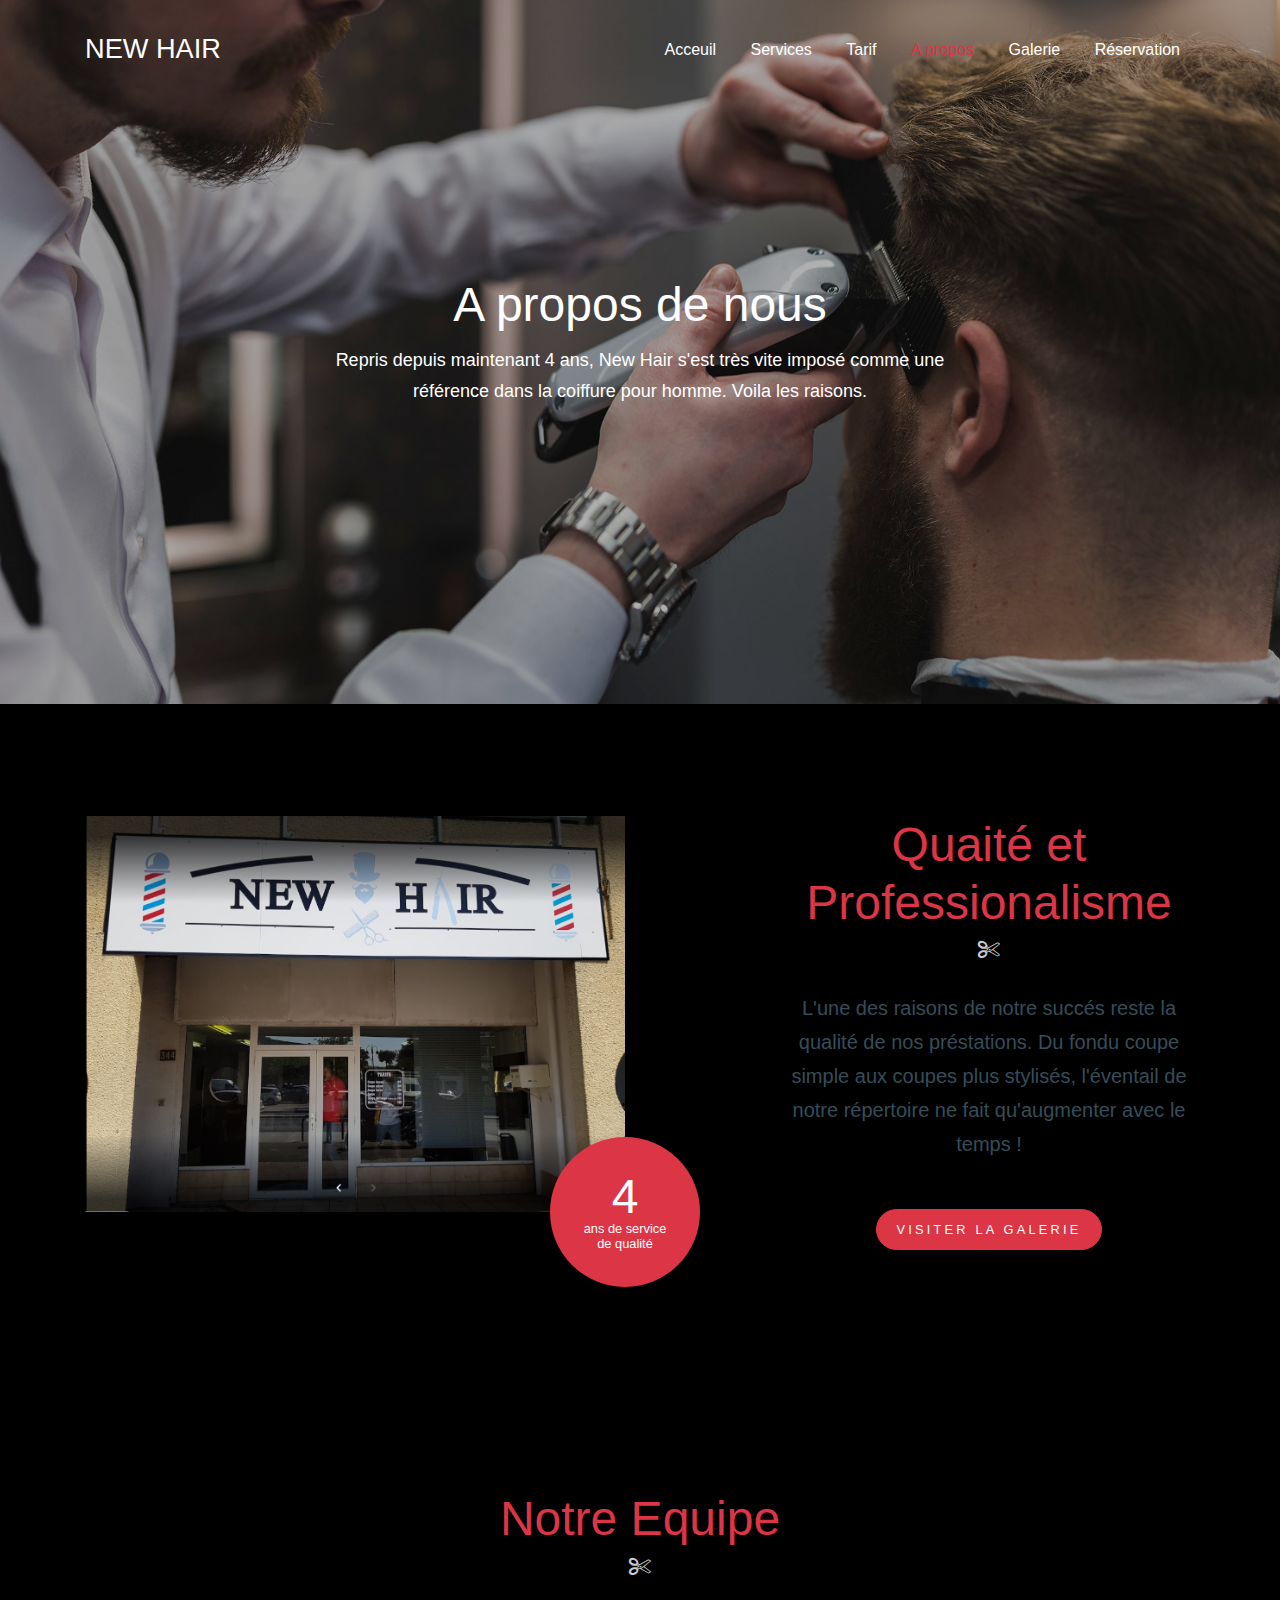
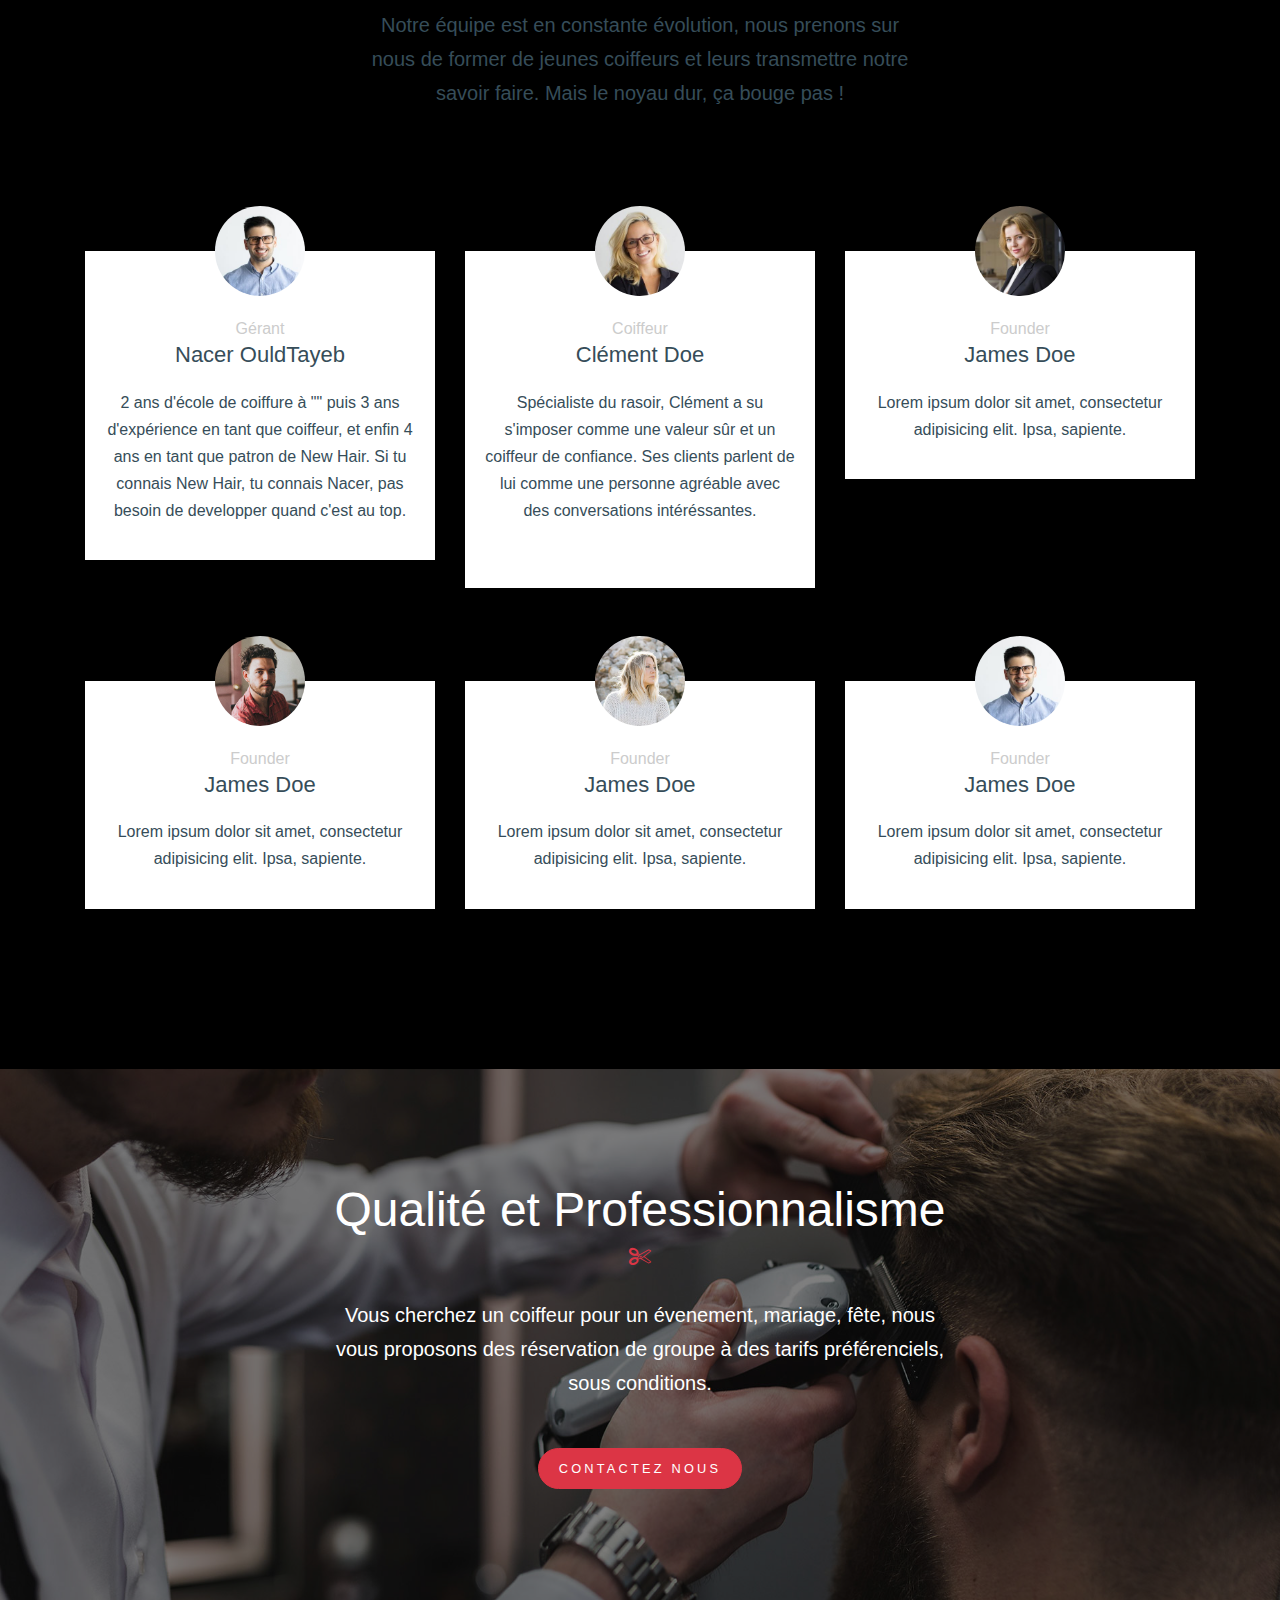
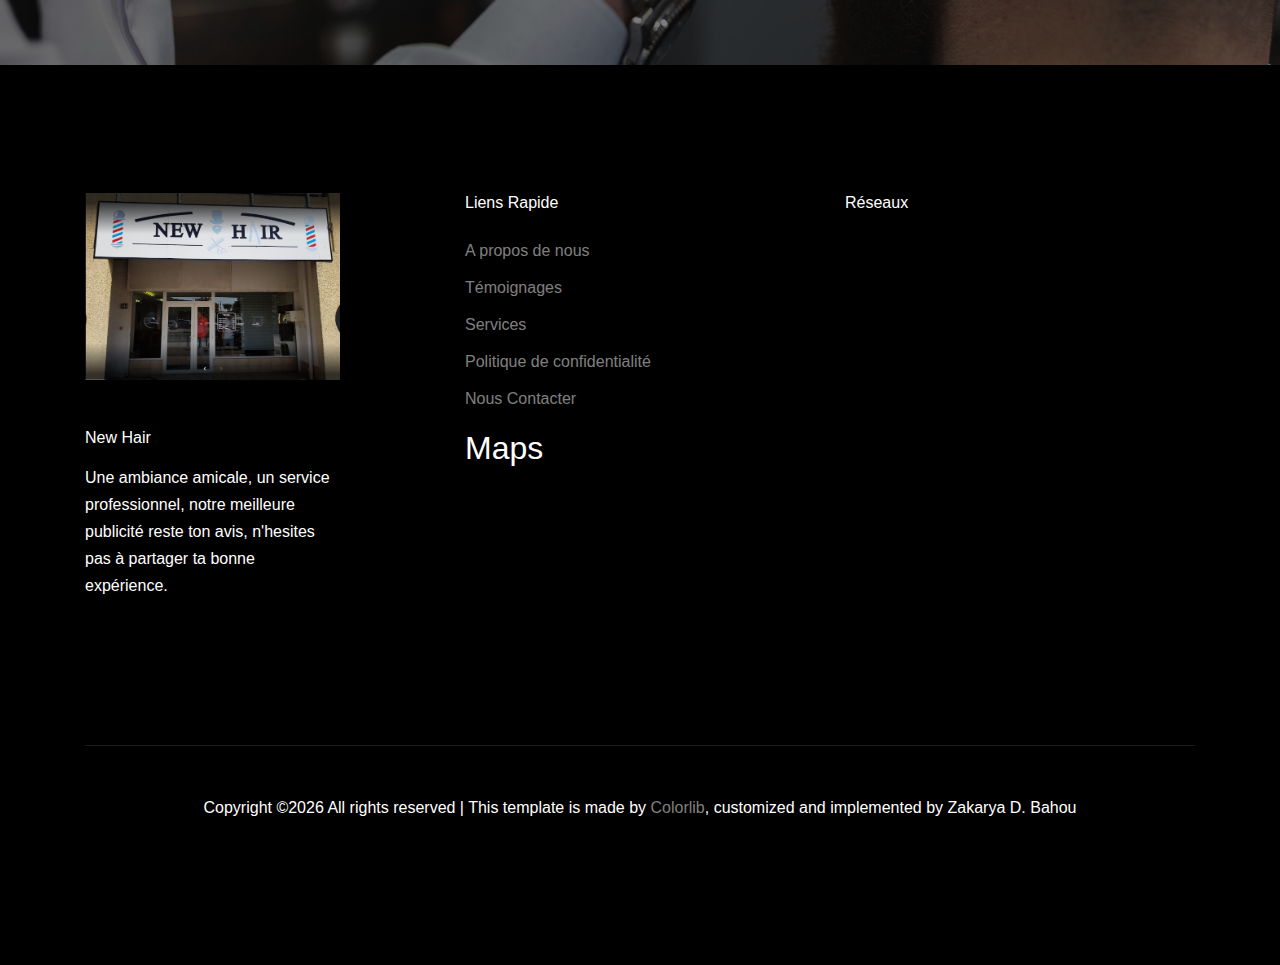
==== commit b03cd066: "Add files via upload" ====
--- a/about.html
+++ b/about.html
@@ -6,7 +6,7 @@
     <meta charset="utf-8">
     <meta name="viewport" content="width=device-width, initial-scale=1, shrink-to-fit=no">
 
-    <link href="https://fonts.googleapis.com/css?family=DM+Sans:300,400,700&display=swap" rel="stylesheet">
+    <link href="https://fonts.googleapis.com/css2?family=Alegreya:ital,wght@0,400;0,500;0,700;0,800;0,900;1,400;1,500;1,700;1,800;1,900&display=swap" rel="stylesheet">
 
     <link rel="stylesheet" href="fonts/icomoon/style.css">
 
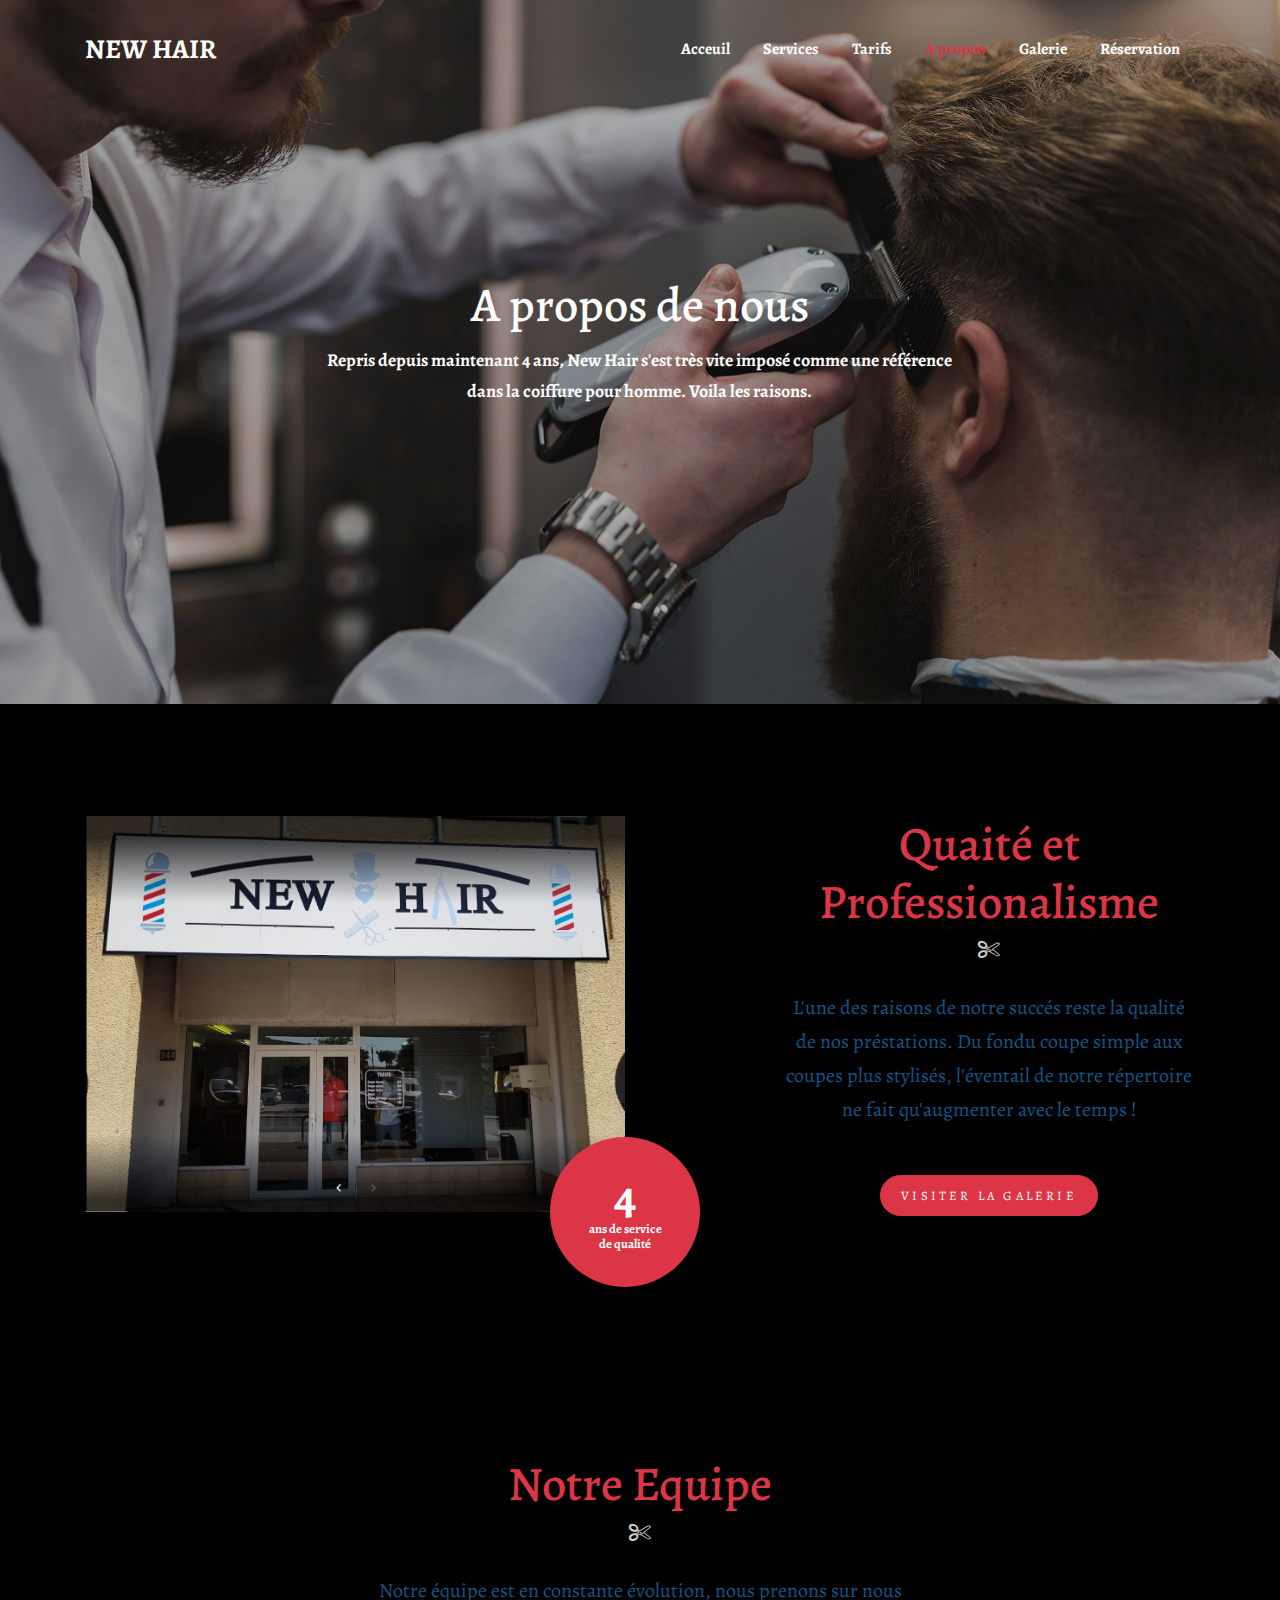
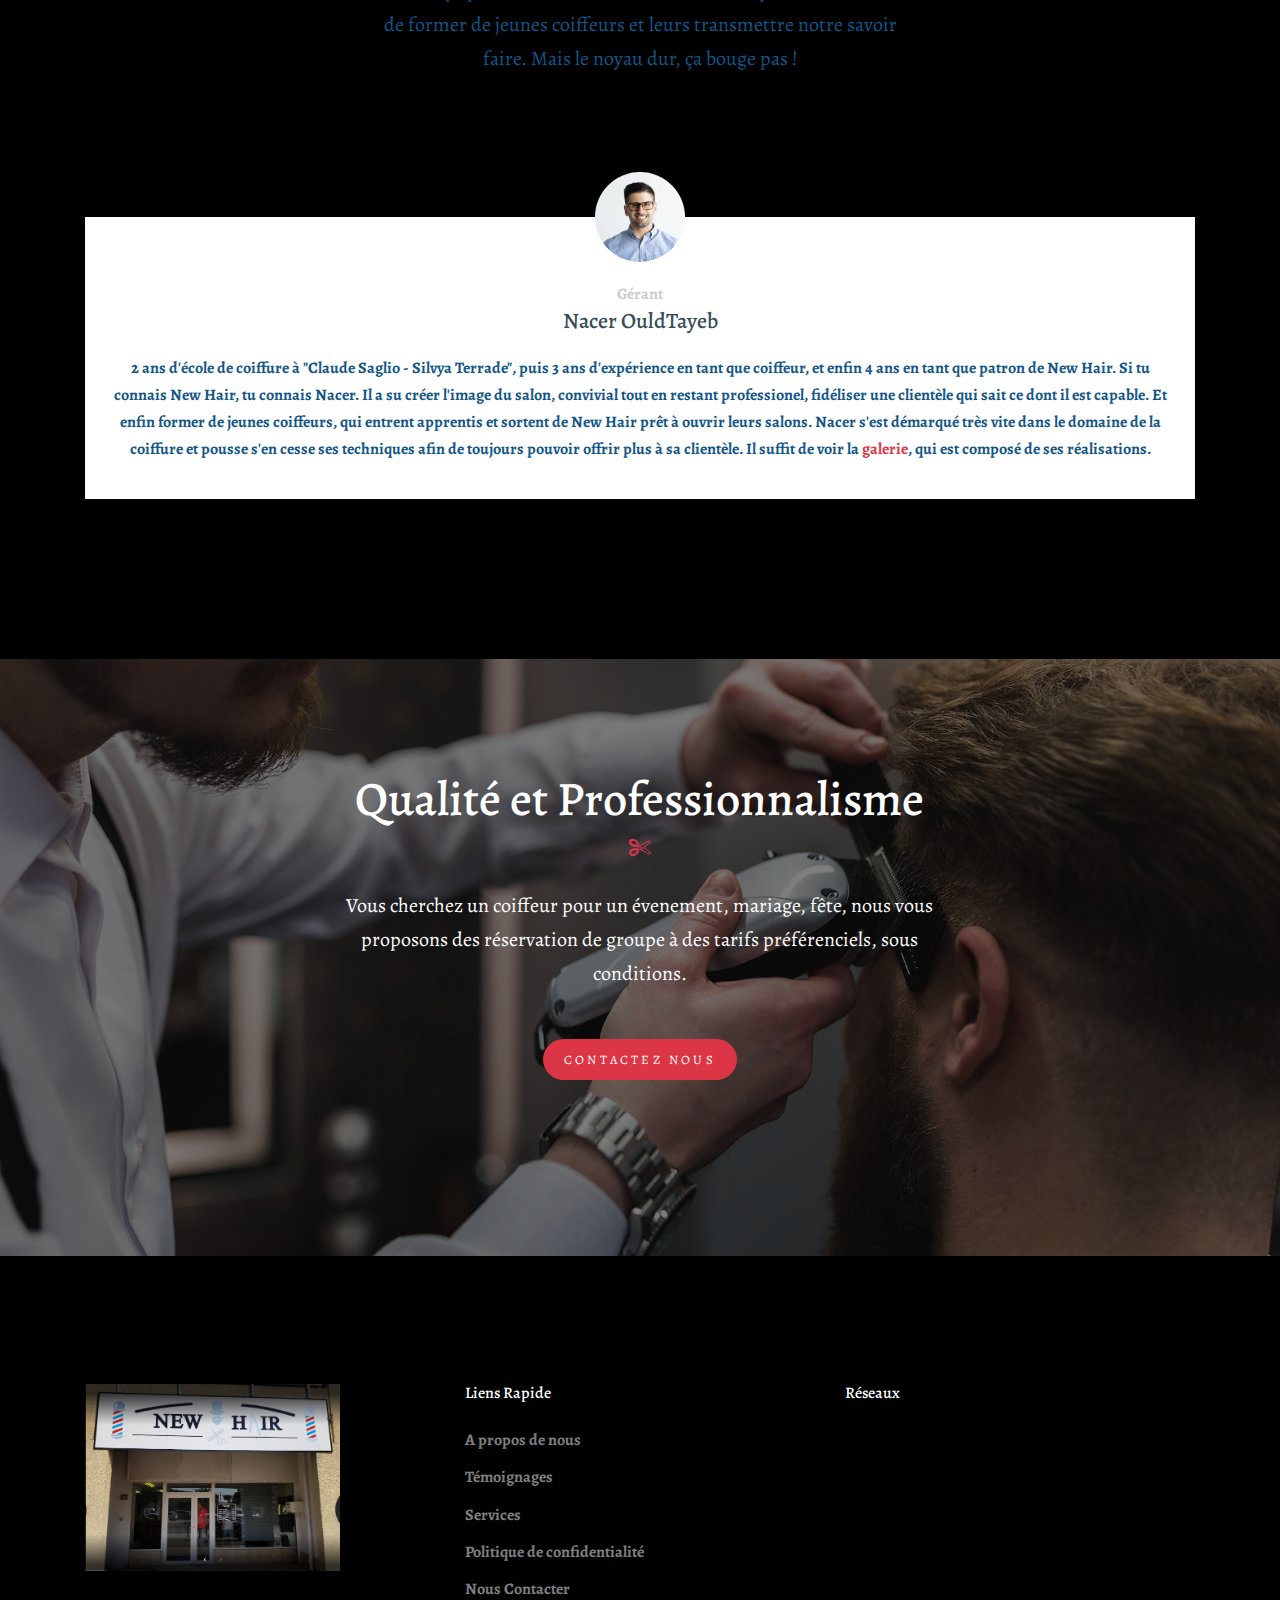
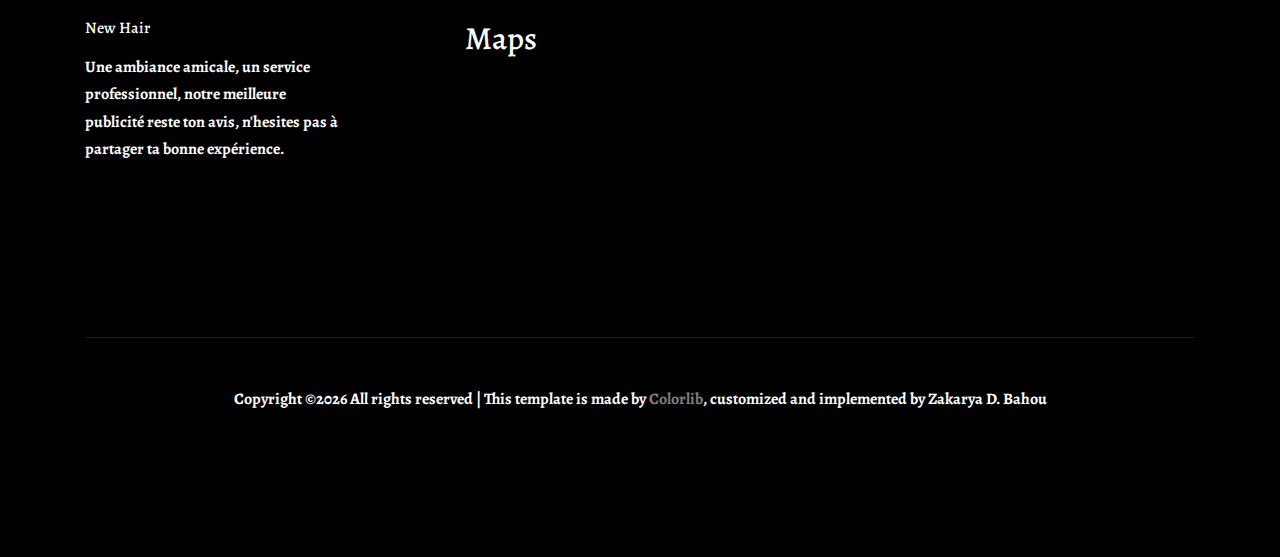
==== commit 971f7a40: "Add files via upload" ====
--- a/about.html
+++ b/about.html
@@ -61,7 +61,7 @@
                 <ul class="site-menu main-menu js-clone-nav ml-auto ">
                   <li><a href="index.html" class="nav-link" title="page-acceuil">Acceuil</a></li>
                   <li><a href="services.html" class="nav-link" title="page-service">Services</a></li>
-                  <li><a href="barber-shop.html" class="nav-link" title="page-tarif">Tarif</a></li>
+                  <li><a href="barber-shop.html" class="nav-link" title="page-tarif">Tarifs</a></li>
                   <li class="active"><a href="about.html" class="nav-link" title="page-à-propos">A propos</a></li>
                   <li><a href="blog.html" class="nav-link" title="oage-galerie">Galerie</a></li>
                   <li><a href="contact.html" class="nav-link" title="page-reservation">Réservation</a></li>
@@ -118,91 +118,17 @@
           </div>
         </div>
         <div class="row align-items-stretch">
-
-          <div class="col-lg-4 col-md-6 mb-5">
-            <div class="post-entry-1 h-100 person-1">
-              
+          <div class="col-lg-12 col-md-6 mb-5">
+            <div class="post-entry-1 h-100 person-1">   
                 <img src="images/person_1.jpg" alt="Image"
                  class="img-fluid">
-            
               <div class="post-entry-1-contents">
                 <span class="meta">Gérant</span>
                 <h2>Nacer OuldTayeb</h2>
-                <p>2 ans d'école de coiffure à "" puis 3 ans d'expérience en tant que coiffeur, et enfin 4 ans en tant que patron de New Hair. Si tu connais New Hair, tu connais Nacer, pas besoin de developper quand c'est au top.</p>
-              </div>
-            </div>
-          </div>
-          <div class="col-lg-4 col-md-6 mb-5">
-            <div class="post-entry-1 h-100 person-1">
-              
-                <img src="images/person_2.jpg" alt="Image"
-                 class="img-fluid">
-            
-              <div class="post-entry-1-contents">
-                <span class="meta">Coiffeur</span>
-                <h2>Clément Doe</h2>
-                <p>Spécialiste du rasoir, Clément a su s'imposer comme une valeur sûr et un coiffeur de confiance. Ses clients parlent de lui comme une personne agréable avec des conversations intéréssantes. <br><br></p>
-              </div>
-            </div>
-          </div>
-
-          <div class="col-lg-4 col-md-6 mb-5">
-            <div class="post-entry-1 h-100 person-1">
-              
-                <img src="images/person_3.jpg" alt="Image"
-                 class="img-fluid">
-            
-              <div class="post-entry-1-contents">
-                <span class="meta">Founder</span>
-                <h2>James Doe</h2>
-                <p>Lorem ipsum dolor sit amet, consectetur adipisicing elit. Ipsa, sapiente.</p>
-              </div>
-            </div>
-          </div>
-
-          <div class="col-lg-4 col-md-6 mb-5">
-            <div class="post-entry-1 h-100 person-1">
-              
-                <img src="images/person_4.jpg" alt="Image"
-                 class="img-fluid">
-            
-              <div class="post-entry-1-contents">
-                <span class="meta">Founder</span>
-                <h2>James Doe</h2>
-                <p>Lorem ipsum dolor sit amet, consectetur adipisicing elit. Ipsa, sapiente.</p>
-              </div>
-            </div>
-          </div>
-
-          <div class="col-lg-4 col-md-6 mb-5">
-            <div class="post-entry-1 h-100 person-1">
-              
-                <img src="images/person_5.jpg" alt="Image"
-                 class="img-fluid">
-            
-              <div class="post-entry-1-contents">
-                <span class="meta">Founder</span>
-                <h2>James Doe</h2>
-                <p>Lorem ipsum dolor sit amet, consectetur adipisicing elit. Ipsa, sapiente.</p>
-              </div>
-            </div>
-          </div>
-
-          <div class="col-lg-4 col-md-6 mb-5">
-            <div class="post-entry-1 h-100 person-1">
-              
-                <img src="images/person_1.jpg" alt="Image"
-                 class="img-fluid">
-            
-              <div class="post-entry-1-contents">
-                <span class="meta">Founder</span>
-                <h2>James Doe</h2>
-                <p>Lorem ipsum dolor sit amet, consectetur adipisicing elit. Ipsa, sapiente.</p>
-              </div>
-            </div>
-          </div>
-
-
+                <p>2 ans d'école de coiffure à "Claude Saglio - Silvya Terrade", puis 3 ans d'expérience en tant que coiffeur, et enfin 4 ans en tant que patron de New Hair. Si tu connais New Hair, tu connais Nacer. Il a su créer l'image du salon, convivial tout en restant professionel, fidéliser une clientèle qui sait ce dont il est capable. Et enfin former de jeunes coiffeurs, qui entrent apprentis et sortent de New Hair prêt à ouvrir leurs salons. Nacer s'est démarqué très vite dans le domaine de la coiffure et pousse s'en cesse ses techniques afin de toujours pouvoir offrir plus à sa clientèle. Il suffit de voir la <a href="blog.html">galerie</a>, qui est composé de ses réalisations.</p>
+              </div>
+            </div>
+          </div>
         </div>
       </div>
     </div>
--- a/css/style.css
+++ b/css/style.css
@@ -175,6 +175,19 @@
 
 .border-w-5 {
   border-width: 5px; }
+
+/* Media only*/
+@media only screen and ( max-width: 560px ) {
+  #myBtn{
+    display:none !important;
+  }
+}
+@media only screen and ( max-width: 560px ) {
+  .scrollFunction{
+    display:none !important;
+  }
+}
+
 
 #myBtn {
   display: none;
@@ -227,10 +240,15 @@
 
 body {
   line-height: 1.7;
-  color: #364d59 !important;
-  font-weight: 300;
+  color: rgb(18,86,136) !important;
+  font-weight: 700;
   font-size: 1rem;
-  background-color: #000; }
+  background-color: #000;
+  font-family:'Alegreya', serif, -apple-system, BlinkMacSystemFont, "Segoe UI", Roboto, "Helvetica Neue", Arial, "Noto Sans", sans-serif, "Apple Color Emoji", "Segoe UI Emoji", "Segoe UI Symbol", "Noto Color Emoji"; }
+
+.mb-5.lead{
+  font-weight: 400;
+}
 
 html {
   scroll-behavior: smooth; }
@@ -253,7 +271,7 @@
 
 h1, h2, h3, h4, h5,
 .h1, .h2, .h3, .h4, .h5 {
-  font-weight: 300;
+  font-weight: 500;
   color: #364d59; }
 
 .border-2 {
@@ -300,7 +318,7 @@
 .form-control {
   height: 55px;
   background: #fff !important;
-  font-family: "DM Sans", -apple-system, BlinkMacSystemFont, "Segoe UI", Roboto, "Helvetica Neue", Arial, "Noto Sans", sans-serif, "Apple Color Emoji", "Segoe UI Emoji", "Segoe UI Symbol", "Noto Color Emoji"; }
+  font-family:'Alegreya', serif, -apple-system, BlinkMacSystemFont, "Segoe UI", Roboto, "Helvetica Neue", Arial, "Noto Sans", sans-serif, "Apple Color Emoji", "Segoe UI Emoji", "Segoe UI Symbol", "Noto Color Emoji"; }
   .form-control:active, .form-control:focus {
     border-color: #dc3545; }
   .form-control:hover, .form-control:active, .form-control:focus {
@@ -1639,9 +1657,4 @@
         display: block;
         font-size: .8rem; }
 
-/* Media only*/
-@media only screen and ( max-width: 767px ) {
-  .scrollToTop{
-      display:none !important;
-  }
-}
+
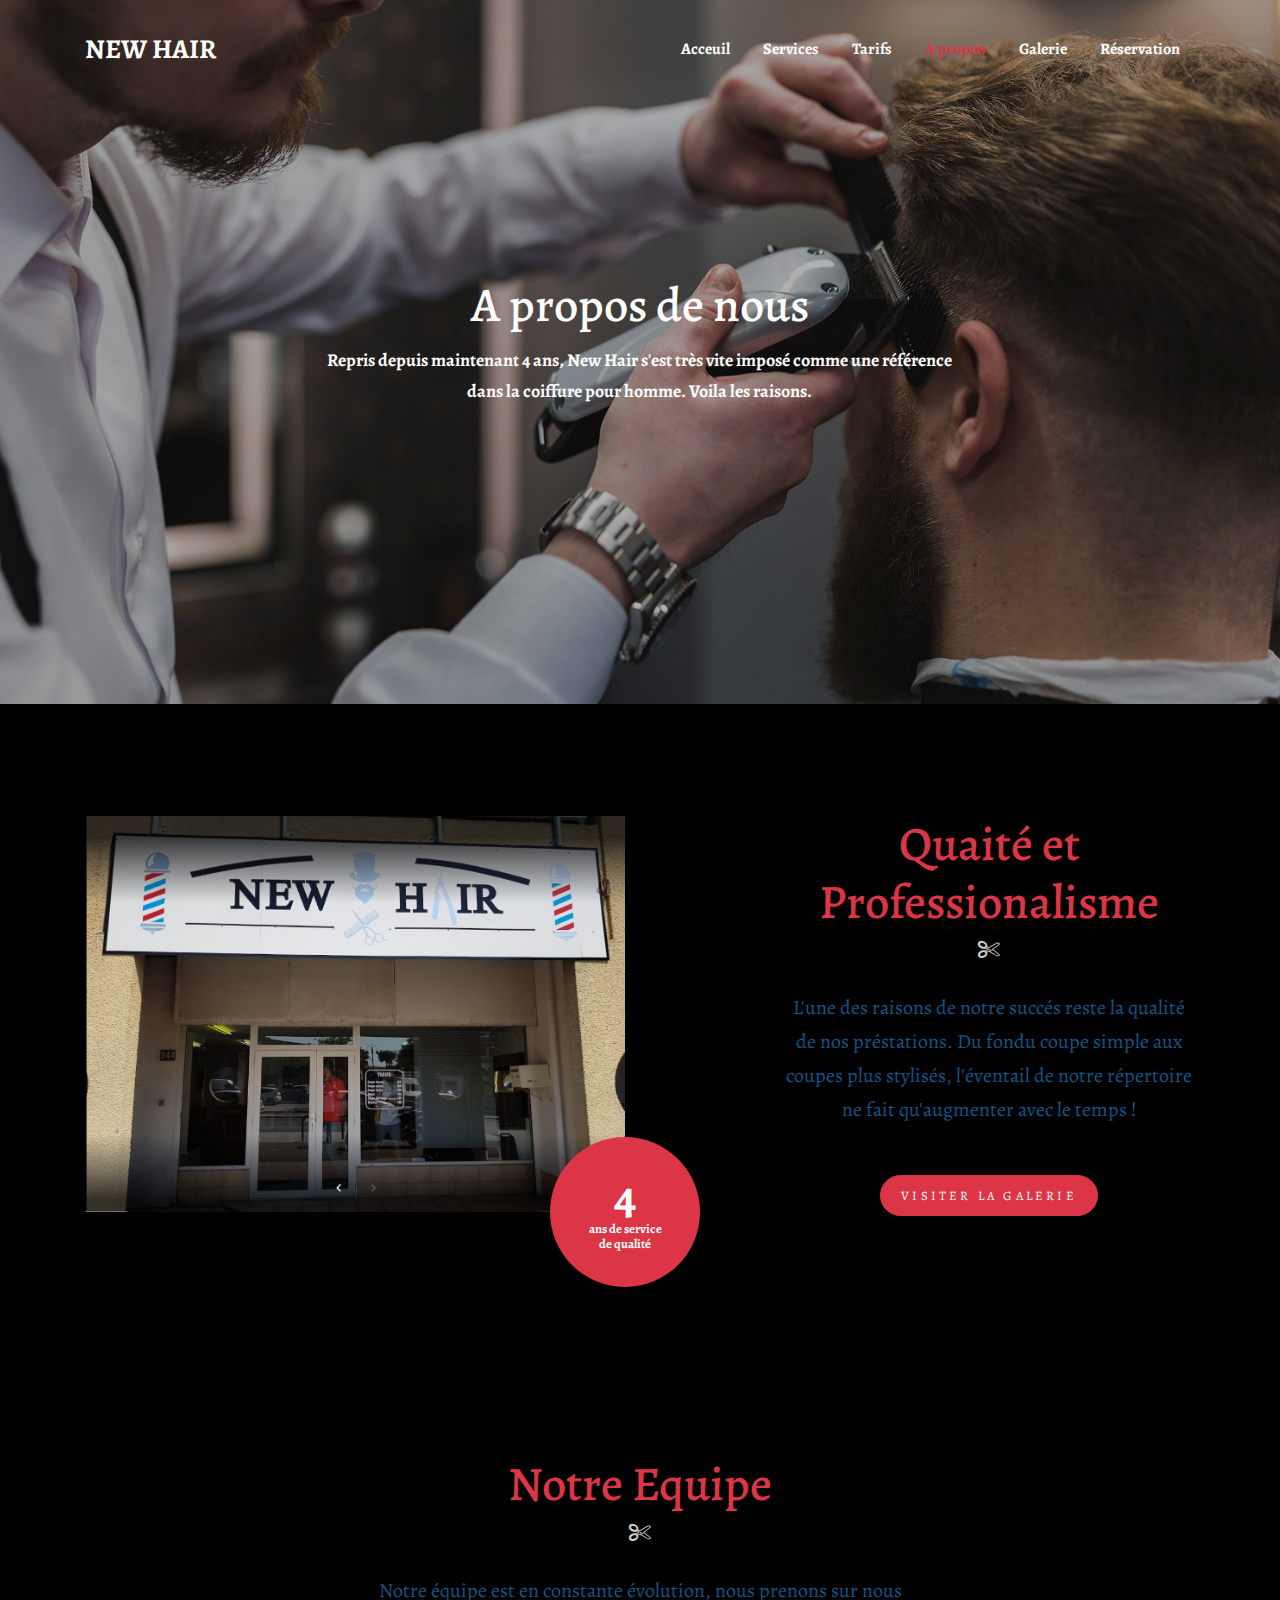
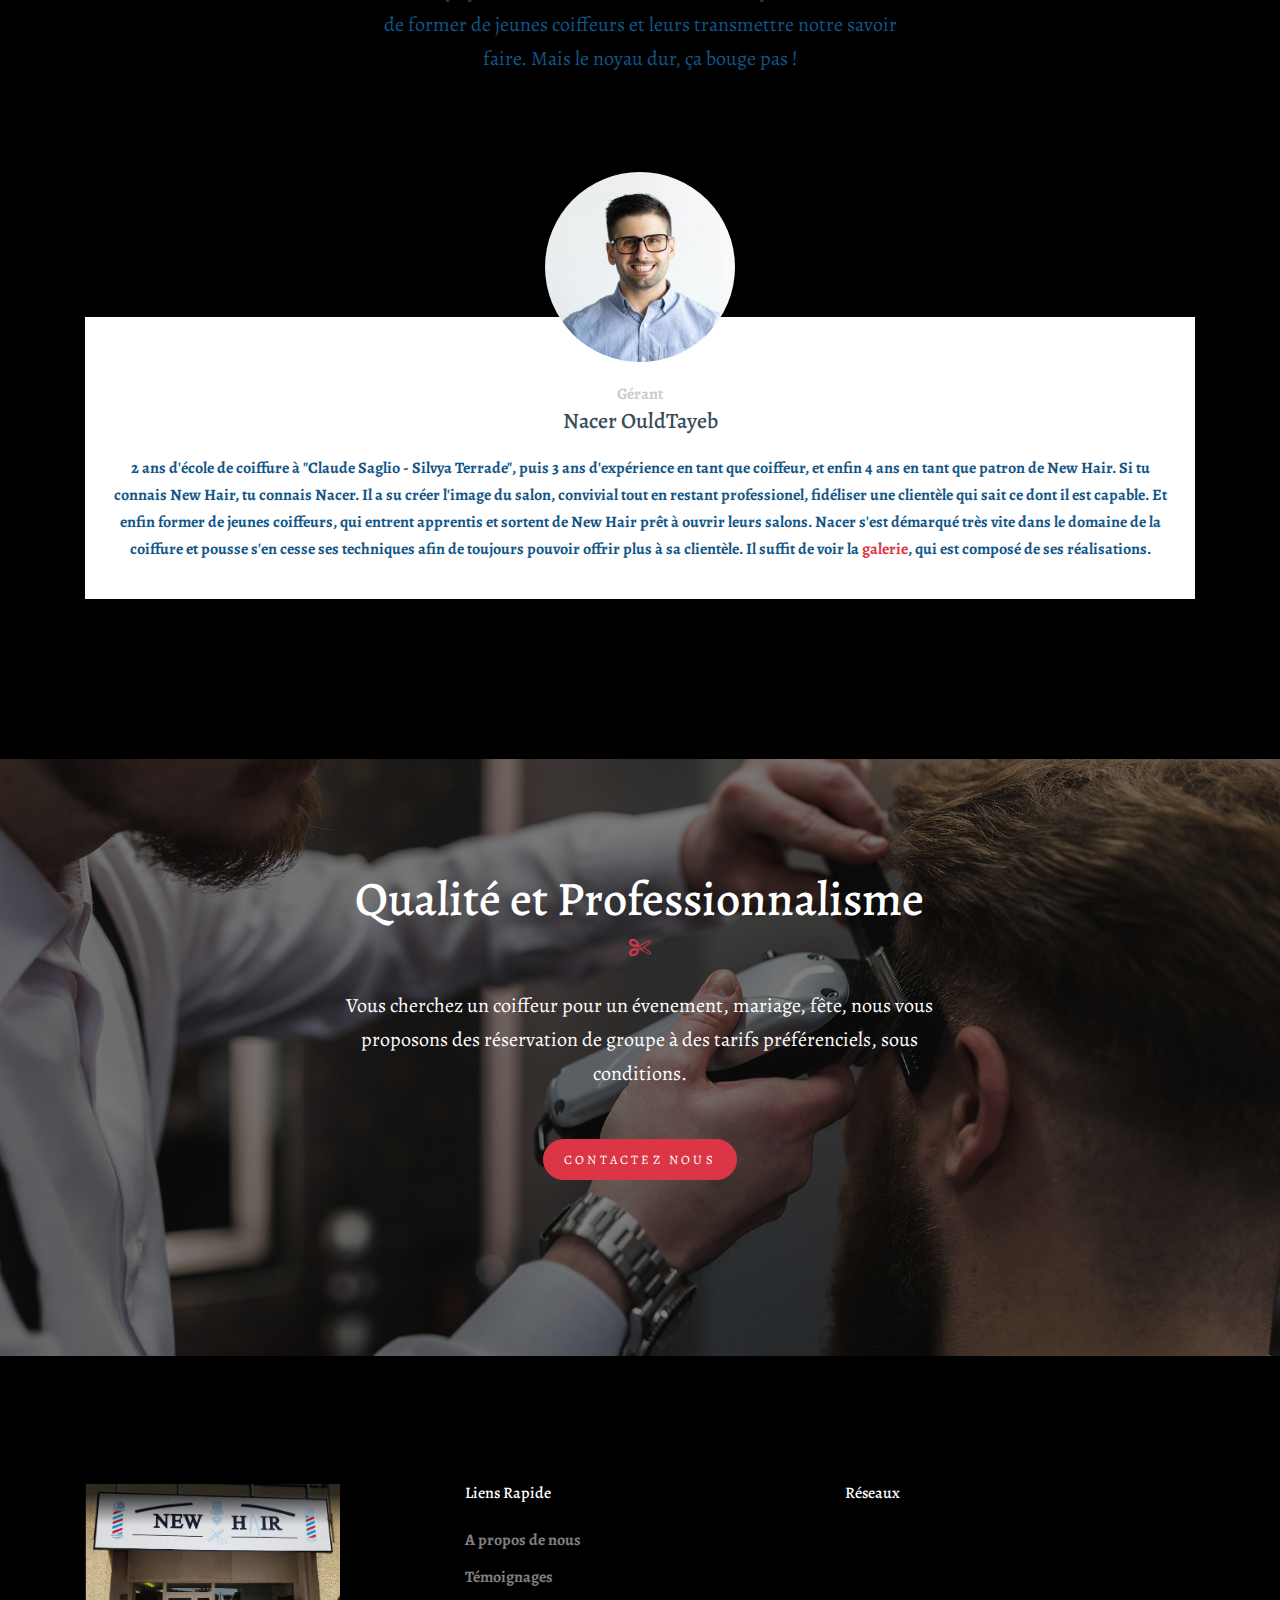
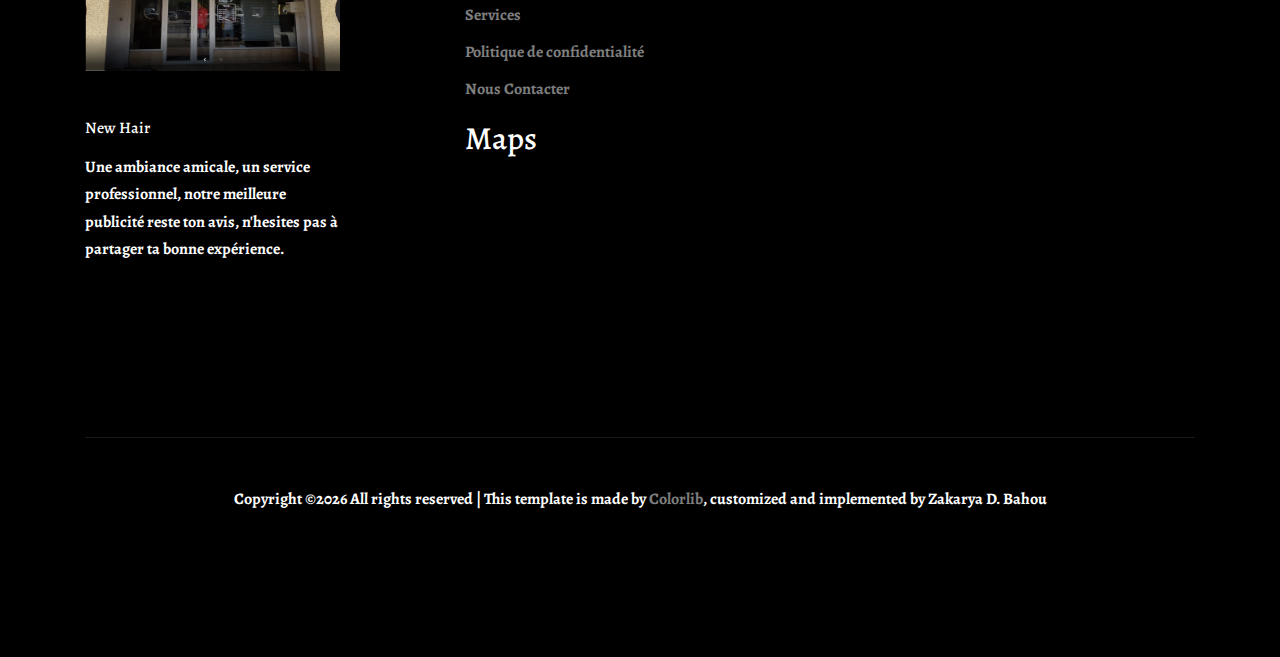
==== commit f5efa0e6: "Add files via upload" ====
--- a/about.html
+++ b/about.html
@@ -1,224 +1,223 @@
-<!doctype html>
-<html lang="fr">
-
-  <head>
-    <title>New Hair</title>
-    <meta charset="utf-8">
-    <meta name="viewport" content="width=device-width, initial-scale=1, shrink-to-fit=no">
-
-    <link href="https://fonts.googleapis.com/css2?family=Alegreya:ital,wght@0,400;0,500;0,700;0,800;0,900;1,400;1,500;1,700;1,800;1,900&display=swap" rel="stylesheet">
-
-    <link rel="stylesheet" href="fonts/icomoon/style.css">
-
-    <link rel="stylesheet" href="css/bootstrap.min.css">
-    <link rel="stylesheet" href="css/bootstrap-datepicker.css">
-    <link rel="stylesheet" href="css/jquery.fancybox.min.css">
-    <link rel="stylesheet" href="css/owl.carousel.min.css">
-    <link rel="stylesheet" href="css/owl.theme.default.min.css">
-    <link rel="stylesheet" href="fonts/flaticon/font/flaticon.css">
-    <link rel="stylesheet" href="css/aos.css">
-    <link rel="stylesheet" href="https://use.fontawesome.com/releases/v5.15.1/css/all.css" integrity="sha384-vp86vTRFVJgpjF9jiIGPEEqYqlDwgyBgEF109VFjmqGmIY/Y4HV4d3Gp2irVfcrp" crossorigin="anonymous">
-    <!-- MAIN CSS -->
-    <link rel="stylesheet" href="css/style.css">
-
-  </head>
-
-  <body data-spy="scroll" data-target=".site-navbar-target" data-offset="300">
-    <button onclick="topFunction()" id="myBtn" title="Go to top"><img src="images/up.png" alt="scroll-top" width="30" height="30"></button>
-    
-    <div class="site-wrap" id="home-section">
-
-      <div class="site-mobile-menu site-navbar-target">
-        <div class="site-mobile-menu-header">
-          <div class="site-mobile-menu-close mt-3">
-            <span class="icon-close2 js-menu-toggle"></span>
-          </div>
-        </div>
-        <div class="site-mobile-menu-body"></div>
-      </div>
-
-
-
-      <header class="site-navbar site-navbar-target" role="banner">
-
-        <div class="container">
-          <div class="row align-items-center position-relative">
-
-            <div class="col-3 ">
-              <div class="site-logo">
-                <a href="index.html">New Hair</a>
-              </div>
-            </div>
-
-            <div class="col-9  text-right">
-              
-
-              <span class="d-inline-block d-lg-none"><a href="#" class="text-white site-menu-toggle js-menu-toggle py-5 text-white"><span class="icon-menu h3 text-white"></span></a></span>
-
-              
-
-              <nav class="site-navigation text-right ml-auto d-none d-lg-block" role="navigation">
-                <ul class="site-menu main-menu js-clone-nav ml-auto ">
-                  <li><a href="index.html" class="nav-link" title="page-acceuil">Acceuil</a></li>
-                  <li><a href="services.html" class="nav-link" title="page-service">Services</a></li>
-                  <li><a href="barber-shop.html" class="nav-link" title="page-tarif">Tarifs</a></li>
-                  <li class="active"><a href="about.html" class="nav-link" title="page-à-propos">A propos</a></li>
-                  <li><a href="blog.html" class="nav-link" title="oage-galerie">Galerie</a></li>
-                  <li><a href="contact.html" class="nav-link" title="page-reservation">Réservation</a></li>
-                </ul>
-              </nav>
-            </div>
-
-            
-          </div>
-        </div>
-
-      </header>
-
-    <div class="ftco-blocks-cover-1">
-      <div class="site-section-cover overlay" data-stellar-background-ratio="0.5" style="background-image: url('images/hero_1.jpg')">
-        <div class="container">
-          <div class="row align-items-center justify-content-center text-center">
-            <div class="col-md-7">
-              <h1 class="mb-3">A propos de nous</h1>
-              <p>Repris depuis maintenant 4 ans, New Hair s'est très vite imposé comme une référence dans la coiffure pour homme. Voila les raisons.</p>
-            </div>
-          </div>
-        </div>
-      </div>
-    </div>
-
-    <div class="site-section">
-      <div class="container">
-        <div class="row">
-          <div class="col-lg-6 mb-5 mb-lg-0">
-            <div class="img-years">
-              <img src="images/capture.png" alt="Image" class="img-fluid">
-              <div class="year">
-                <span>4 <span>ans de service<br>de qualité</span></span>
-              </div>
-            </div>
-
-          </div>
-          <div class="col-lg-5 ml-auto pl-lg-5 text-center">
-            <h3 class="scissors text-center">Quaité et Professionalisme</h3>
-            <p class="mb-5 lead">L'une des raisons de notre succés reste la qualité de nos préstations. Du fondu coupe simple aux coupes plus stylisés, l'éventail de notre répertoire ne fait qu'augmenter avec le temps !</p>
-            <p><a href="blog.html" class="btn btn-primary">Visiter la galerie</a></p>
-          </div>
-        </div>
-      </div>
-    </div>
-    
-    <div class="site-section bg-light">
-      <div class="container">
-        <div class="row justify-content-center text-center mb-5 section-2-title">
-          <div class="col-md-6">
-            <h3 class="scissors text-center">Notre Equipe</h3>
-            <p class="mb-5 lead">Notre équipe est en constante évolution, nous prenons sur nous de former de jeunes coiffeurs et leurs transmettre notre savoir faire. Mais le noyau dur, ça bouge pas !</p>
-          </div>
-        </div>
-        <div class="row align-items-stretch">
-          <div class="col-lg-12 col-md-6 mb-5">
-            <div class="post-entry-1 h-100 person-1">   
-                <img src="images/person_1.jpg" alt="Image"
-                 class="img-fluid">
-              <div class="post-entry-1-contents">
-                <span class="meta">Gérant</span>
-                <h2>Nacer OuldTayeb</h2>
-                <p>2 ans d'école de coiffure à "Claude Saglio - Silvya Terrade", puis 3 ans d'expérience en tant que coiffeur, et enfin 4 ans en tant que patron de New Hair. Si tu connais New Hair, tu connais Nacer. Il a su créer l'image du salon, convivial tout en restant professionel, fidéliser une clientèle qui sait ce dont il est capable. Et enfin former de jeunes coiffeurs, qui entrent apprentis et sortent de New Hair prêt à ouvrir leurs salons. Nacer s'est démarqué très vite dans le domaine de la coiffure et pousse s'en cesse ses techniques afin de toujours pouvoir offrir plus à sa clientèle. Il suffit de voir la <a href="blog.html">galerie</a>, qui est composé de ses réalisations.</p>
-              </div>
-            </div>
-          </div>
-        </div>
-      </div>
-    </div>
-
-
-    
-
-    <div class="site-section section-3" data-stellar-background-ratio="0.5" style="background-image: url('images/hero_1.jpg');">
-      <div class="container">
-        <div class="row justify-content-center text-center">
-          <div class="col-7 text-center mb-5">
-            <h2 class="text-white scissors primary-color-icon text-center">Qualité et Professionnalisme</h2>
-            <p class="lead text-white mb-5">Vous cherchez un coiffeur pour un évenement, mariage, fête, nous vous proposons des réservation de groupe à des tarifs préférenciels, sous conditions.</p>
-            <p><a href="contact.html" class="btn btn-primary">Contactez Nous</a></p>
-          </div>
-        </div>
-      </div>
-    </div>
-
-    
-
-    <footer class="site-footer">
-      <div class="container">
-        <div class="row">
-          <div class="col-lg-3">
-            <img src="images/capture.png" alt="Image" class="img-fluid mb-5">
-            <h2 class="footer-heading mb-3">New Hair</h2>
-                <p>Une ambiance amicale, un service professionnel, notre meilleure publicité reste ton avis, n'hesites pas à partager ta bonne expérience. </p>
-          </div>
-          <div class="col-lg-8 ml-auto">
-            <div class="row">
-              <div class="col-lg-6 ml-auto">
-                <h2 class="footer-heading mb-4">Liens Rapide</h2>
-                <ul class="list-unstyled">
-                  <li><a href="about.html">A propos de nous</a></li>
-                  <li><a href="https://www.google.com/search?hl=fr&sxsrf=ALeKk00EUVqhwZtf3iQPQ_dM9U0676dOCA:1602841604614&ei=_GuJX-GlCKORlwTqmquACg&q=new%20hair%20%20vitrolles&oq=new+hair++vitrolles&gs_lcp=[base64]&sclient=psy-ab&ved=2ahUKEwjkl-Wj6rjsAhXixoUKHRMbBdIQvS4wBXoECAIQKg&uact=5&npsic=0&rflfq=1&rlha=0&rllag=43440538,5259747,2052&tbm=lcl&rldimm=639125122647568385&lqi=ChNuZXcgaGFpciAgdml0cm9sbGVzWh4KCG5ldyBoYWlyIhJuZXcgaGFpciB2aXRyb2xsZXM&rldoc=1&tbs=lrf:!1m4!1u3!2m2!3m1!1e1!1m4!1u2!2m2!2m1!1e1!2m1!1e2!2m1!1e3!3sIAE,lf:1,lf_ui:2&rlst=f#lrd=0x12c9e9213b28f547:0x8dea0e9ae6fb001,1,,,&rlfi=hd:;si:639125122647568385,l,ChNuZXcgaGFpciAgdml0cm9sbGVzWh4KCG5ldyBoYWlyIhJuZXcgaGFpciB2aXRyb2xsZXM;mv:[[43.458782799999994,5.279335199999999],[43.4222949,5.2459619]];tbs:lrf:!1m4!1u3!2m2!3m1!1e1!1m4!1u2!2m2!2m1!1e1!2m1!1e2!2m1!1e3!3sIAE,lf:1,lf_ui:2" target="_blank">Témoignages</a></li>
-                  <li><a href="services.html">Services</a></li>
-                  <li><a href="single.html">Politique de confidentialité</a></li>
-                  <li><a href="contact.html">Nous Contacter</a></li>
-                </ul>
-              </div>
-              <div class="col-lg-6">
-                <h2 class="footer-heading mb-4">Réseaux</h2>
-                <a href="https://www.facebook.com/newhairvitrolles/" class="fa fa-facebook" target="_blank"><span style="font-size: 3em; color: rgb(72,103,170);"><i class="fab fa-facebook"></i></span></i></a>
-                <a href="#" class="fa fa-instagram" target="_blank"><span style="font-size: 3em; color: rgb(18,86,136);"><i class="fab fa-instagram"></i></span></a>
-                <a href="#" class="fa fa-snapchat" target="_blank"><span style="font-size: 3em; color: rgb(247,244,1);"><i class="fab fa-snapchat"></i></span></a>
-              </div>
-
-              <div class="col-lg-6 auto">
-                <h2 class="footer'heading mb-4">Maps</h2>
-                <iframe src="https://www.google.com/maps/embed?pb=!1m18!1m12!1m3!1d3535.278248399916!2d5.270744515717627!3d43.42623597509501!2m3!1f0!2f0!3f0!3m2!1i1024!2i768!4f13.1!3m3!1m2!1s0x0%3A0x8dea0e9ae6fb001!2sNew%20Hair%20Coiffeur!5e1!3m2!1sfr!2sfr!4v1602768092837!5m2!1sfr!2sfr" width="300" height="150" frameborder="0" style="border:0;" allowfullscreen="" aria-hidden="false" tabindex="0"></iframe>
-              </div>
-              
-            </div>
-          </div>
-        </div>
-        <div class="row pt-5 mt-5 text-center">
-          <div class="col-md-12">
-            <div class="border-top pt-5">
-              <p>
-            <!-- Link back to Colorlib can't be removed. Template is licensed under CC BY 3.0. -->
-            Copyright &copy;<script>document.write(new Date().getFullYear());</script> All rights reserved | This template is made by <a href="https://colorlib.com" target="_blank" >Colorlib</a>, customized and implemented  by Zakarya D. Bahou 
-            <!-- Link back to Colorlib can't be removed. Template is licensed under CC BY 3.0. -->
-            </p>
-            </div>
-          </div>
-
-        </div>
-      </div>
-    </footer>
-
-    </div>
-
-    <script src="js/jquery-3.3.1.min.js"></script>
-    <script src="js/jquery-migrate-3.0.0.js"></script>
-    <script src="js/popper.min.js"></script>
-    <script src="js/bootstrap.min.js"></script>
-    <script src="js/owl.carousel.min.js"></script>
-    <script src="js/jquery.sticky.js"></script>
-    <script src="js/jquery.waypoints.min.js"></script>
-    <script src="js/jquery.animateNumber.min.js"></script>
-    <script src="js/jquery.fancybox.min.js"></script>
-    <script src="js/jquery.stellar.min.js"></script>
-    <script src="js/jquery.easing.1.3.js"></script>
-    <script src="js/bootstrap-datepicker.min.js"></script>
-    <script src="js/aos.js"></script>
-
-    <script src="js/main.js"></script>
-
-  </body>
-
-</html>
-
+<!doctype html>
+<html lang="fr">
+
+  <head>
+    <title>New Hair</title>
+    <meta charset="utf-8">
+    <meta name="viewport" content="width=device-width, initial-scale=1, shrink-to-fit=no">
+
+    <link href="https://fonts.googleapis.com/css2?family=Alegreya:ital,wght@0,400;0,500;0,700;0,800;0,900;1,400;1,500;1,700;1,800;1,900&display=swap" rel="stylesheet">
+
+    <link rel="stylesheet" href="fonts/icomoon/style.css">
+
+    <link rel="stylesheet" href="css/bootstrap.min.css">
+    <link rel="stylesheet" href="css/bootstrap-datepicker.css">
+    <link rel="stylesheet" href="css/jquery.fancybox.min.css">
+    <link rel="stylesheet" href="css/owl.carousel.min.css">
+    <link rel="stylesheet" href="css/owl.theme.default.min.css">
+    <link rel="stylesheet" href="fonts/flaticon/font/flaticon.css">
+    <link rel="stylesheet" href="css/aos.css">
+    <link rel="stylesheet" href="https://use.fontawesome.com/releases/v5.15.1/css/all.css" integrity="sha384-vp86vTRFVJgpjF9jiIGPEEqYqlDwgyBgEF109VFjmqGmIY/Y4HV4d3Gp2irVfcrp" crossorigin="anonymous">
+    <!-- MAIN CSS -->
+    <link rel="stylesheet" href="css/style.css">
+
+  </head>
+
+  <body data-spy="scroll" data-target=".site-navbar-target" data-offset="300">
+    <!-- <button onclick="topFunction()" id="myBtn" title="Go to top"><img src="images/up.png" alt="scroll-top" width="30" height="30"></button> -->
+    
+    <div class="site-wrap" id="home-section">
+
+      <div class="site-mobile-menu site-navbar-target">
+        <div class="site-mobile-menu-header">
+          <div class="site-mobile-menu-close mt-3">
+            <span class="icon-close2 js-menu-toggle"></span>
+          </div>
+        </div>
+        <div class="site-mobile-menu-body"></div>
+      </div>
+
+
+
+      <header class="site-navbar site-navbar-target" role="banner">
+
+        <div class="container">
+          <div class="row align-items-center position-relative">
+
+            <div class="col-3 ">
+              <div class="site-logo">
+                <a href="index.html">New Hair</a>
+              </div>
+            </div>
+
+            <div class="col-9  text-right">
+              
+
+              <span class="d-inline-block d-lg-none"><a href="#" class="text-white site-menu-toggle js-menu-toggle py-5 text-white"><span class="icon-menu h3 text-white"></span></a></span>
+
+              
+
+              <nav class="site-navigation text-right ml-auto d-none d-lg-block" role="navigation">
+                <ul class="site-menu main-menu js-clone-nav ml-auto ">
+                  <li><a href="index.html" class="nav-link" title="page-acceuil">Acceuil</a></li>
+                  <li><a href="services.html" class="nav-link" title="page-service">Services</a></li>
+                  <li><a href="barber-shop.html" class="nav-link" title="page-tarif">Tarifs</a></li>
+                  <li class="active"><a href="about.html" class="nav-link" title="page-à-propos">A propos</a></li>
+                  <li><a href="blog.html" class="nav-link" title="oage-galerie">Galerie</a></li>
+                  <li><a href="contact.html" class="nav-link" title="page-reservation">Réservation</a></li>
+                </ul>
+              </nav>
+            </div>
+
+            
+          </div>
+        </div>
+
+      </header>
+
+    <div class="ftco-blocks-cover-1">
+      <div class="site-section-cover overlay" data-stellar-background-ratio="0.5" style="background-image: url('images/hero_1.jpg')">
+        <div class="container">
+          <div class="row align-items-center justify-content-center text-center">
+            <div class="col-md-7">
+              <h1 class="mb-3">A propos de nous</h1>
+              <p>Repris depuis maintenant 4 ans, New Hair s'est très vite imposé comme une référence dans la coiffure pour homme. Voila les raisons.</p>
+            </div>
+          </div>
+        </div>
+      </div>
+    </div>
+
+    <div class="site-section">
+      <div class="container">
+        <div class="row">
+          <div class="col-lg-6 mb-5 mb-lg-0">
+            <div class="img-years">
+              <img src="images/capture.png" alt="Image" class="img-fluid">
+              <div class="year">
+                <span>4 <span>ans de service<br>de qualité</span></span>
+              </div>
+            </div>
+
+          </div>
+          <div class="col-lg-5 ml-auto pl-lg-5 text-center">
+            <h3 class="scissors text-center">Quaité et Professionalisme</h3>
+            <p class="mb-5 lead">L'une des raisons de notre succés reste la qualité de nos préstations. Du fondu coupe simple aux coupes plus stylisés, l'éventail de notre répertoire ne fait qu'augmenter avec le temps !</p>
+            <p><a href="blog.html" class="btn btn-primary">Visiter la galerie</a></p>
+          </div>
+        </div>
+      </div>
+    </div>
+    
+    <div class="site-section bg-light">
+      <div class="container">
+        <div class="row justify-content-center text-center mb-5 section-2-title">
+          <div class="col-md-6">
+            <h3 class="scissors text-center">Notre Equipe</h3>
+            <p class="mb-5 lead">Notre équipe est en constante évolution, nous prenons sur nous de former de jeunes coiffeurs et leurs transmettre notre savoir faire. Mais le noyau dur, ça bouge pas !</p>
+          </div>
+        </div>
+        <div class="row align-items-stretch">
+          <div class="col-lg-12 col-md-6 mb-5">
+            <div class="post-entry-1 h-100 person-1">   
+                <img src="images/person_1.jpg" alt="Image"
+                 class="img-fluid">
+              <div class="post-entry-1-contents">
+                <span class="meta">Gérant</span>
+                <h2>Nacer OuldTayeb</h2>
+                <p>2 ans d'école de coiffure à "Claude Saglio - Silvya Terrade", puis 3 ans d'expérience en tant que coiffeur, et enfin 4 ans en tant que patron de New Hair. Si tu connais New Hair, tu connais Nacer. Il a su créer l'image du salon, convivial tout en restant professionel, fidéliser une clientèle qui sait ce dont il est capable. Et enfin former de jeunes coiffeurs, qui entrent apprentis et sortent de New Hair prêt à ouvrir leurs salons. Nacer s'est démarqué très vite dans le domaine de la coiffure et pousse s'en cesse ses techniques afin de toujours pouvoir offrir plus à sa clientèle. Il suffit de voir la <a href="blog.html">galerie</a>, qui est composé de ses réalisations.</p>
+              </div>
+            </div>
+          </div>
+        </div>
+      </div>
+    </div>
+
+
+    
+
+    <div class="site-section section-3" data-stellar-background-ratio="0.5" style="background-image: url('images/hero_1.jpg');">
+      <div class="container">
+        <div class="row justify-content-center text-center">
+          <div class="col-7 text-center mb-5">
+            <h2 class="text-white scissors primary-color-icon text-center">Qualité et Professionnalisme</h2>
+            <p class="lead text-white mb-5">Vous cherchez un coiffeur pour un évenement, mariage, fête, nous vous proposons des réservation de groupe à des tarifs préférenciels, sous conditions.</p>
+            <p><a href="contact.html" class="btn btn-primary">Contactez Nous</a></p>
+          </div>
+        </div>
+      </div>
+    </div>
+
+    
+
+    <footer class="site-footer">
+      <div class="container">
+        <div class="row">
+          <div class="col-lg-3">
+            <img src="images/capture.png" alt="Image" class="img-fluid mb-5">
+            <h2 class="footer-heading mb-3">New Hair</h2>
+                <p>Une ambiance amicale, un service professionnel, notre meilleure publicité reste ton avis, n'hesites pas à partager ta bonne expérience. </p>
+          </div>
+          <div class="col-lg-8 ml-auto">
+            <div class="row">
+              <div class="col-lg-6 ml-auto">
+                <h2 class="footer-heading mb-4">Liens Rapide</h2>
+                <ul class="list-unstyled">
+                  <li><a href="about.html">A propos de nous</a></li>
+                  <li><a href="https://www.google.com/search?hl=fr&sxsrf=ALeKk00EUVqhwZtf3iQPQ_dM9U0676dOCA:1602841604614&ei=_GuJX-GlCKORlwTqmquACg&q=new%20hair%20%20vitrolles&oq=new+hair++vitrolles&gs_lcp=[base64]&sclient=psy-ab&ved=2ahUKEwjkl-Wj6rjsAhXixoUKHRMbBdIQvS4wBXoECAIQKg&uact=5&npsic=0&rflfq=1&rlha=0&rllag=43440538,5259747,2052&tbm=lcl&rldimm=639125122647568385&lqi=ChNuZXcgaGFpciAgdml0cm9sbGVzWh4KCG5ldyBoYWlyIhJuZXcgaGFpciB2aXRyb2xsZXM&rldoc=1&tbs=lrf:!1m4!1u3!2m2!3m1!1e1!1m4!1u2!2m2!2m1!1e1!2m1!1e2!2m1!1e3!3sIAE,lf:1,lf_ui:2&rlst=f#lrd=0x12c9e9213b28f547:0x8dea0e9ae6fb001,1,,,&rlfi=hd:;si:639125122647568385,l,ChNuZXcgaGFpciAgdml0cm9sbGVzWh4KCG5ldyBoYWlyIhJuZXcgaGFpciB2aXRyb2xsZXM;mv:[[43.458782799999994,5.279335199999999],[43.4222949,5.2459619]];tbs:lrf:!1m4!1u3!2m2!3m1!1e1!1m4!1u2!2m2!2m1!1e1!2m1!1e2!2m1!1e3!3sIAE,lf:1,lf_ui:2" target="_blank">Témoignages</a></li>
+                  <li><a href="services.html">Services</a></li>
+                  <li><a href="single.html">Politique de confidentialité</a></li>
+                  <li><a href="contact.html">Nous Contacter</a></li>
+                </ul>
+              </div>
+              <div class="col-lg-6">
+                <h2 class="footer-heading mb-4">Réseaux</h2>
+                <a href="https://www.facebook.com/newhairvitrolles/" class="fa fa-facebook" target="_blank"><span style="font-size: 3em; color: rgb(72,103,170);"><i class="fab fa-facebook"></i></span></i></a>
+                <a href="https://instagram.com/newhair_barber?igshid=15or0sqq5sqto" class="fa fa-instagram" target="_blank"><span style="font-size: 3em; color: rgb(18,86,136);"><i class="fab fa-instagram"></i></span></a>
+                <a href="#" class="fa fa-snapchat" target="_blank"><span style="font-size: 3em; color: rgb(247,244,1);"><i class="fab fa-snapchat"></i></span></a>
+              </div>
+
+              <div class="col-lg-6 auto">
+                <h2 class="footer'heading mb-4">Maps</h2>
+                <iframe src="https://www.google.com/maps/embed?pb=!1m18!1m12!1m3!1d3535.278248399916!2d5.270744515717627!3d43.42623597509501!2m3!1f0!2f0!3f0!3m2!1i1024!2i768!4f13.1!3m3!1m2!1s0x0%3A0x8dea0e9ae6fb001!2sNew%20Hair%20Coiffeur!5e1!3m2!1sfr!2sfr!4v1602768092837!5m2!1sfr!2sfr" width="300" height="150" frameborder="0" style="border:0;" allowfullscreen="" aria-hidden="false" tabindex="0"></iframe>
+              </div>
+              
+            </div>
+          </div>
+        </div>
+        <div class="row pt-5 mt-5 text-center">
+          <div class="col-md-12">
+            <div class="border-top pt-5">
+              <p>
+            <!-- Link back to Colorlib can't be removed. Template is licensed under CC BY 3.0. -->
+            Copyright &copy;<script>document.write(new Date().getFullYear());</script> All rights reserved | This template is made by <a href="https://colorlib.com" target="_blank" >Colorlib</a>, customized and implemented  by Zakarya D. Bahou 
+            <!-- Link back to Colorlib can't be removed. Template is licensed under CC BY 3.0. -->
+            </p>
+            </div>
+          </div>
+
+        </div>
+      </div>
+    </footer>
+
+    </div>
+
+    <script src="js/jquery-3.3.1.min.js"></script>
+    <script src="js/jquery-migrate-3.0.0.js"></script>
+    <script src="js/popper.min.js"></script>
+    <script src="js/bootstrap.min.js"></script>
+    <script src="js/owl.carousel.min.js"></script>
+    <script src="js/jquery.sticky.js"></script>
+    <script src="js/jquery.waypoints.min.js"></script>
+    <script src="js/jquery.animateNumber.min.js"></script>
+    <script src="js/jquery.fancybox.min.js"></script>
+    <script src="js/jquery.stellar.min.js"></script>
+    <script src="js/jquery.easing.1.3.js"></script>
+    <script src="js/bootstrap-datepicker.min.js"></script>
+    <script src="js/aos.js"></script>
+
+    <script src="js/main.js"></script>
+
+  </body>
+
+</html>--- a/css/style.css
+++ b/css/style.css
@@ -176,7 +176,7 @@
 .border-w-5 {
   border-width: 5px; }
 
-/* Media only*/
+/* Media only
 @media only screen and ( max-width: 560px ) {
   #myBtn{
     display:none !important;
@@ -188,6 +188,12 @@
   }
 }
 
+@media only screen and (max-width: 560px) {
+  .topFunction{
+    display:none !important;
+  }
+}
+
 
 #myBtn {
   display: none;
@@ -199,7 +205,7 @@
   border: none;
   outline: none;
   /* background-color: #dc3545; */
-  color: white;
+  /* color: white;
   cursor: pointer;
   padding: 15px;
   border-radius: 4px;
@@ -208,7 +214,7 @@
 
 #myBtn:hover {
   background-color: #dc3545;
-  opacity: 1; }
+  opacity: 1; } */ 
 
 .primary-black--hover {
   background: #dc3545;
@@ -1376,7 +1382,7 @@
 .post-entry-1.person-1 {
   text-align: center; }
   .post-entry-1.person-1 img {
-    width: 90px;
+    width: 190px;
     border-radius: 50%;
     margin: 0 auto -45px auto; }
   .post-entry-1.person-1 .post-entry-1-contents {
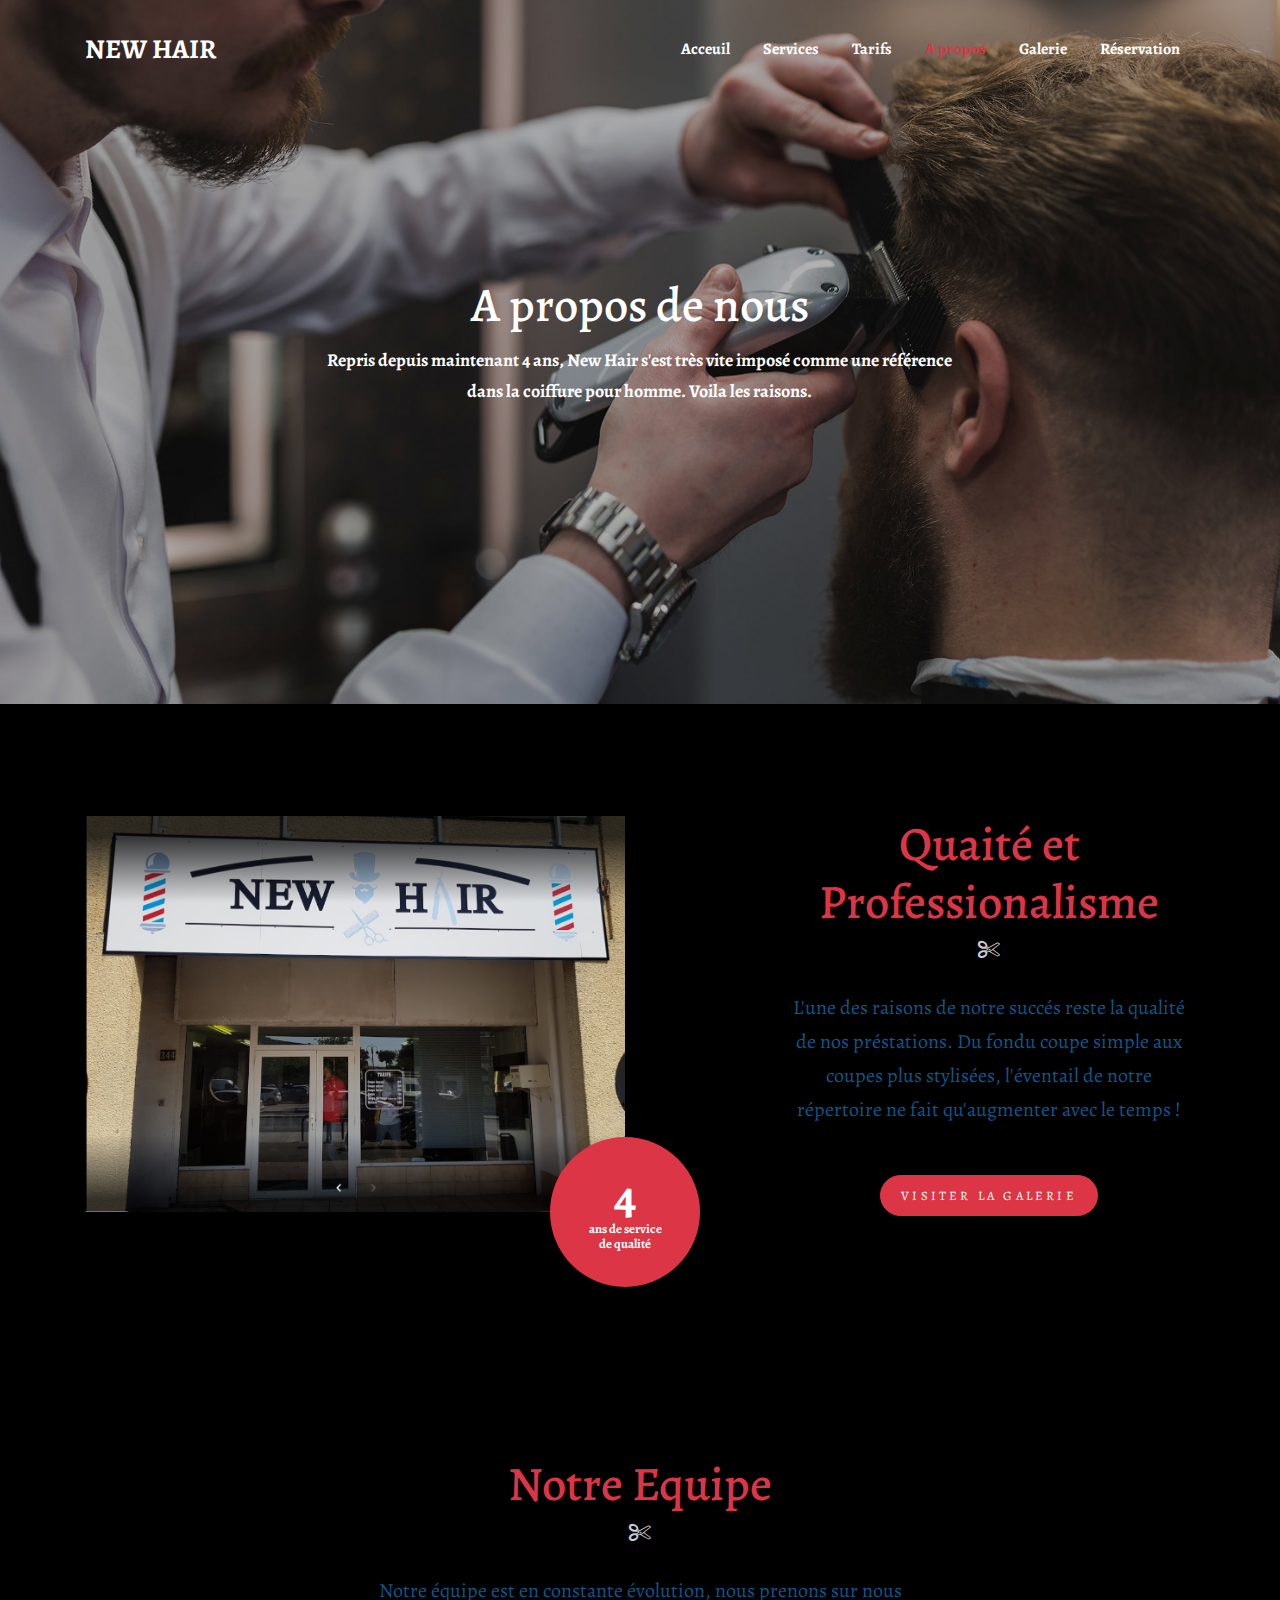
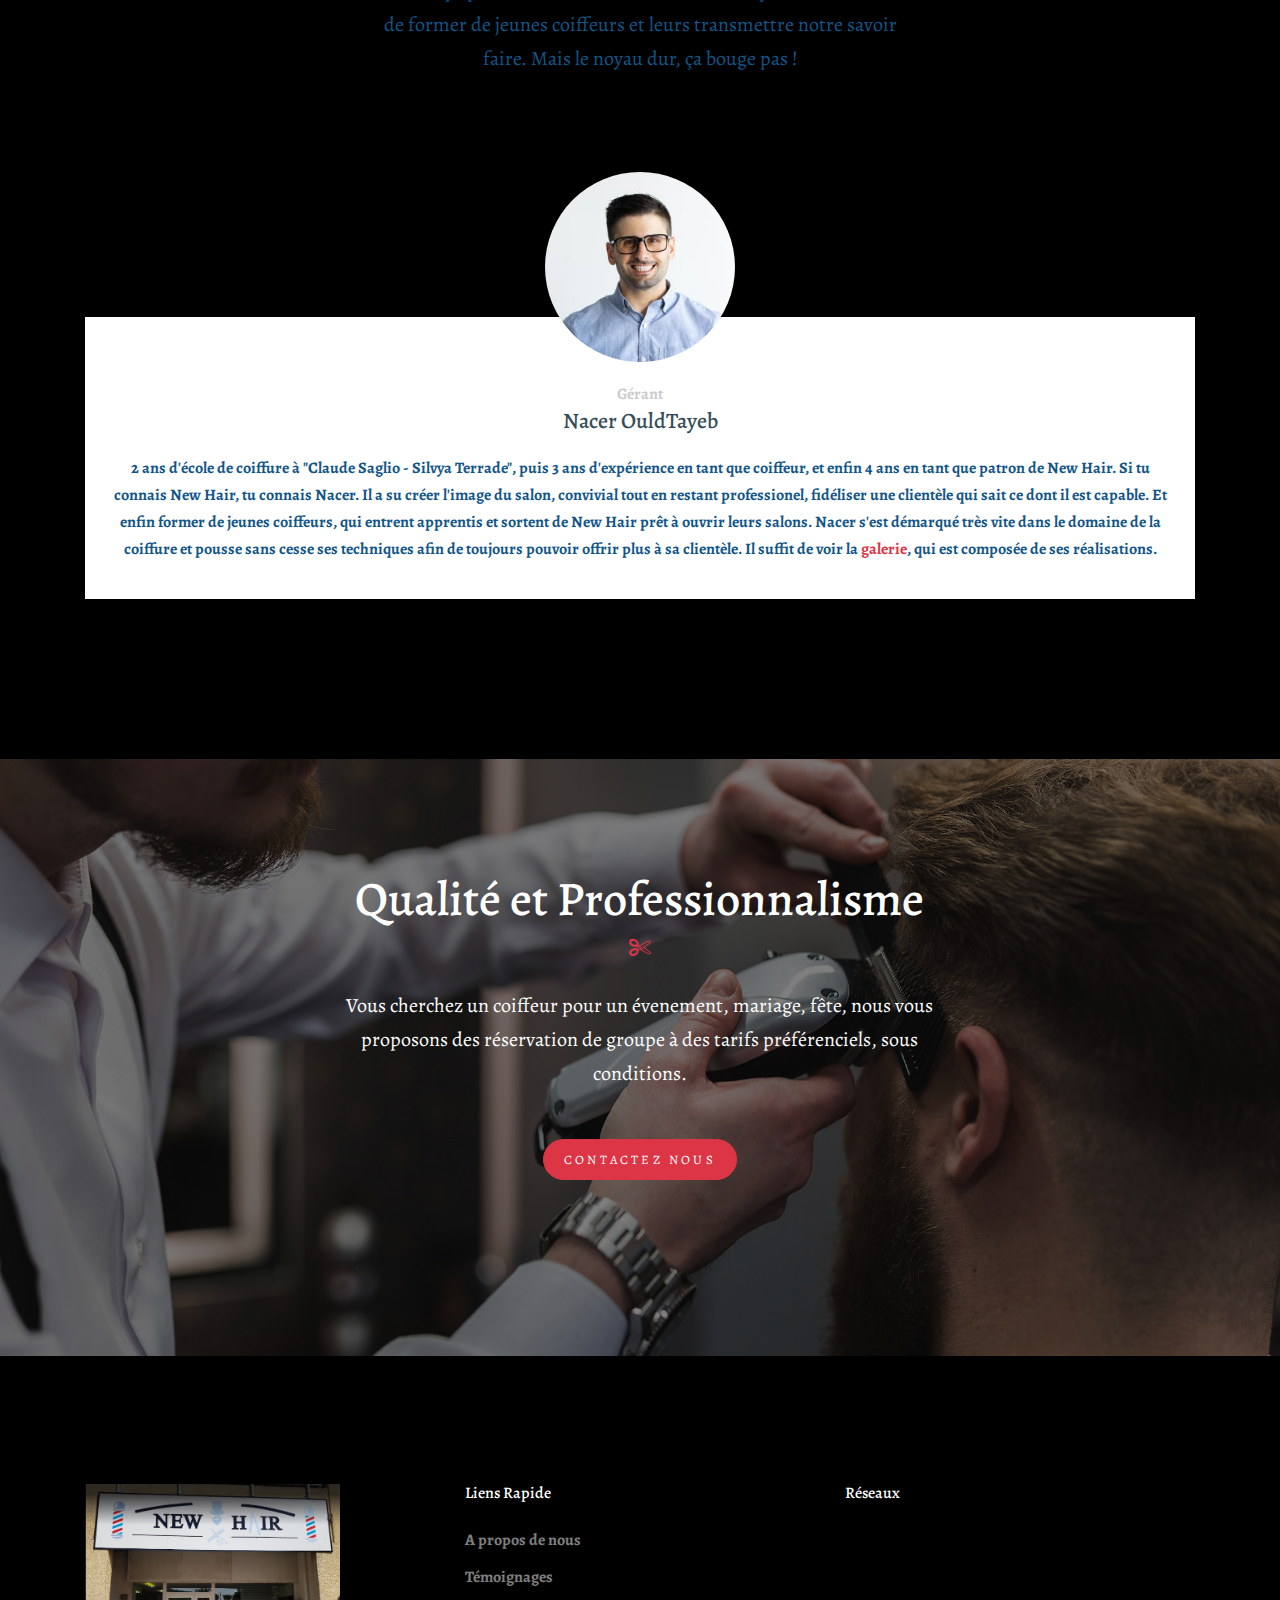
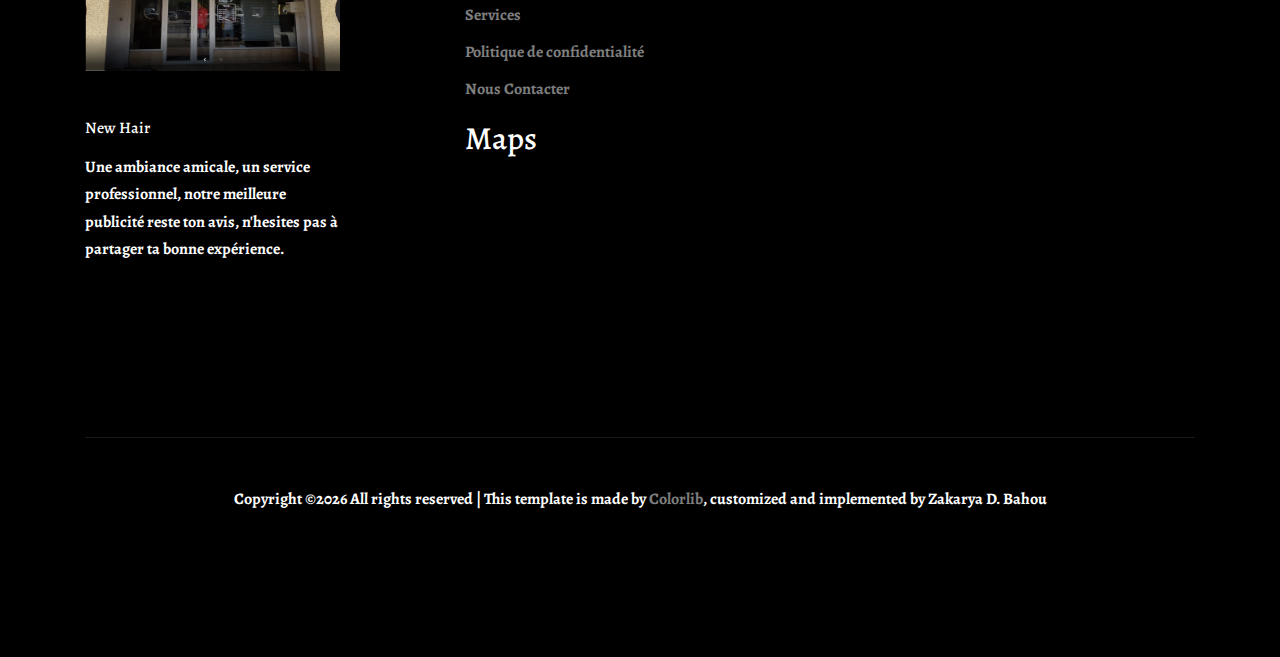
==== commit fa62e822: "Add files via upload" ====
--- a/about.html
+++ b/about.html
@@ -102,7 +102,7 @@
           </div>
           <div class="col-lg-5 ml-auto pl-lg-5 text-center">
             <h3 class="scissors text-center">Quaité et Professionalisme</h3>
-            <p class="mb-5 lead">L'une des raisons de notre succés reste la qualité de nos préstations. Du fondu coupe simple aux coupes plus stylisés, l'éventail de notre répertoire ne fait qu'augmenter avec le temps !</p>
+            <p class="mb-5 lead">L'une des raisons de notre succés reste la qualité de nos préstations. Du fondu coupe simple aux coupes plus stylisées, l'éventail de notre répertoire ne fait qu'augmenter avec le temps !</p>
             <p><a href="blog.html" class="btn btn-primary">Visiter la galerie</a></p>
           </div>
         </div>
@@ -125,7 +125,7 @@
               <div class="post-entry-1-contents">
                 <span class="meta">Gérant</span>
                 <h2>Nacer OuldTayeb</h2>
-                <p>2 ans d'école de coiffure à "Claude Saglio - Silvya Terrade", puis 3 ans d'expérience en tant que coiffeur, et enfin 4 ans en tant que patron de New Hair. Si tu connais New Hair, tu connais Nacer. Il a su créer l'image du salon, convivial tout en restant professionel, fidéliser une clientèle qui sait ce dont il est capable. Et enfin former de jeunes coiffeurs, qui entrent apprentis et sortent de New Hair prêt à ouvrir leurs salons. Nacer s'est démarqué très vite dans le domaine de la coiffure et pousse s'en cesse ses techniques afin de toujours pouvoir offrir plus à sa clientèle. Il suffit de voir la <a href="blog.html">galerie</a>, qui est composé de ses réalisations.</p>
+                <p>2 ans d'école de coiffure à "Claude Saglio - Silvya Terrade", puis 3 ans d'expérience en tant que coiffeur, et enfin 4 ans en tant que patron de New Hair. Si tu connais New Hair, tu connais Nacer. Il a su créer l'image du salon, convivial tout en restant professionel, fidéliser une clientèle qui sait ce dont il est capable. Et enfin former de jeunes coiffeurs, qui entrent apprentis et sortent de New Hair prêt à ouvrir leurs salons. Nacer s'est démarqué très vite dans le domaine de la coiffure et pousse sans cesse ses techniques afin de toujours pouvoir offrir plus à sa clientèle. Il suffit de voir la <a href="blog.html">galerie</a>, qui est composée de ses réalisations.</p>
               </div>
             </div>
           </div>
